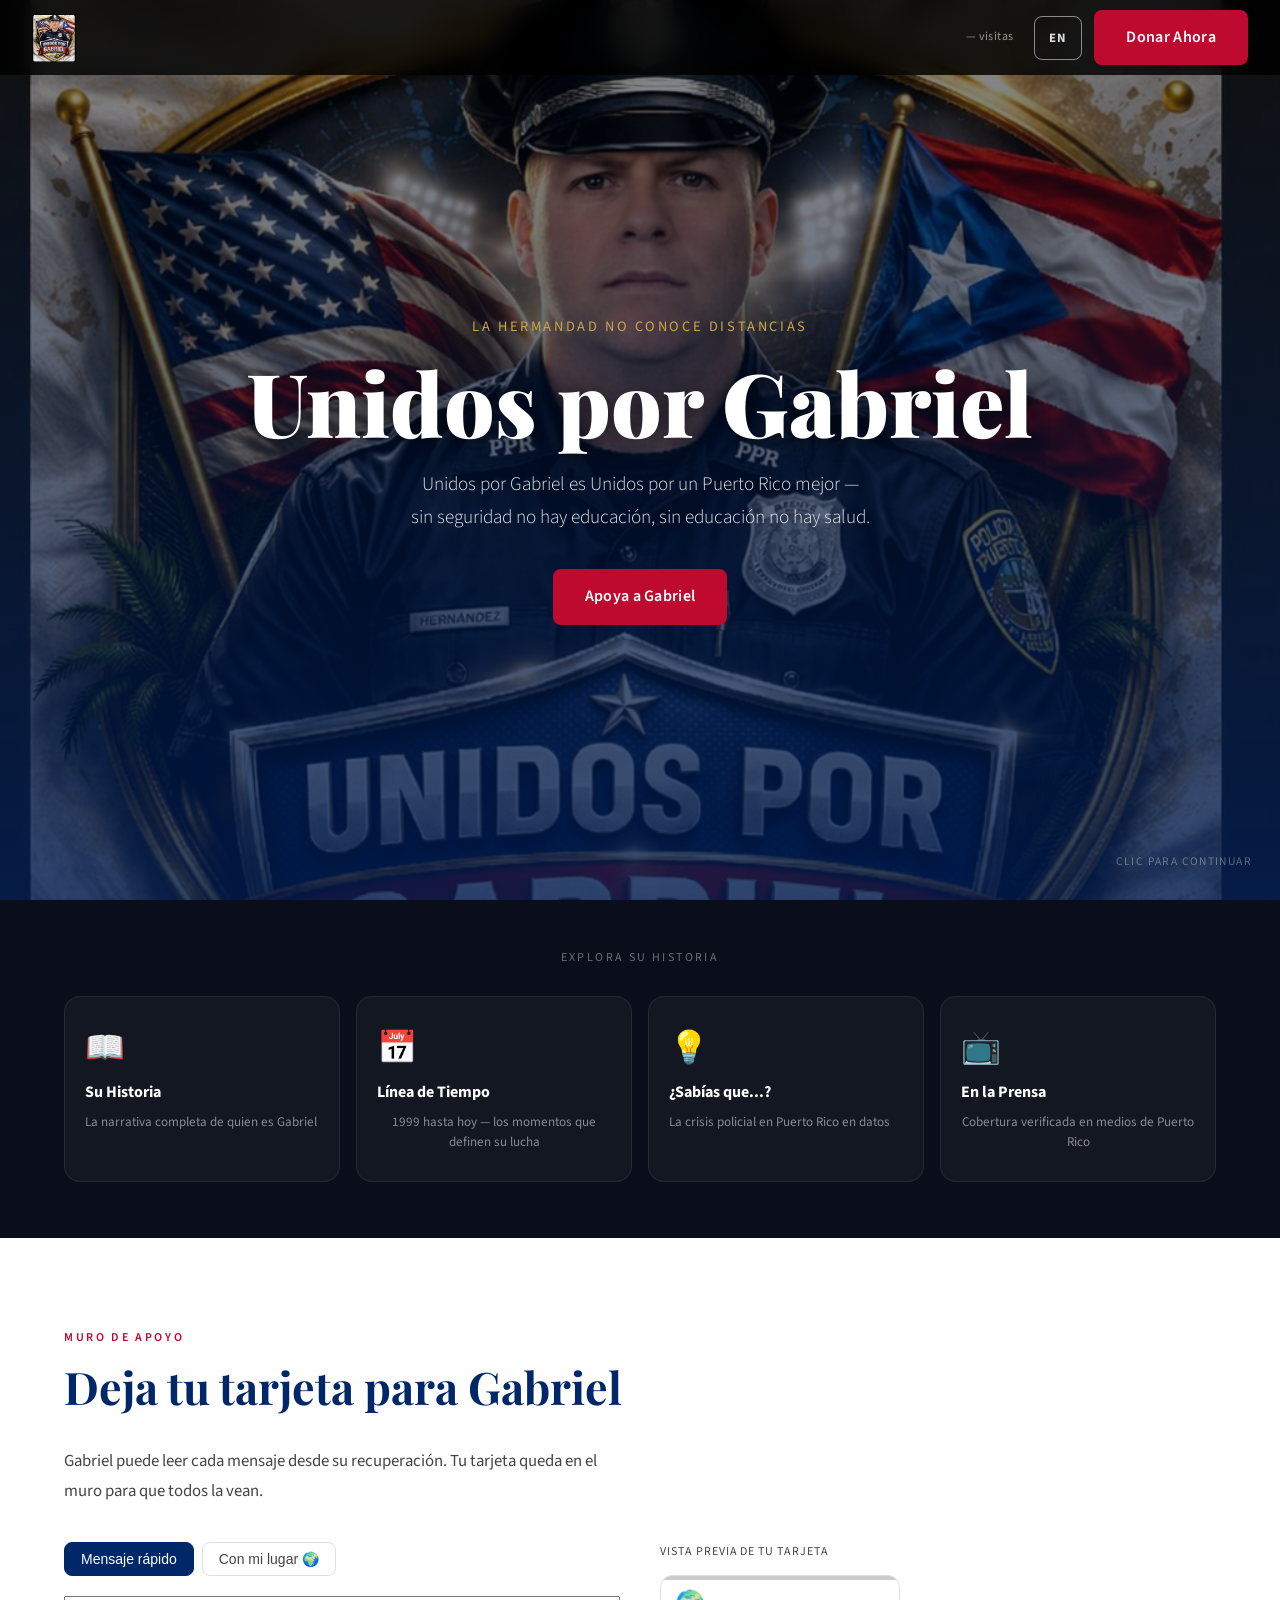
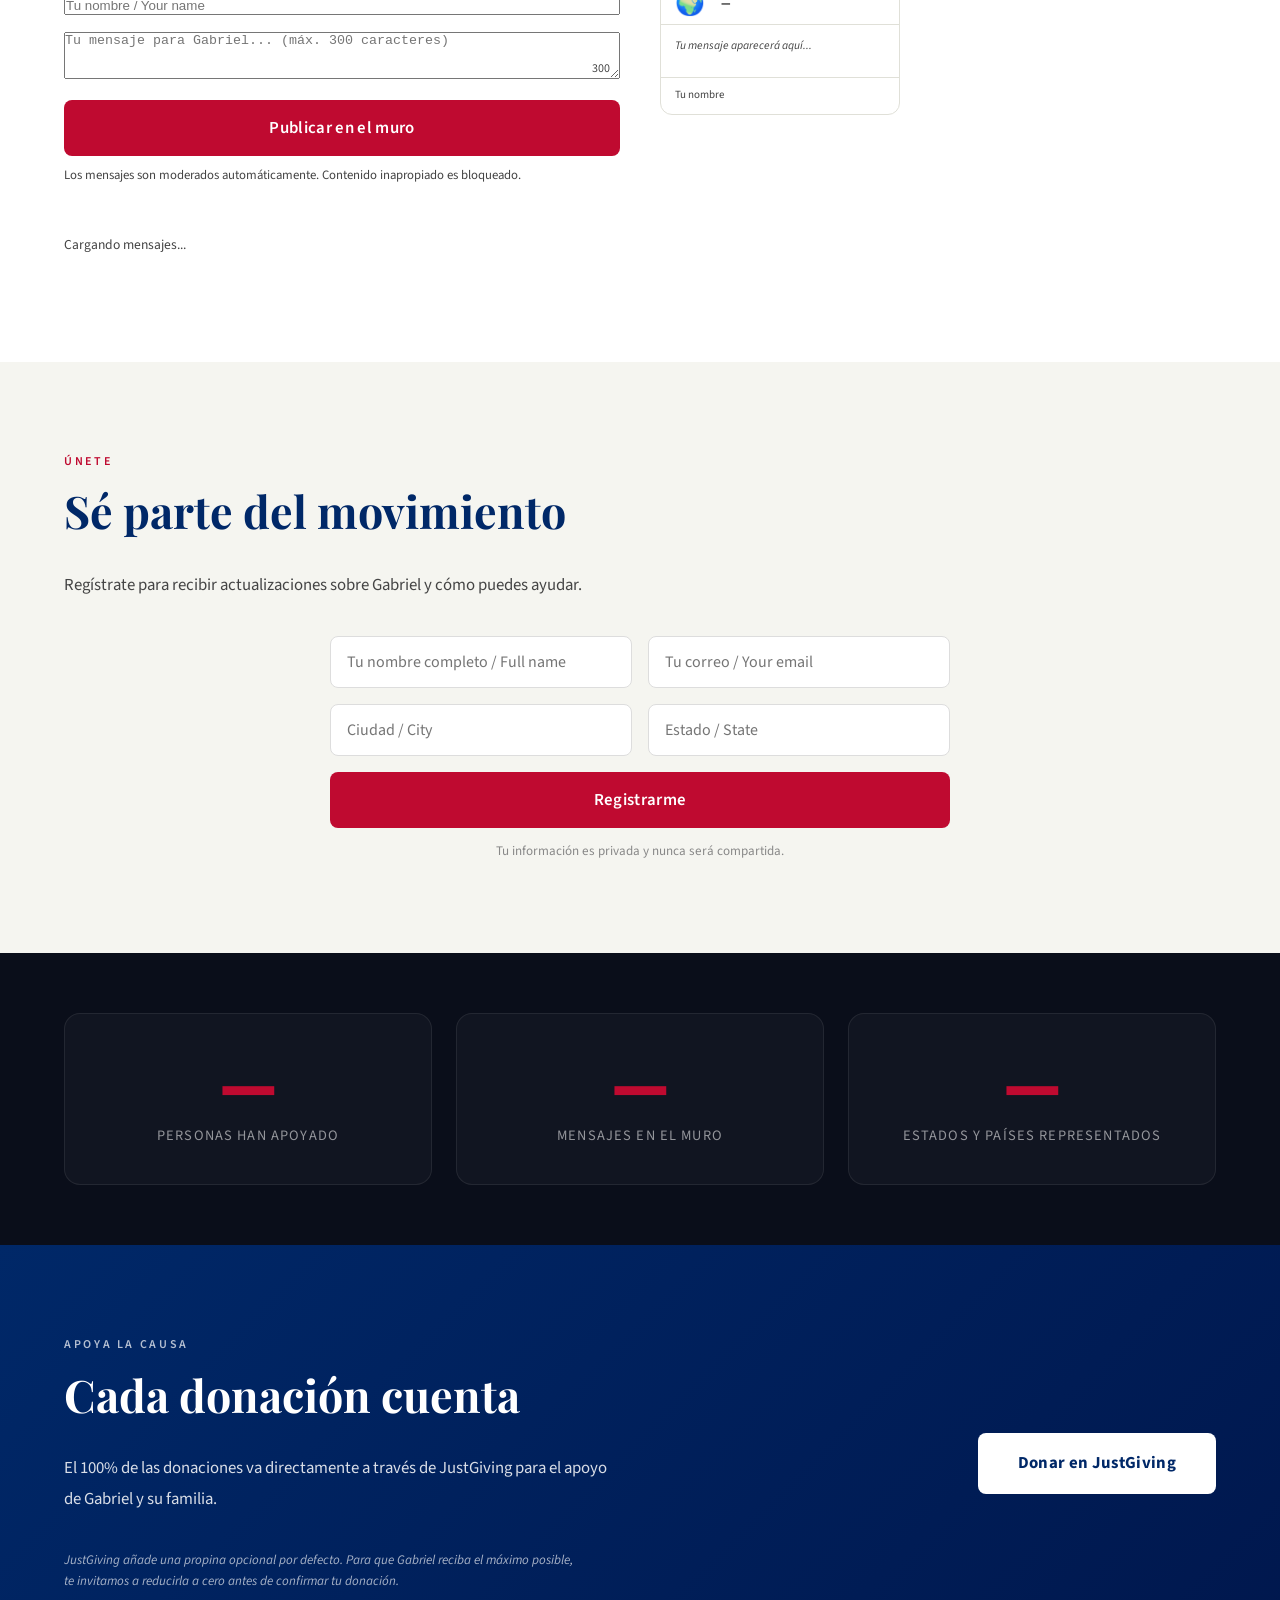
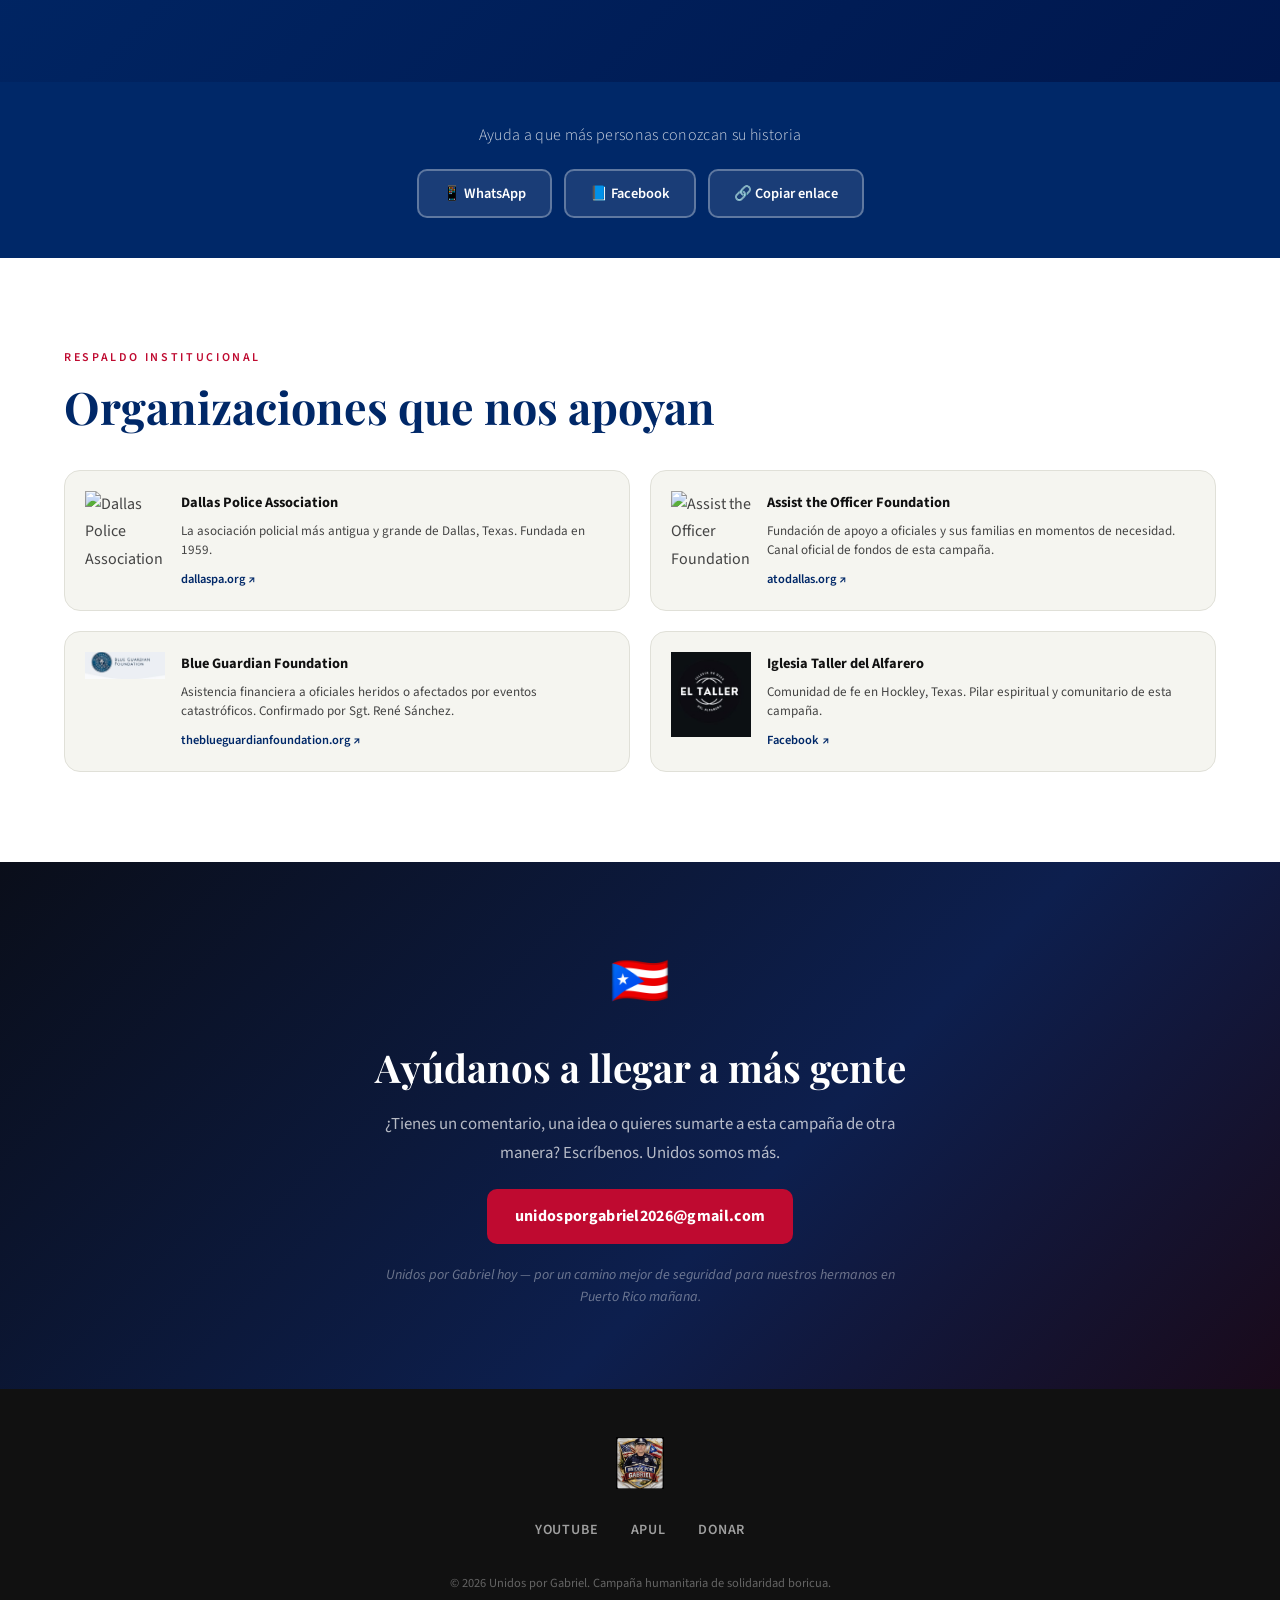
==== docs/index.html @ c59fdcc7 "Historia narrativa editorial limpia + frases clicables con contexto completo" ====
<!DOCTYPE html>
<html lang="es">
<head>
  <meta charset="UTF-8" />
  <meta name="viewport" content="width=device-width, initial-scale=1.0, viewport-fit=cover" />
  <meta name="theme-color" content="#002868" />
  <title>Unidos por Gabriel — Campaña de Apoyo</title>
  <meta name="description" content="Apoya a Gabriel Hernández Ramos, oficial retirado de la Policía de Puerto Rico y fundador de APUL." />
  <link rel="preconnect" href="https://fonts.googleapis.com" />
  <link href="https://fonts.googleapis.com/css2?family=Playfair+Display:wght@700;900&family=Source+Sans+3:wght@300;400;600&display=swap" rel="stylesheet" />
  <link rel="stylesheet" href="css/style.css" />

  <meta property="og:title" content="Unidos por Gabriel — Apoya a quien lo dio todo" />
  <meta property="og:description" content="Gabriel Hernández negoció $1,550 millones para los policías de Puerto Rico. Su pensión es $487.81 al mes. Hoy necesita tu ayuda." />
  <meta property="og:url" content="https://unidosporgabriel.org/" />
  <meta property="og:type" content="website" />
  <meta property="og:locale" content="es_US" />
  <meta name="twitter:card" content="summary_large_image" />
  <meta name="twitter:title" content="Unidos por Gabriel" />
  <meta name="twitter:description" content="Negoció $1,550 millones para los policías de Puerto Rico. Su pensión: $487.81/mes. Ayúdalo hoy." />
  <script type="application/ld+json">{"@context":"https://schema.org","@type":"DonateAction","name":"Unidos por Gabriel","description":"Campaña humanitaria en apoyo a Gabriel Hernández Ramos, oficial retirado de la Policía de Puerto Rico y fundador de APUL.","url":"https://unidosporgabriel.org","recipient":{"@type":"Person","name":"Gabriel Hernández Ramos","jobTitle":"Fundador y Presidente APUL"}}</script>
<style>
/* ── HISTORIA SUBTÍTULOS ─────────────────────── */
.historia-subtitulo {
  font-size: 1.1rem;
  font-weight: 700;
  color: var(--azul-pr);
  text-transform: uppercase;
  letter-spacing: 0.08em;
  margin: 36px 0 12px;
}
.cta-inline {
  margin: 40px 0 8px;
}

/* ── BLOQUE LOGROS ───────────────────────────── */
.bloque-logros { background: var(--azul-pr); }
.bloque-logros .section-label { color: rgba(255,255,255,0.65); }
.bloque-logros .section-title { color: var(--blanco); }
.logros-grid {
  display: grid;
  grid-template-columns: repeat(4, 1fr);
  gap: 20px;
  margin: 48px 0 24px;
}
.logro-card {
  background: rgba(255,255,255,0.08);
  border: 1px solid rgba(255,255,255,0.15);
  border-radius: 16px;
  padding: 32px 20px;
  text-align: center;
  display: flex;
  flex-direction: column;
  gap: 10px;
}
.logro-num {
  font-size: 2.4rem;
  font-weight: 800;
  color: var(--blanco);
  line-height: 1;
}
.logro-label {
  font-size: 0.85rem;
  color: rgba(255,255,255,0.75);
  line-height: 1.4;
}
.logros-nota {
  text-align: center;
  color: rgba(255,255,255,0.55);
  font-size: 0.9rem;
  letter-spacing: 0.1em;
  text-transform: uppercase;
  margin-top: 8px;
}

/* ── BLOQUE EMOCIONAL ────────────────────────── */
.bloque-emocional { background: var(--blanco); }
.emocional-grid {
  display: grid;
  grid-template-columns: 3fr 2fr;
  gap: 64px;
  align-items: center;
  margin-top: 48px;
}
.emocional-text p {
  font-size: 1.05rem;
  line-height: 1.85;
  margin-bottom: 20px;
  color: var(--negro);
}
.emocional-cta {
  text-align: center;
}
.emocional-pregunta {
  font-size: 1.5rem;
  font-weight: 700;
  color: var(--azul-pr);
  margin-bottom: 28px;
  line-height: 1.3;
}
.emocional-share {
  margin-top: 14px;
  font-size: 0.9rem;
  color: var(--gris-texto);
}

/* ── BLOQUE FRASES ───────────────────────────── */
.bloque-frases { background: var(--gris-claro); }
.frases-grid {
  display: grid;
  grid-template-columns: repeat(2, 1fr);
  gap: 24px;
}
.frase-card {
  background: var(--blanco);
  border-left: 5px solid var(--rojo-pr);
  border-radius: 0 12px 12px 0;
  padding: 32px 28px;
  display: flex;
  align-items: center;
}
.frase-texto {
  font-size: 1.35rem;
  font-weight: 700;
  color: var(--negro);
  line-height: 1.3;
  font-style: italic;
}

/* ── BLOQUE IMPACTO ──────────────────────────── */
.bloque-impacto { background: var(--blanco); }
.impacto-grid {
  display: grid;
  grid-template-columns: repeat(4, 1fr);
  gap: 20px;
  margin: 48px 0 40px;
}
.impacto-card {
  background: var(--gris-claro);
  border-radius: 16px;
  padding: 32px 20px;
  text-align: center;
  display: flex;
  flex-direction: column;
  gap: 14px;
}
.impacto-icon { font-size: 2.2rem; }
.impacto-label {
  font-size: 0.9rem;
  color: var(--negro);
  font-weight: 600;
  line-height: 1.4;
}
.impacto-cta { text-align: center; }

/* ── BLOQUE URGENCIA ─────────────────────────── */
.bloque-urgencia {
  background: var(--rojo-pr);
  text-align: center;
}
.urgencia-btns {
  display: flex;
  gap: 16px;
  justify-content: center;
  flex-wrap: wrap;
  margin-top: 36px;
}

/* ── RESPONSIVE NUEVOS BLOQUES ───────────────── */
@media (max-width: 768px) {
  .logros-grid { grid-template-columns: 1fr 1fr; }
  .emocional-grid { grid-template-columns: 1fr; gap: 36px; }
  .frases-grid { grid-template-columns: 1fr; }
  .impacto-grid { grid-template-columns: 1fr 1fr; }
}
@media (max-width: 480px) {
  .logros-grid { grid-template-columns: 1fr 1fr; }
  .impacto-grid { grid-template-columns: 1fr 1fr; }
  .frase-texto { font-size: 1.1rem; }
}

/* ── VISITANTES BADGE ──────────────────────── */
.visitas-badge {
  font-size: 0.75rem;
  color: rgba(255,255,255,0.55);
  letter-spacing: 0.04em;
  margin-right: 8px;
  white-space: nowrap;
}

/* ── TIMELINE ──────────────────────────────── */
.timeline-section { background: var(--blanco); }
.timeline { position: relative; max-width: 720px; margin: 48px auto 0; padding-left: 32px; }
.timeline::before { content:''; position:absolute; left:10px; top:0; bottom:0; width:2px; background: var(--gris-borde); }
.tl-item { position:relative; margin-bottom: 0; cursor:pointer; }
.tl-dot { position:absolute; left:-26px; top:18px; width:12px; height:12px; border-radius:50%; background: var(--gris-borde); border:2px solid var(--blanco); transition: background 0.2s; }
.tl-dot-key { background: var(--azul-pr); }
.tl-dot-now { background: var(--rojo-pr); }
.tl-item:hover .tl-dot { background: var(--azul-pr); }
.tl-year { font-size: 0.75rem; font-weight: 700; color: var(--azul-pr); text-transform: uppercase; letter-spacing: 0.1em; padding: 18px 0 4px; }
.tl-title { font-size: 1rem; font-weight: 700; color: var(--negro); padding-bottom: 0; }
.tl-title::after { content: ' ↓'; font-size: 0.8rem; color: var(--gris-texto); }
.tl-item.open .tl-title::after { content: ' ↑'; }
.tl-body { max-height: 0; overflow: hidden; transition: max-height 0.35s ease; }
.tl-body p { font-size: 0.95rem; line-height: 1.75; color: var(--gris-texto); padding: 10px 0 18px; border-bottom: 1px solid var(--gris-borde); margin:0; }
.tl-item.open .tl-body { max-height: 300px; }
.tl-item-now .tl-year { color: var(--rojo-pr); }

/* ── MURO NUEVO ────────────────────────────── */
.muro-compositor { display:grid; grid-template-columns: 1fr 1fr; gap: 40px; margin-bottom: 48px; align-items: start; }
.muro-tabs { display:flex; gap:8px; margin-bottom:16px; }
.muro-tab { background: none; border: 1px solid var(--gris-borde); border-radius: 8px; padding: 8px 16px; font-size:0.875rem; cursor:pointer; color: var(--gris-texto); transition: all 0.15s; }
.muro-tab.active { background: var(--azul-pr); color: var(--blanco); border-color: var(--azul-pr); }
.form-group-muro { margin-bottom: 12px; position: relative; }
.form-group-muro input,
.form-group-muro select,
.form-group-muro textarea { width:100%; box-sizing:border-box; }
.char-count { position:absolute; bottom:8px; right:10px; font-size:0.75rem; color: var(--gris-texto); pointer-events:none; }
.muro-nota { font-size:0.8rem; color: var(--gris-texto); margin-top:10px; line-height:1.5; }
.muro-error { font-size:0.875rem; color: var(--rojo-pr); margin-top:8px; padding: 10px; background: #fff0f0; border-radius:8px; }
.muro-preview-label { font-size:0.75rem; text-transform:uppercase; letter-spacing:0.08em; color: var(--gris-texto); margin-bottom:12px; }

/* Tarjeta */
.wall-card { border-radius: 12px; border: 1px solid var(--gris-borde); background: var(--blanco); overflow:hidden; transition: transform 0.15s; }
.wall-card:hover { transform: translateY(-3px); }
.wall-card-preview { max-width: 240px; }
.card-accent-bar { height:4px; }
.card-header { padding:12px 14px 8px; display:flex; align-items:center; gap:8px; border-bottom: 1px solid var(--gris-borde); }
.card-flag { font-size:24px; line-height:1; }
.card-symbol { font-size:16px; }
.card-place { font-size:12px; font-weight:700; color: var(--negro); }
.card-body { padding:12px 14px; min-height:52px; }
.card-msg { font-size:11.5px; color: var(--gris-texto); line-height:1.55; font-style:italic; }
.card-footer { padding:8px 14px 10px; border-top: 1px solid var(--gris-borde); font-size:11px; color: var(--gris-texto); }

/* Tarjeta anónima */
.wall-card-anon .card-header { background: var(--gris-claro); }

/* Grid del muro */
.muro-wall-wrap { margin-top:16px; }
.muro-wall-header { display:flex; align-items:center; justify-content:space-between; margin-bottom:16px; }
.muro-count-label { font-size:0.85rem; color: var(--gris-texto); }
.muro-cards-grid { display:grid; grid-template-columns: repeat(auto-fill, minmax(180px, 1fr)); gap:14px; }

/* Disclaimer */
.disclaimer-tip { font-size:0.82rem; color: rgba(255,255,255,0.65); margin-top:8px; line-height:1.6; max-width:520px; font-style:italic; }

/* Responsive */
@media (max-width: 768px) {
  .muro-compositor { grid-template-columns:1fr; }
  .timeline { padding-left: 24px; }
  .wall-card-preview { max-width:100%; }
}

</style>
</head>
<body>

  <nav class="nav">
    <img src="assets/images/logo_campaign.png" alt="Unidos por Gabriel" class="nav-logo" />
    <div class="nav-right">
      <span class="visitas-badge" id="visitasBadge" title="Visitantes">— visitas</span><button class="lang-toggle" id="langToggle" onclick="toggleLang()">EN</button>
      <a href="https://justgiving.com/campaign/unidosforgabriel" target="_blank" class="btn-donate nav-donate" data-es="Donar Ahora" data-en="Donate Now">Donar Ahora</a>
    </div>
  </nav>

  <section class="hero" id="hero">
    <div class="split-top" id="splitTop"></div>
    <div class="split-bot" id="splitBot"></div>
    <div class="hero-overlay"></div>
    <img src="assets/images/hero_image.png" alt="Gabriel Hernández Ramos" class="hero-img" />
    <div class="hero-skip-hint" data-es="clic para continuar" data-en="click to continue">clic para continuar</div>
    <div class="hero-content" id="heroContent">
      <p class="hero-eyebrow" data-es="La hermandad no conoce distancias" data-en="Brotherhood knows no distances">La hermandad no conoce distancias</p>
      <h1 class="hero-title" data-es="Unidos por Gabriel" data-en="United for Gabriel">Unidos por Gabriel</h1>
      <p class="hero-sub" data-es="Unidos por Gabriel es Unidos por un Puerto Rico mejor —<br>sin seguridad no hay educación, sin educación no hay salud." data-en="United for Gabriel is United for a Better Puerto Rico —<br>without security there is no education, without education there is no health.">Unidos por Gabriel es Unidos por un Puerto Rico mejor —<br>sin seguridad no hay educación, sin educación no hay salud.</p>
      <div class="hero-actions">
        <a href="https://justgiving.com/campaign/unidosforgabriel" target="_blank" class="btn-donate" data-es="Apoya a Gabriel" data-en="Support Gabriel">Apoya a Gabriel</a>
      </div>
    </div>
  </section>


  <section class="explora-section" id="explora">
    <div class="container">
      <p class="explora-label" data-es="Explora su historia" data-en="Explore his story">Explora su historia</p>
      <div class="explora-grid">
        <button class="explora-tile" onclick="showPanel('historia')">
          <div class="explora-icon">📖</div>
          <div class="explora-title" data-es="Su Historia" data-en="His Story">Su Historia</div>
          <div class="explora-desc" data-es="La narrativa completa de quien es Gabriel" data-en="The complete narrative of who Gabriel is">La narrativa completa de quien es Gabriel</div>
        </button>
        <button class="explora-tile" onclick="showPanel('timeline')">
          <div class="explora-icon">📅</div>
          <div class="explora-title" data-es="Línea de Tiempo" data-en="Timeline">Línea de Tiempo</div>
          <div class="explora-desc" data-es="1999 hasta hoy — los momentos que definen su lucha" data-en="1999 to today — the moments that define his fight">1999 hasta hoy — los momentos que definen su lucha</div>
        </button>
        <button class="explora-tile" onclick="showPanel('sabiasque')">
          <div class="explora-icon">💡</div>
          <div class="explora-title" data-es="¿Sabías que...?" data-en="Did you know...?">¿Sabías que...?</div>
          <div class="explora-desc" data-es="La crisis policial en Puerto Rico en datos" data-en="The police crisis in Puerto Rico in data">La crisis policial en Puerto Rico en datos</div>
        </button>
        <button class="explora-tile" onclick="showPanel('prensa')">
          <div class="explora-icon">📺</div>
          <div class="explora-title" data-es="En la Prensa" data-en="In the Press">En la Prensa</div>
          <div class="explora-desc" data-es="Cobertura verificada en medios de Puerto Rico" data-en="Verified coverage in Puerto Rico media">Cobertura verificada en medios de Puerto Rico</div>
        </button>
      </div>
    </div>
  </section>

  <div class="content-panel" id="panel-historia">
  <section class="section historia" id="historia">
    <div class="narrativa-container">

      <div class="narrativa-header">
        <div class="section-label" data-es="Su historia" data-en="His Story">Su historia</div>
        <h2 class="narrativa-titulo" data-es="Quién es Gabriel Hernández Ramos" data-en="Who is Gabriel Hernández Ramos">Quién es Gabriel Hernández Ramos</h2>
      </div>

      <div class="narrativa-body">

        <p data-es="Hay hombres que sirven en silencio. Y hay hombres que, cuando el silencio ya no es una opción, deciden hablar. <strong class='palabra-clave'>Gabriel Hernández Ramos</strong> es uno de ellos." data-en="There are men who serve in silence. And there are men who, when silence is no longer an option, choose to speak. <strong class='palabra-clave'>Gabriel Hernández Ramos</strong> is one of them.">Hay hombres que sirven en silencio. Y hay hombres que, cuando el silencio ya no es una opción, deciden hablar. <strong class="palabra-clave">Gabriel Hernández Ramos</strong> es uno de ellos.</p>

        <p data-es="Nació en <strong class='palabra-clave'>Cabo Rojo, Puerto Rico</strong>. En 1999, con 21 años, juramentó como policía con la placa <strong class='palabra-clave'>27365</strong>. Durante dos décadas hizo el trabajo que la mayoría evita: responder llamadas que nadie quiere recibir, entrar donde otros dudan, sostener el orden en medio del caos. Lo hizo sin buscar reconocimiento. Lo hizo con convicción. Lo hizo bien." data-en="Born in <strong class='palabra-clave'>Cabo Rojo, Puerto Rico</strong>. In 1999, at 21 years old, he was sworn in as an officer with badge <strong class='palabra-clave'>27365</strong>. For two decades he did the work most avoid: answering calls no one wants to take, entering where others hesitate, holding order in the middle of chaos. He did it without seeking recognition. He did it with conviction. He did it well.">Nació en <strong class="palabra-clave">Cabo Rojo, Puerto Rico</strong>. En 1999, con 21 años, juramentó como policía con la placa <strong class="palabra-clave">27365</strong>. Durante dos décadas hizo el trabajo que la mayoría evita: responder llamadas que nadie quiere recibir, entrar donde otros dudan, sostener el orden en medio del caos. Lo hizo sin buscar reconocimiento. Lo hizo con convicción. Lo hizo bien.</p>

        <p data-es="Se retiró en <strong class='palabra-clave'>2019</strong>. Nadie lo mencionó." data-en="He retired in <strong class='palabra-clave'>2019</strong>. No one mentioned it.">Se retiró en <strong class="palabra-clave">2019</strong>. Nadie lo mencionó.</p>

        <hr class="narrativa-divider" />

        <p data-es="Mientras Gabriel patrullaba las calles, el sistema que debía sostenerlo al retirarse se desmoronaba en silencio. La <strong class='palabra-clave'>Ley 3 de 2013</strong> recortó más del 35% de los beneficios de retiro. La <strong class='palabra-clave'>Ley 106 de 2017</strong> declaró el sistema insolvente. Y hasta 2019, los policías de Puerto Rico no cotizaban al Seguro Social federal — una exclusión que, al combinarse con las reformas, dejó a una generación entera de hombres y mujeres de uniforme sin red de seguridad." data-en="While Gabriel patrolled the streets, the system meant to support him in retirement was crumbling in silence. <strong class='palabra-clave'>Law 3 of 2013</strong> cut over 35% of retirement benefits. <strong class='palabra-clave'>Law 106 of 2017</strong> declared the system insolvent. And until 2019, Puerto Rico police officers did not contribute to federal Social Security — an exclusion that, combined with the reforms, left an entire generation of officers without a safety net.">Mientras Gabriel patrullaba las calles, el sistema que debía sostenerlo al retirarse se desmoronaba en silencio. La <strong class="palabra-clave">Ley 3 de 2013</strong> recortó más del 35% de los beneficios de retiro. La <strong class="palabra-clave">Ley 106 de 2017</strong> declaró el sistema insolvente. Y hasta 2019, los policías de Puerto Rico no cotizaban al Seguro Social federal — una exclusión que, al combinarse con las reformas, dejó a una generación entera de hombres y mujeres de uniforme sin red de seguridad.</p>

        <p data-es="El resultado fue devastador: una generación completa de oficiales quedó prácticamente sin red de seguridad. Gabriel lo resume sin rodeos:" data-en="The result was devastating: an entire generation of officers left with virtually no safety net. Gabriel sums it up plainly:">El resultado fue devastador: una generación completa de oficiales quedó prácticamente sin red de seguridad. Gabriel lo resume sin rodeos:</p>

        <blockquote class="narrativa-cita">
          <span data-es="&ldquo;Suicidaron mi retiro.&rdquo;" data-en="&ldquo;They destroyed my retirement.&rdquo;">&ldquo;Suicidaron mi retiro.&rdquo;</span>
        </blockquote>

        <p data-es="Se vio obligado a emigrar a Estados Unidos. Siguió trabajando. No por ambición — por necesidad. Su pensión: <strong class='palabra-clave'>$487.81 al mes</strong>. Por ley, no puede recibirla hasta los 65 años. Hoy tiene <strong class='palabra-clave'>48 años</strong>." data-en="He was forced to emigrate to the United States. Kept working. Not by ambition — by necessity. His pension: <strong class='palabra-clave'>$487.81 per month</strong>. By law, he cannot receive it until age 65. Today he is <strong class='palabra-clave'>48 years old</strong>.">Se vio obligado a emigrar a Estados Unidos. Siguió trabajando. No por ambición — por necesidad. Su pensión: <strong class="palabra-clave">$487.81 al mes</strong>. Por ley, no puede recibirla hasta los 65 años. Hoy tiene <strong class="palabra-clave">48 años</strong>.</p>

        <hr class="narrativa-divider" />

        <p data-es="La mayoría en su posición guarda silencio. No por falta de valor, sino por desgaste. Existe algo documentado en la profesión policial: agotamiento crónico, burnout — estar, pero no poder más. Muchos lo viven. Pocos lo nombran. <strong class='palabra-clave'>Gabriel decidió nombrarlo.</strong>" data-en="Most in his position stay silent. Not for lack of courage, but from exhaustion. There is something documented in the police profession: chronic fatigue, burnout — showing up, but unable to give more. Many live it. Few name it. <strong class='palabra-clave'>Gabriel chose to name it.</strong>">La mayoría en su posición guarda silencio. No por falta de valor, sino por desgaste. Existe algo documentado en la profesión policial: agotamiento crónico, burnout — estar, pero no poder más. Muchos lo viven. Pocos lo nombran. <strong class="palabra-clave">Gabriel decidió nombrarlo.</strong></p>

        <p data-es="El <strong class='palabra-clave'>19 de octubre de 2021</strong>, con nada más que un teléfono y su historia, comenzó a hablar en redes. Sin presupuesto. Sin estructura. Sin respaldo. Solo con algo más poderoso: credibilidad real." data-en="On <strong class='palabra-clave'>October 19, 2021</strong>, with nothing more than a phone and his story, he began speaking on social media. No budget. No structure. No backing. Only something more powerful: real credibility.">El <strong class="palabra-clave">19 de octubre de 2021</strong>, con nada más que un teléfono y su historia, comenzó a hablar en redes. Sin presupuesto. Sin estructura. Sin respaldo. Solo con algo más poderoso: credibilidad real.</p>

        <p data-es="En marzo de 2022 fundó <strong class='palabra-clave'>APUL — Asociación de Policías Unidos Luchando</strong>. En apenas <strong class='palabra-clave'>117 días</strong>, negoció con la Junta de Supervisión Fiscal y el Gobierno de Puerto Rico la asignación de <strong class='palabra-clave'>$1,550 millones de dólares</strong> para los policías de la isla: $850 millones para el fondo de retiro y $700 millones para el Plan Vital. Documentado en registros oficiales de la AAFAF." data-en="In March 2022 he founded <strong class='palabra-clave'>APUL — Asociación de Policías Unidos Luchando</strong>. In just <strong class='palabra-clave'>117 days</strong>, he negotiated with the Fiscal Oversight Board and the Government of Puerto Rico the allocation of <strong class='palabra-clave'>$1.55 billion</strong> for officers: $850 million for the retirement fund and $700 million for Plan Vital. Documented in official AAFAF records.">En marzo de 2022 fundó <strong class="palabra-clave">APUL — Asociación de Policías Unidos Luchando</strong>. En apenas <strong class="palabra-clave">117 días</strong>, negoció con la Junta de Supervisión Fiscal y el Gobierno de Puerto Rico la asignación de <strong class="palabra-clave">$1,550 millones de dólares</strong> para los policías de la isla: $850 millones para el fondo de retiro y $700 millones para el Plan Vital. Documentado en registros oficiales de la AAFAF.</p>

        <p data-es="<strong class='palabra-clave'>No cobró un solo centavo.</strong>" data-en="<strong class='palabra-clave'>He did not collect a single cent.</strong>"><strong class="palabra-clave">No cobró un solo centavo.</strong></p>

        <hr class="narrativa-divider" />

        <p data-es="En mayo de 2022 compareció ante la <strong class='palabra-clave'>Cámara de Representantes de Puerto Rico</strong>. No llevó abogados. No llevó asesores. Llevó su verdad." data-en="In May 2022 he appeared before the <strong class='palabra-clave'>Puerto Rico House of Representatives</strong>. No lawyers. No advisors. He brought his truth.">En mayo de 2022 compareció ante la <strong class="palabra-clave">Cámara de Representantes de Puerto Rico</strong>. No llevó abogados. No llevó asesores. Llevó su verdad.</p>

        <blockquote class="narrativa-cita narrativa-cita-larga">
          <span data-es="&ldquo;Yo no estoy aquí porque esto me lo inventé… estoy aquí porque lo viví en carne propia. Mi credibilidad es mi propia persona que se encuentra aquí ante ustedes. Me tuve que ir de la Policía porque suicidaron mi retiro. Hoy día sigo trabajando porque mi pensión de la Policía de Puerto Rico será de $487.00 al mes.&rdquo;" data-en="&ldquo;I am not here because I made this up… I am here because I lived it firsthand. My credibility is my own person standing before you. I had to leave the Police because they destroyed my retirement. Today I still work because my Puerto Rico Police pension will be $487.00 a month.&rdquo;">&ldquo;Yo no estoy aquí porque esto me lo inventé… estoy aquí porque lo viví en carne propia. Mi credibilidad es mi propia persona que se encuentra aquí ante ustedes. Me tuve que ir de la Policía porque suicidaron mi retiro. Hoy día sigo trabajando porque mi pensión de la Policía de Puerto Rico será de $487.00 al mes.&rdquo;</span>
          <cite data-es="— Vista pública, Cámara de Representantes de Puerto Rico, mayo 2022" data-en="— Public hearing, Puerto Rico House of Representatives, May 2022">— Vista pública, Cámara de Representantes de Puerto Rico, mayo 2022</cite>
        </blockquote>

        <p data-es="En marzo de 2023 fue citado al <strong class='palabra-clave'>Congreso de los Estados Unidos</strong> en Washington D.C. — la primera vez que una organización de policías puertorriqueños lograba ese espacio. Se reunió con la entonces Comisionada Residente de Puerto Rico, hoy gobernadora de la isla. Habló. Expuso. Pidió acción." data-en="In March 2023 he was summoned to the <strong class='palabra-clave'>United States Congress</strong> in Washington D.C. — the first time a Puerto Rican police organization achieved that space. He met with the then-Resident Commissioner of Puerto Rico, today the island's governor. He spoke. He presented. He asked for action.">En marzo de 2023 fue citado al <strong class="palabra-clave">Congreso de los Estados Unidos</strong> en Washington D.C. — la primera vez que una organización de policías puertorriqueños lograba ese espacio. Se reunió con la entonces Comisionada Residente de Puerto Rico, hoy gobernadora de la isla. Habló. Expuso. Pidió acción.</p>

        <p data-es="<strong class='palabra-clave'>No hubo acción posterior.</strong>" data-en="<strong class='palabra-clave'>There was no subsequent action.</strong>"><strong class="palabra-clave">No hubo acción posterior.</strong></p>

        <p data-es="Gabriel siguió trabajando." data-en="Gabriel kept working.">Gabriel siguió trabajando.</p>

        <hr class="narrativa-divider" />

        <p data-es="Gabriel entiende algo que la mayoría prefiere ignorar: detrás de cada policía hay una familia que también carga el uniforme. Los datos que él ayudó a visibilizar son contundentes: más de <strong class='palabra-clave'>8 años sin aumentos salariales</strong>, más de <strong class='palabra-clave'>$132 millones en horas extras sin pagar</strong>, y de los ~10,200 oficiales autorizados, solo ~<strong class='palabra-clave'>5,700 activos</strong>. Niveles críticos de agotamiento físico y mental." data-en="Gabriel understands something most prefer to ignore: behind every officer is a family that also carries the uniform. The data he helped surface is stark: more than <strong class='palabra-clave'>8 years without salary increases</strong>, over <strong class='palabra-clave'>$132 million in unpaid overtime</strong>, and of the ~10,200 authorized officers, only ~<strong class='palabra-clave'>5,700 active</strong>. Critical levels of physical and mental exhaustion.">Gabriel entiende algo que la mayoría prefiere ignorar: detrás de cada policía hay una familia que también carga el uniforme. Los datos que él ayudó a visibilizar son contundentes: más de <strong class="palabra-clave">8 años sin aumentos salariales</strong>, más de <strong class="palabra-clave">$132 millones en horas extras sin pagar</strong>, y de los ~10,200 oficiales autorizados, solo ~<strong class="palabra-clave">5,700 activos</strong>. Niveles críticos de agotamiento físico y mental.</p>

        <p data-es="El <strong class='palabra-clave'>18 de diciembre de 2025</strong>, la gobernadora de Puerto Rico prometió un aumento salarial para los policías durante el primer semestre de 2026. A la fecha de esta publicación, no existe cifra oficial ni fecha de implementación. Gabriel sigue allí. Micrófono en mano. Presente." data-en="On <strong class='palabra-clave'>December 18, 2025</strong>, Puerto Rico's governor promised a salary increase for officers during the first half of 2026. As of this publication, there is no official figure or implementation date. Gabriel is still there. Microphone in hand. Present.">El <strong class="palabra-clave">18 de diciembre de 2025</strong>, la gobernadora de Puerto Rico prometió un aumento salarial para los policías durante el primer semestre de 2026. A la fecha de esta publicación, no existe cifra oficial ni fecha de implementación. Gabriel sigue allí. Micrófono en mano. Presente.</p>

        <hr class="narrativa-divider" />

        <p data-es="Gabriel Hernández Ramos es ministro certificado de las <strong class='palabra-clave'>Asambleas de Dios</strong>, padre, esposo. Su hija tiene necesidades especiales y requiere cuidado constante. Su familia vive esa realidad todos los días. Para él, el servicio no es una profesión. Es una forma de vivir." data-en="Gabriel Hernández Ramos is a certified minister of the <strong class='palabra-clave'>Assemblies of God</strong>, a father, a husband. His daughter has special needs and requires constant care. His family lives that reality every day. For him, service is not a profession. It is a way of life.">Gabriel Hernández Ramos es ministro certificado de las <strong class="palabra-clave">Asambleas de Dios</strong>, padre, esposo. Su hija tiene necesidades especiales y requiere cuidado constante. Su familia vive esa realidad todos los días. Para él, el servicio no es una profesión. Es una forma de vivir.</p>

        <p data-es="En 2026, en medio de su lucha por otros, su salud se quebró. Requirió una cirugía de alto riesgo. La recuperación implica tratamientos, medicamentos, seguimiento médico y meses sin poder trabajar plenamente. Su pensión sigue siendo <strong class='palabra-clave'>$487.81 al mes</strong>. Y sigue sin poder recibirla." data-en="In 2026, in the midst of his fight for others, his health broke down. He required high-risk surgery. Recovery means treatments, medications, ongoing medical care, and months unable to work fully. His pension remains <strong class='palabra-clave'>$487.81 per month</strong>. And he still cannot receive it.">En 2026, en medio de su lucha por otros, su salud se quebró. Requirió una cirugía de alto riesgo. La recuperación implica tratamientos, medicamentos, seguimiento médico y meses sin poder trabajar plenamente. Su pensión sigue siendo <strong class="palabra-clave">$487.81 al mes</strong>. Y sigue sin poder recibirla.</p>

        <hr class="narrativa-divider" />

        <p class="narrativa-cierre" data-es="Gabriel no necesita lástima. Su historia no es una historia de víctima — es una historia de carácter. De un hombre que tuvo todo para callarse y eligió hablar. Que negoció $1,550 millones para sus compañeros y volvió a casa a seguir trabajando porque su pensión no alcanzaba. Que fue a Washington, fue a la Cámara, fue a las calles, y no guardó un centavo de lo que consiguió para otros." data-en="Gabriel does not need pity. His story is not a victim's story — it is a story of character. Of a man who had every reason to stay silent and chose to speak. Who negotiated $1.55 billion for his colleagues and went home to keep working because his pension was not enough. Who went to Washington, to the Legislature, to the streets, and kept nothing of what he achieved for others.">Gabriel no necesita lástima. Su historia no es una historia de víctima — es una historia de carácter. De un hombre que tuvo todo para callarse y eligió hablar. Que negoció $1,550 millones para sus compañeros y volvió a casa a seguir trabajando porque su pensión no alcanzaba. Que fue a Washington, fue a la Cámara, fue a las calles, y no guardó un centavo de lo que consiguió para otros.</p>

        <p data-es="Necesitamos más personas como Gabriel Hernández Ramos. El primer paso para que existan más es demostrar que cuando uno de los nuestros cae, nos levantamos juntos." data-en="We need more people like Gabriel Hernández Ramos. The first step toward more people like him is proving that when one of ours falls, we rise together.">Necesitamos más personas como Gabriel Hernández Ramos. El primer paso para que existan más es demostrar que cuando uno de los nuestros cae, nos levantamos juntos.</p>

        <div class="narrativa-cta">
          <a href="https://justgiving.com/campaign/unidosforgabriel" target="_blank" rel="noopener" class="btn-donate" data-es="Apoya a Gabriel ahora" data-en="Support Gabriel now">Apoya a Gabriel ahora</a>
        </div>

      </div>

      <div class="narrativa-stats">
        <div class="stat-card"><span class="stat-num">20</span><span class="stat-label" data-es="Años de servicio" data-en="Years of service">Años de servicio</span></div>
        <div class="stat-card"><span class="stat-num">$1.55B</span><span class="stat-label" data-es="En beneficios negociados" data-en="In benefits negotiated">En beneficios negociados</span></div>
        <div class="stat-card"><span class="stat-num">117</span><span class="stat-label" data-es="Días que tomó lograrlo" data-en="Days it took to achieve it">Días que tomó lograrlo</span></div>
        <div class="stat-card"><span class="stat-num">$487</span><span class="stat-label" data-es="Su pensión mensual" data-en="His monthly pension">Su pensión mensual</span></div>
      </div>

    </div>
  </section>


  <!-- BLOQUE 1: LOGROS -->
  <section class="section bloque-logros" id="logros">
    <div class="container">
      <div class="section-label" data-es="Lo que logró" data-en="What he achieved">Lo que logró</div>
      <h2 class="section-title" data-es="Sin poder para hacerlo. Y lo hizo." data-en="No power to do it. He did it anyway.">Sin poder para hacerlo. Y lo hizo.</h2>
      <div class="logros-grid">
        <div class="logro-card">
          <span class="logro-num">$1,550M</span>
          <span class="logro-label" data-es="Asignados para policías de PR" data-en="Allocated for PR police officers">Asignados para policías de PR</span>
        </div>
        <div class="logro-card">
          <span class="logro-num">117</span>
          <span class="logro-label" data-es="Días para lograrlo" data-en="Days to achieve it">Días para lograrlo</span>
        </div>
        <div class="logro-card">
          <span class="logro-num">2</span>
          <span class="logro-label" data-es="Comparecencias: Cámara PR + Congreso EE.UU." data-en="Appearances: PR House + U.S. Congress">Comparecencias: Cámara PR + Congreso EE.UU.</span>
        </div>
        <div class="logro-card">
          <span class="logro-num">$0</span>
          <span class="logro-label" data-es="Beneficio personal de todo lo negociado" data-en="Personal benefit from everything negotiated">Beneficio personal de todo lo negociado</span>
        </div>
      </div>
      <p class="logros-nota" data-es="Sin salario. Sin contrato. Sin beneficio personal." data-en="No salary. No contract. No personal benefit.">Sin salario. Sin contrato. Sin beneficio personal.</p>
    </div>
  </section>

  <!-- BLOQUE 2: HISTORIA EXTENDIDA -->
  <section class="section bloque-emocional" id="historia-extendida">
    <div class="container">
      <div class="section-label" data-es="Lo que no se ve" data-en="What you don't see">Lo que no se ve</div>
      <h2 class="section-title" data-es="Alguien que no se rinde" data-en="Someone who doesn't give up">Alguien que no se rinde</h2>
      <div class="emocional-grid">
        <div class="emocional-text">
          <p data-es="Mientras hablaba en público, también sostenía su vida privada. Una familia. Una hija con necesidades especiales que requiere atención constante. Una transición fuera de Puerto Rico sin red institucional. Las secuelas físicas y mentales de 20 años de servicio uniformado." data-en="While speaking publicly, he was also holding together his private life. A family. A daughter with special needs who requires constant attention. A transition out of Puerto Rico with no institutional safety net. The physical and mental aftermath of 20 years in uniform.">Mientras hablaba en público, también sostenía su vida privada. Una familia. Una hija con necesidades especiales que requiere atención constante. Una transición fuera de Puerto Rico sin red institucional. Las secuelas físicas y mentales de 20 años de servicio uniformado.</p>
          <p data-es="Luego vino la cirugía. Luego vino la recuperación. Y nunca se fue." data-en="Then came the surgery. Then came the recovery. And he never left.">Luego vino la cirugía. Luego vino la recuperación. <strong>Y nunca se fue.</strong></p>
          <p data-es="La recuperación de una cirugía de alto riesgo puede ser más costosa que la propia operación: controles médicos, medicamentos, meses sin ingresos plenos. Gabriel lo enfrenta sin pensión disponible, sin salario, con una familia que depende de él." data-en="Recovery from high-risk surgery can cost more than the operation itself: medical checkups, medications, months without full income. Gabriel faces this with no available pension, no salary, a family that depends on him.">La recuperación de una cirugía de alto riesgo puede ser más costosa que la propia operación: controles médicos, medicamentos, meses sin ingresos plenos. Gabriel lo enfrenta sin pensión disponible, sin salario, con una familia que depende de él.</p>
        </div>
        <div class="emocional-cta">
          <p class="emocional-pregunta" data-es="¿Qué vamos a hacer nosotros con eso?" data-en="What are we going to do about it?">¿Qué vamos a hacer nosotros con eso?</p>
          <a href="https://justgiving.com/campaign/unidosforgabriel" target="_blank" rel="noopener" class="btn-donate btn-full" data-es="Donar ahora" data-en="Donate Now">Donar ahora</a>
          <p class="emocional-share" data-es="o comparte esta historia" data-en="or share this story">o comparte esta historia</p>
        </div>
      </div>
    </div>
  </section>

  <!-- BLOQUE 3: FRASES DESTACADAS -->
  <section class="section bloque-frases" id="frases">
    <div class="container">
      <div class="frases-grid">
        <div class="frase-card">
          <span class="frase-texto" data-es="&ldquo;Suicidaron mi retiro.&rdquo;" data-en="&ldquo;They destroyed my retirement.&rdquo;">&ldquo;Suicidaron mi retiro.&rdquo;</span>
        </div>
        <div class="frase-card">
          <span class="frase-texto" data-es="&ldquo;Mi credibilidad es mi propia vida.&rdquo;" data-en="&ldquo;My credibility is my own life.&rdquo;">&ldquo;Mi credibilidad es mi propia vida.&rdquo;</span>
        </div>
        <div class="frase-card">
          <span class="frase-texto" data-es="&ldquo;No cobré un centavo.&rdquo;" data-en="&ldquo;I didn't collect a cent.&rdquo;">&ldquo;No cobré un centavo.&rdquo;</span>
        </div>
        <div class="frase-card">
          <span class="frase-texto" data-es="&ldquo;Sigo aquí.&rdquo;" data-en="&ldquo;I'm still here.&rdquo;">&ldquo;Sigo aquí.&rdquo;</span>
        </div>
      </div>
    </div>
  </section>

  <!-- BLOQUE 4: IMPACTO DIRECTO -->
  <section class="section bloque-impacto" id="impacto">
    <div class="container">
      <div class="section-label" data-es="Tu apoyo hace posible" data-en="Your support makes possible">Tu apoyo hace posible</div>
      <h2 class="section-title" data-es="Lo que tu donación cubre" data-en="What your donation covers">Lo que tu donación cubre</h2>
      <div class="impacto-grid">
        <div class="impacto-card">
          <span class="impacto-icon">🏥</span>
          <span class="impacto-label" data-es="Tratamientos médicos continuos" data-en="Ongoing medical treatments">Tratamientos médicos continuos</span>
        </div>
        <div class="impacto-card">
          <span class="impacto-icon">👨‍👩‍👧</span>
          <span class="impacto-label" data-es="Estabilidad familiar" data-en="Family stability">Estabilidad familiar</span>
        </div>
        <div class="impacto-card">
          <span class="impacto-icon">📢</span>
          <span class="impacto-label" data-es="Continuidad de su trabajo público por los policías" data-en="Continuity of his public work for officers">Continuidad de su trabajo público por los policías</span>
        </div>
        <div class="impacto-card">
          <span class="impacto-icon">🛡️</span>
          <span class="impacto-label" data-es="Protección de alguien que ya protegió a otros" data-en="Protection for someone who already protected others">Protección de alguien que ya protegió a otros</span>
        </div>
      </div>
      <div class="impacto-cta">
        <a href="https://justgiving.com/campaign/unidosforgabriel" target="_blank" rel="noopener" class="btn-donate" data-es="Donar ahora" data-en="Donate Now">Donar ahora</a>
      </div>
    </div>
  </section>

  <!-- BLOQUE 5: URGENCIA -->
  <section class="section bloque-urgencia" id="urgencia">
    <div class="container">
      <h2 class="section-title light" data-es="Gabriel no dejó de estar cuando más difícil era." data-en="Gabriel didn't leave when it was hardest.">Gabriel no dejó de estar cuando más difícil era.</h2>
      <p class="section-desc light" data-es="No lo dejemos solo ahora." data-en="Let's not leave him alone now.">No lo dejemos solo ahora.</p>
      <div class="urgencia-btns">
        <a href="https://justgiving.com/campaign/unidosforgabriel" target="_blank" rel="noopener" class="btn-donate" data-es="Donar ahora" data-en="Donate Now">Donar ahora</a>
        <a href="https://unidosporgabriel.org" class="btn-secondary" data-es="Compartir esta historia" data-en="Share this story">Compartir esta historia</a>
      </div>
    </div>
  </section>

  <section class="section-slogan">
    <div class="container">
      <p class="slogan-float" data-es="Unidos por Gabriel es Unidos por un Puerto Rico mejor" data-en="United for Gabriel is United for a Better Puerto Rico">Unidos por Gabriel es Unidos por un Puerto Rico mejor</p>
      <p class="slogan-sub-float" data-es="sin seguridad no hay educación — sin educación no hay salud" data-en="without security there is no education — without education there is no health">sin seguridad no hay educación — sin educación no hay salud</p>
    </div>
  </section>

  <div class="volver-wrap">
    <button class="volver-btn" onclick="showPanel(null)">
      <span>←</span>
      <span data-es="Volver al menú" data-en="Back to menu">Volver al menú</span>
    </button>
  </div>

  </div>

  <div class="content-panel" id="panel-timeline">
  <section class="section timeline-section" id="timeline">
    <div class="container">
      <div class="section-label" data-es="Su trayectoria" data-en="His journey">Su trayectoria</div>
      <h2 class="section-title" data-es="Una línea de tiempo que habla sola" data-en="A timeline that speaks for itself">Una línea de tiempo que habla sola</h2>

      <div class="tl-tabs-nav">
        <button class="tl-tab active" onclick="setTLTab(this,'tl1999')" data-es="1999" data-en="1999">1999</button>
        <button class="tl-tab" onclick="setTLTab(this,'tl2013')" data-es="2013" data-en="2013">2013</button>
        <button class="tl-tab" onclick="setTLTab(this,'tl2019')" data-es="2019" data-en="2019">2019</button>
        <button class="tl-tab" onclick="setTLTab(this,'tl2021')" data-es="Oct 2021" data-en="Oct 2021">Oct 2021</button>
        <button class="tl-tab" onclick="setTLTab(this,'tl2022')" data-es="2022" data-en="2022">2022</button>
        <button class="tl-tab" onclick="setTLTab(this,'tl2023')" data-es="2023" data-en="2023">2023</button>
        <button class="tl-tab" onclick="setTLTab(this,'tl2025')" data-es="2025" data-en="2025">2025</button>
        <button class="tl-tab" onclick="setTLTab(this,'tl2026')" data-es="2026" data-en="2026">2026 ●</button>
      </div>

      <div class="tl-panels">

        <div class="tl-panel active" id="tl1999">
          <div class="tl-panel-year">1999</div>
          <h3 class="tl-panel-title" data-es="Entra a la Policía de Puerto Rico" data-en="Joins the Puerto Rico Police">Entra a la Policía de Puerto Rico</h3>
          <p class="tl-panel-body" data-es="Placa 27365. Cabo Rojo, Puerto Rico. Comienza un servicio de 20 años dedicado a la seguridad pública de la isla. Lo que parecía una carrera estable se convertiría en el origen de una lucha que nadie anticipó." data-en="Badge 27365. Cabo Rojo, Puerto Rico. Begins 20 years of service dedicated to public safety on the island. What seemed like a stable career would become the origin of a fight no one anticipated.">Placa 27365. Cabo Rojo, Puerto Rico. Comienza un servicio de 20 años dedicado a la seguridad pública de la isla. Lo que parecía una carrera estable se convertiría en el origen de una lucha que nadie anticipó.</p>
        </div>

        <div class="tl-panel" id="tl2013">
          <div class="tl-panel-year">2013</div>
          <h3 class="tl-panel-title" data-es="La Ley 3 recorta el retiro" data-en="Law 3 cuts retirement benefits">La Ley 3 recorta el retiro</h3>
          <p class="tl-panel-body" data-es="La Ley 3 de 2013 recorta más del 35% de los beneficios de retiro de los servidores públicos. La Ley 106 de 2017 declara el sistema insolvente. Hasta 2019, los policías de Puerto Rico no cotizaban al Seguro Social federal — una combinación que dejaría a una generación entera sin red de seguridad." data-en="Law 3 of 2013 cuts over 35% of public servant retirement benefits. Law 106 of 2017 declares the system insolvent. Until 2019, PR officers did not contribute to federal Social Security — a combination that would leave an entire generation without a safety net.">La Ley 3 de 2013 recorta más del 35% de los beneficios de retiro de los servidores públicos. La Ley 106 de 2017 declara el sistema insolvente. Hasta 2019, los policías de Puerto Rico no cotizaban al Seguro Social federal — una combinación que dejaría a una generación entera sin red de seguridad.</p>
        </div>

        <div class="tl-panel" id="tl2019">
          <div class="tl-panel-year">2019</div>
          <h3 class="tl-panel-title" data-es="Se retira — pensión: $487.81/mes" data-en="Retires — pension: $487.81/month">Se retira — pensión: $487.81/mes</h3>
          <p class="tl-panel-body" data-es="Después de 20 años de servicio, se retira con una pensión de $487.81 al mes que no puede recibir hasta los 65 años. Emigra a los Estados Unidos. Sigue trabajando por necesidad, no por elección." data-en="After 20 years of service, retires with a pension of $487.81 per month he cannot receive until age 65. Emigrates to the United States. Continues working out of necessity, not by choice.">Después de 20 años de servicio, se retira con una pensión de $487.81 al mes que no puede recibir hasta los 65 años. Emigra a los Estados Unidos. Sigue trabajando por necesidad, no por elección.</p>
          <blockquote class="tl-quote" data-es="&ldquo;Me tuve que ir de la Policía porque suicidaron mi retiro.&rdquo;" data-en="&ldquo;I had to leave the Police because they destroyed my retirement.&rdquo;">&ldquo;Me tuve que ir de la Policía porque suicidaron mi retiro.&rdquo;</blockquote>
        </div>

        <div class="tl-panel" id="tl2021">
          <div class="tl-panel-year">19 octubre 2021</div>
          <h3 class="tl-panel-title" data-es="Comienza a hablar — solo, desde su teléfono" data-en="Begins to speak — alone, from his phone">Comienza a hablar — solo, desde su teléfono</h3>
          <p class="tl-panel-body" data-es="Sin organización, sin presupuesto, sin respaldo — empieza a denunciar en redes sociales la crisis del retiro policial. Miles lo escuchan. Lo que comienza como un grito solitario se convierte en el inicio de algo que nadie había logrado antes." data-en="Without any organization, budget, or backing — he begins denouncing the police retirement crisis on social media. Thousands listen. What begins as a solitary cry becomes the start of something no one had achieved before.">Sin organización, sin presupuesto, sin respaldo — empieza a denunciar en redes sociales la crisis del retiro policial. Miles lo escuchan. Lo que comienza como un grito solitario se convierte en el inicio de algo que nadie había logrado antes.</p>
        </div>

        <div class="tl-panel" id="tl2022">
          <div class="tl-panel-year">2022</div>
          <h3 class="tl-panel-title" data-es="APUL + $1,550M en 117 días + Cámara de PR" data-en="APUL + $1.55B in 117 days + PR House">APUL + $1,550M en 117 días + Cámara de PR</h3>
          <p class="tl-panel-body" data-es="Marzo 2022: Funda APUL. En 117 días negocia $1,550 millones con la JSF y el Gobierno de PR — $850M para el fondo de retiro y $700M para el Plan Vital. Mayo 2022: Testifica ante la Cámara de Representantes de Puerto Rico. No llevó abogados. Llevó su verdad." data-en="March 2022: Founds APUL. In 117 days negotiates $1.55 billion with the JSF and Government of PR — $850M for the retirement fund and $700M for Plan Vital. May 2022: Testifies before the Puerto Rico House of Representatives. No lawyers. He brought his truth.">Marzo 2022: Funda APUL. En 117 días negocia $1,550 millones con la JSF y el Gobierno de PR — $850M para el fondo de retiro y $700M para el Plan Vital. Mayo 2022: Testifica ante la Cámara de Representantes de Puerto Rico. No llevó abogados. Llevó su verdad.</p>
          <blockquote class="tl-quote" data-es="&ldquo;Hoy día sigo trabajando porque mi pensión de la Policía de Puerto Rico será de $487.00 al mes.&rdquo;" data-en="&ldquo;Today I still work because my Puerto Rico Police pension will be $487.00 a month.&rdquo;">&ldquo;Hoy día sigo trabajando porque mi pensión de la Policía de Puerto Rico será de $487.00 al mes.&rdquo;</blockquote>
        </div>

        <div class="tl-panel" id="tl2023">
          <div class="tl-panel-year">Marzo 2023</div>
          <h3 class="tl-panel-title" data-es="Washington D.C. — Congreso de EE.UU." data-en="Washington D.C. — U.S. Congress">Washington D.C. — Congreso de EE.UU.</h3>
          <p class="tl-panel-body" data-es="Citado oficialmente al Congreso de los Estados Unidos. Primera organización de policías puertorriqueños en lograrlo. Se reúne con la entonces Comisionada Residente — hoy gobernadora de Puerto Rico. No hubo acción posterior." data-en="Officially summoned to the United States Congress. First Puerto Rican police organization to achieve this. Meets with the then-Resident Commissioner — today Puerto Rico's governor. No subsequent action.">Citado oficialmente al Congreso de los Estados Unidos. Primera organización de policías puertorriqueños en lograrlo. Se reúne con la entonces Comisionada Residente — hoy gobernadora de Puerto Rico. No hubo acción posterior.</p>
          <blockquote class="tl-quote" data-es="&ldquo;Jamás una organización de policías ha llegado a estos terrenos.&rdquo;" data-en="&ldquo;Never has a police organization reached these grounds.&rdquo;">&ldquo;Jamás una organización de policías ha llegado a estos terrenos.&rdquo;</blockquote>
        </div>

        <div class="tl-panel" id="tl2025">
          <div class="tl-panel-year">2025</div>
          <h3 class="tl-panel-title" data-es="Sigue en la calle — 8 años sin aumento" data-en="Still fighting — 8 years without a raise">Sigue en la calle — 8 años sin aumento</h3>
          <p class="tl-panel-body" data-es="Manifestaciones frente a la JSF. Documenta $132M en horas compensatorias sin pagar. Solo 5,700 de 10,200 efectivos activos. Alerta sobre agotamiento mental de la fuerza. Diciembre 2025: la gobernadora promete aumento salarial — sin fecha ni cifra oficial." data-en="Protests outside the JSF. Documents $132M in unpaid overtime. Only 5,700 of 10,200 authorized officers active. Alerts about mental exhaustion of the force. December 2025: the governor promises a salary increase — no date, no official figure.">Manifestaciones frente a la JSF. Documenta $132M en horas compensatorias sin pagar. Solo 5,700 de 10,200 efectivos activos. Alerta sobre agotamiento mental de la fuerza. Diciembre 2025: la gobernadora promete aumento salarial — sin fecha ni cifra oficial.</p>
        </div>

        <div class="tl-panel tl-panel-now" id="tl2026">
          <div class="tl-panel-year" data-es="2026 — Ahora" data-en="2026 — Now">2026 — Ahora</div>
          <h3 class="tl-panel-title" data-es="Cirugía de alto riesgo. La diáspora responde." data-en="High-risk surgery. The diaspora responds.">Cirugía de alto riesgo. La diáspora responde.</h3>
          <p class="tl-panel-body" data-es="Mientras seguía activo en su lucha, su salud requirió intervención quirúrgica de alto riesgo. La recuperación es costosa. Su pensión sigue siendo $487.81 — aún sin poder recibirla. La diáspora puertorriqueña en los Estados Unidos, junto a organizaciones policiales de Texas, responde." data-en="While still active in his fight, his health required high-risk surgery. Recovery is costly. His pension remains $487.81 — still unable to receive it. The Puerto Rican diaspora in the United States, together with Texas police organizations, responds.">Mientras seguía activo en su lucha, su salud requirió intervención quirúrgica de alto riesgo. La recuperación es costosa. Su pensión sigue siendo $487.81 — aún sin poder recibirla. La diáspora puertorriqueña en los Estados Unidos, junto a organizaciones policiales de Texas, responde.</p>
          <a href="https://justgiving.com/campaign/unidosforgabriel" target="_blank" class="btn-donate" data-es="Apoya a Gabriel ahora" data-en="Support Gabriel now">Apoya a Gabriel ahora</a>
        </div>

      </div>
    </div>
  </section>

  <div class="volver-wrap">
    <button class="volver-btn" onclick="showPanel(null)">
      <span>←</span>
      <span data-es="Volver al menú" data-en="Back to menu">Volver al menú</span>
    </button>
  </div>

  </div>

  <div class="content-panel" id="panel-sabiasque">
  <section class="section sabiasque-section" id="sabiasque">
    <div class="container">
      <div class="section-label" data-es="La crisis que pocos ven" data-en="The crisis few see">La crisis que pocos ven</div>
      <h2 class="section-title" data-es="¿Sabías que...?" data-en="Did you know...?">¿Sabías que...?</h2>
      <p class="section-desc" data-es="Datos verificados sobre la situación de los policías de Puerto Rico." data-en="Verified data on the situation of Puerto Rico's police officers.">Datos verificados sobre la situación de los policías de Puerto Rico.</p>

      <div class="sq-carousel-wrap">
        <button class="sq-arrow sq-prev" onclick="moveCarrusel(-1)" aria-label="Anterior">&#8592;</button>
        <div class="sq-carousel" id="sqCarousel">

          <div class="sq-card">
            <div class="sq-num">35%+</div>
            <div class="sq-text" data-es="de recorte en los beneficios de retiro de los policías bajo la Ley 3 de 2013." data-en="cut in police retirement benefits under Law 3 of 2013.">de recorte en los beneficios de retiro de los policías bajo la Ley 3 de 2013.</div>
            <div class="sq-source">Ley 3-2013, Gobierno de Puerto Rico</div>
          </div>

          <div class="sq-card">
            <div class="sq-num">$487</div>
            <div class="sq-text" data-es="es la pensión mensual de Gabriel Hernández — oficial con 20 años de servicio. No puede recibirla hasta los 65. Tiene 48." data-en="is Gabriel Hernández's monthly pension — an officer with 20 years of service. He cannot receive it until age 65. He is 48.">es la pensión mensual de Gabriel Hernández — oficial con 20 años de servicio. No puede recibirla hasta los 65. Tiene 48.</div>
            <div class="sq-source">Estado de Cuenta Oficial PPR</div>
          </div>

          <div class="sq-card">
            <div class="sq-num">$132M</div>
            <div class="sq-text" data-es="en horas compensatorias acumuladas sin pagar a los oficiales de la Policía de Puerto Rico." data-en="in unpaid accumulated overtime owed to Puerto Rico Police officers.">en horas compensatorias acumuladas sin pagar a los oficiales de la Policía de Puerto Rico.</div>
            <div class="sq-source">APUL / TeleOnce, noviembre 2025</div>
          </div>

          <div class="sq-card">
            <div class="sq-num">5,700</div>
            <div class="sq-text" data-es="oficiales activos de los 10,200 autorizados. La Policía de PR opera con el 56% de su fuerza." data-en="active officers out of 10,200 authorized. The PR Police operates at 56% of its force.">oficiales activos de los 10,200 autorizados. La Policía de PR opera con el 56% de su fuerza.</div>
            <div class="sq-source">APUL, noviembre 2025</div>
          </div>

          <div class="sq-card">
            <div class="sq-num">8 años</div>
            <div class="sq-text" data-es="sin aumento salarial para los policías de Puerto Rico. La promesa de diciembre 2025 sigue sin fecha ni cifra oficial." data-en="without a salary increase for Puerto Rico police. The December 2025 promise still has no date or official figure.">sin aumento salarial para los policías de Puerto Rico. La promesa de diciembre 2025 sigue sin fecha ni cifra oficial.</div>
            <div class="sq-source">TeleOnce / Primera Hora, 2025</div>
          </div>

          <div class="sq-card">
            <div class="sq-num">$1,550M</div>
            <div class="sq-text" data-es="negociados por Gabriel Hernández en 117 días para el sistema de retiro policial — sin cobrar un centavo." data-en="negotiated by Gabriel Hernández in 117 days for the police retirement system — without charging a cent.">negociados por Gabriel Hernández en 117 días para el sistema de retiro policial — sin cobrar un centavo.</div>
            <div class="sq-source">AAFAF — Memorando DSP/Junta de Retiro, junio 2022</div>
          </div>

          <div class="sq-card">
            <div class="sq-num">2019</div>
            <div class="sq-text" data-es="fue el primer año en que los policías de Puerto Rico comenzaron a cotizar al Seguro Social federal — décadas después que el resto del país." data-en="was the first year Puerto Rico police officers began contributing to federal Social Security — decades after the rest of the country.">fue el primer año en que los policías de Puerto Rico comenzaron a cotizar al Seguro Social federal — décadas después que el resto del país.</div>
            <div class="sq-source">Ley 71-2019, Gobierno de Puerto Rico</div>
          </div>

          <div class="sq-card">
            <div class="sq-num">117 días</div>
            <div class="sq-text" data-es="de gestión — desde su casa en los Estados Unidos, sin oficina, sin estructura — para lograr lo que ninguna organización policial había conseguido antes." data-en="of effort — from his home in the United States, without an office or structure — to achieve what no police organization had accomplished before.">de gestión — desde su casa en los Estados Unidos, sin oficina, sin estructura — para lograr lo que ninguna organización policial había conseguido antes.</div>
            <div class="sq-source">Primera Hora / APUL, 2022</div>
          </div>

        </div>
        <button class="sq-arrow sq-next" onclick="moveCarrusel(1)" aria-label="Siguiente">&#8594;</button>
      </div>
      <div class="sq-dots" id="sqDots"></div>
    </div>
  </section>

  <div class="volver-wrap">
    <button class="volver-btn" onclick="showPanel(null)">
      <span>←</span>
      <span data-es="Volver al menú" data-en="Back to menu">Volver al menú</span>
    </button>
  </div>

  </div>

  <div class="content-panel" id="panel-prensa">
  <section class="section videos" id="videos">
    <div class="container">
      <div class="section-label" data-es="Su voz" data-en="His Voice">Su voz</div>
      <h2 class="section-title" data-es="Escúchalo directamente" data-en="Hear it directly">Escúchalo directamente</h2>
      <div class="videos-grid">
        <div class="video-card">
          <a href="https://www.youtube.com/channel/UCDKIRncSKV8y4v4HH5fIK5g" target="_blank" class="video-link">
            <div class="video-thumb youtube"><svg viewBox="0 0 24 24" fill="white" width="48" height="48"><path d="M10 15l5.19-3L10 9v6m11.56-7.83c.13.47.22 1.1.28 1.9.07.8.1 1.49.1 2.09L22 12c0 2.19-.16 3.8-.44 4.83-.25.9-.83 1.48-1.73 1.73-.47.13-1.33.22-2.65.28-1.3.07-2.49.1-3.59.1L12 19c-4.19 0-6.8-.16-7.83-.44-.9-.25-1.48-.83-1.73-1.73-.13-.47-.22-1.1-.28-1.9-.07-.8-.1-1.49-.1-2.09L2 12c0-2.19.16-3.8.44-4.83.25-.9.83-1.48 1.73-1.73.47-.13 1.33-.22 2.65-.28 1.3-.07 2.49-.1 3.59-.1L12 5c4.19 0 6.8.16 7.83.44.9.25 1.48.83 1.73 1.73z"/></svg></div>
            <p data-es="Canal YouTube — Gabriel Hernández" data-en="YouTube Channel — Gabriel Hernández">Canal YouTube — Gabriel Hernández</p>
          </a>
        </div>

      </div>
    </div>
  </section>

  <section class="section prensa" id="prensa">
    <div class="container">
      <div class="section-label" data-es="Cobertura de medios" data-en="Media Coverage">Cobertura de medios</div>
      <h2 class="section-title" data-es="Gabriel en la prensa de Puerto Rico" data-en="Gabriel in the Puerto Rico Press">Gabriel en la prensa de Puerto Rico</h2>
      <div class="prensa-grid">
        <div class="prensa-card" onclick="openPrensaModal('m6n1qhgsWjY','Preocupa amenaza de paro de los policías','Police strike threat raises concern','Gabriel Hernández denuncia el riesgo de un paro policial ante la falta de respuesta del gobierno al pago de horas compensatorias acumuladas.','Gabriel Hernández denounces the risk of a police stoppage due to the government's lack of response to unpaid accumulated overtime.')" style="cursor:pointer;">
          <div class="prensa-embed"><div class="prensa-thumb" style="background:#0a0e1a;display:flex;align-items:center;justify-content:center;aspect-ratio:16/9;border-radius:8px;"><img src="https://img.youtube.com/vi/m6n1qhgsWjY/mqdefault.jpg" alt="Preocupa amenaza de paro de los policías" style="width:100%;height:100%;object-fit:cover;border-radius:8px;opacity:0.85;" /><div class="prensa-play-btn">▶</div></div></div>
          <p data-es="Preocupa amenaza de paro de los policías" data-en="Police strike threat raises concern">Preocupa amenaza de paro de los policías</p>
        </div>
        <div class="prensa-card" onclick="openPrensaModal('xuUuhFzE_ho','"En el 2013 se suicidó a la Policía"','"In 2013, the Police was destroyed"','Gabriel explica cómo la Ley 3 de 2013 destruyó el sistema de retiro de los policías de Puerto Rico y las consecuencias que aún se sienten.','Gabriel explains how Law 3 of 2013 destroyed the Puerto Rico police retirement system and the consequences still felt today.')" style="cursor:pointer;">
          <div class="prensa-embed"><div class="prensa-thumb" style="background:#0a0e1a;display:flex;align-items:center;justify-content:center;aspect-ratio:16/9;border-radius:8px;"><img src="https://img.youtube.com/vi/xuUuhFzE_ho/mqdefault.jpg" alt=""En el 2013 se suicidó a la Policía"" style="width:100%;height:100%;object-fit:cover;border-radius:8px;opacity:0.85;" /><div class="prensa-play-btn">▶</div></div></div>
          <p data-es=""En el 2013 se suicidó a la Policía"" data-en=""In 2013, the Police was destroyed"">"En el 2013 se suicidó a la Policía"</p>
        </div>
        <div class="prensa-card" onclick="openPrensaModal('kKfurfNOW5Y','Policías llevan ocho años sin aumento salarial','Officers go eight years without a salary raise','APUL documenta que los oficiales de la Policía de Puerto Rico llevan ocho años sin un aumento salarial, con sueldos que no cubren el costo de vida.','APUL documents that Puerto Rico Police officers have gone eight years without a salary increase, with wages that do not cover the cost of living.')" style="cursor:pointer;">
          <div class="prensa-embed"><div class="prensa-thumb" style="background:#0a0e1a;display:flex;align-items:center;justify-content:center;aspect-ratio:16/9;border-radius:8px;"><img src="https://img.youtube.com/vi/kKfurfNOW5Y/mqdefault.jpg" alt="Policías llevan ocho años sin aumento salarial" style="width:100%;height:100%;object-fit:cover;border-radius:8px;opacity:0.85;" /><div class="prensa-play-btn">▶</div></div></div>
          <p data-es="Policías llevan ocho años sin aumento salarial" data-en="Officers go eight years without a salary raise">Policías llevan ocho años sin aumento salarial</p>
        </div>
        <div class="prensa-card" onclick="openPrensaModal('6TicIYM8gXg','Policía de Puerto Rico en punto crítico','Puerto Rico Police at a critical point','Análisis del estado crítico de la Policía de Puerto Rico: escasez de personal, agotamiento y falta de recursos institucionales.','Analysis of the critical state of the Puerto Rico Police: staff shortages, exhaustion, and lack of institutional resources.')" style="cursor:pointer;">
          <div class="prensa-embed"><div class="prensa-thumb" style="background:#0a0e1a;display:flex;align-items:center;justify-content:center;aspect-ratio:16/9;border-radius:8px;"><img src="https://img.youtube.com/vi/6TicIYM8gXg/mqdefault.jpg" alt="Policía de Puerto Rico en punto crítico" style="width:100%;height:100%;object-fit:cover;border-radius:8px;opacity:0.85;" /><div class="prensa-play-btn">▶</div></div></div>
          <p data-es="Policía de Puerto Rico en punto crítico" data-en="Puerto Rico Police at a critical point">Policía de Puerto Rico en punto crítico</p>
        </div>
        <div class="prensa-card" onclick="openPrensaModal('JHzm5yOZQsQ','"Tenemos un problema grave": reclutamiento policial en PR','"We have a serious problem": police recruitment in PR','Gabriel alerta sobre la crisis de reclutamiento: la fuerza policial no logra atraer nuevos efectivos ante las condiciones laborales actuales.','Gabriel warns about the recruitment crisis: the police force cannot attract new officers given current working conditions.')" style="cursor:pointer;">
          <div class="prensa-embed"><div class="prensa-thumb" style="background:#0a0e1a;display:flex;align-items:center;justify-content:center;aspect-ratio:16/9;border-radius:8px;"><img src="https://img.youtube.com/vi/JHzm5yOZQsQ/mqdefault.jpg" alt=""Tenemos un problema grave": reclutamiento policial en PR" style="width:100%;height:100%;object-fit:cover;border-radius:8px;opacity:0.85;" /><div class="prensa-play-btn">▶</div></div></div>
          <p data-es=""Tenemos un problema grave": reclutamiento policial en PR" data-en=""We have a serious problem": police recruitment in PR">"Tenemos un problema grave": reclutamiento policial en PR</p>
        </div>
      </div>
    </div>
  </section>


  <div class="volver-wrap">
    <button class="volver-btn" onclick="showPanel(null)">
      <span>←</span>
      <span data-es="Volver al menú" data-en="Back to menu">Volver al menú</span>
    </button>
  </div>

  </div>


  <div class="frase-modal-overlay" id="fraseModal" onclick="cerrarFrase(event)" style="display:none;">
    <div class="frase-modal-inner">
      <button class="frase-modal-close" onclick="cerrarFrase()" aria-label="Cerrar">✕</button>
      <div class="frase-modal-cita" id="fraseModalCita"></div>
      <h3 class="frase-modal-titulo" id="fraseModalTitulo"></h3>
      <p class="frase-modal-contexto" id="fraseModalContexto"></p>
      <p class="frase-modal-fuente" id="fraseModalFuente"></p>
    </div>
  </div>

  <div class="prensa-modal-overlay" id="prensaModal" onclick="closePrensaModal(event)" style="display:none;">
    <div class="prensa-modal-inner">
      <button class="prensa-modal-close" onclick="closePrensaModal()" aria-label="Cerrar">✕</button>
      <div class="prensa-modal-video">
        <iframe id="prensaModalIframe" src="" frameborder="0" allowfullscreen allow="autoplay; encrypted-media"></iframe>
      </div>
      <div class="prensa-modal-info">
        <h3 class="prensa-modal-title" id="prensaModalTitle"></h3>
        <p class="prensa-modal-desc" id="prensaModalDesc"></p>
        <a class="prensa-modal-link" id="prensaModalLink" target="_blank" rel="noopener" data-es="Ver en YouTube" data-en="Watch on YouTube">Ver en YouTube ↗</a>
      </div>
    </div>
  </div>

  <section class="section muro" id="muro">
    <div class="container">
      <div class="section-label" data-es="Muro de apoyo" data-en="Wall of support">Muro de apoyo</div>
      <h2 class="section-title" data-es="Deja tu tarjeta para Gabriel" data-en="Leave your card for Gabriel">Deja tu tarjeta para Gabriel</h2>
      <p class="section-desc" data-es="Gabriel puede leer cada mensaje desde su recuperación. Tu tarjeta queda en el muro para que todos la vean." data-en="Gabriel can read every message during his recovery. Your card stays on the wall for everyone to see.">Gabriel puede leer cada mensaje desde su recuperación. Tu tarjeta queda en el muro para que todos la vean.</p>

      <div class="muro-compositor">
        <div class="muro-form-wrap">

          <div class="muro-tabs">
            <button class="muro-tab active" id="tabAnonimo" onclick="setTab('anonimo')" data-es="Mensaje rápido" data-en="Quick message">Mensaje rápido</button>
            <button class="muro-tab" id="tabRegistrado" onclick="setTab('registrado')" data-es="Con mi lugar 🌍" data-en="With my location 🌍">Con mi lugar 🌍</button>
          </div>

          <div id="panelAnonimo">
            <div class="form-group-muro">
              <input type="text" id="muroNombreA" placeholder="Tu nombre / Your name" maxlength="60" />
            </div>
            <div class="form-group-muro">
              <textarea id="muroMensajeA" placeholder="Tu mensaje para Gabriel... (máx. 300 caracteres)" maxlength="300" rows="3"></textarea>
              <span class="char-count" id="charCountA">300</span>
            </div>
            <button class="btn-donate btn-full" onclick="enviarMensaje(false)" data-es="Publicar en el muro" data-en="Post to the wall">Publicar en el muro</button>
          </div>

          <div id="panelRegistrado" style="display:none;">
            <div class="form-group-muro">
              <input type="text" id="muroNombreR" placeholder="Tu nombre / Your name" maxlength="60" />
            </div>
            <div class="form-group-muro">
              <select id="muroLugarKey">
                <option value="">— Escoge tu lugar —</option>
                <optgroup label="Estados Unidos">
                  <option value="texas">Texas</option>
                  <option value="newyork">New York</option>
                  <option value="florida">Florida</option>
                  <option value="newjersey">New Jersey</option>
                  <option value="pennsylvania">Pennsylvania</option>
                  <option value="illinois">Illinois</option>
                  <option value="massachusetts">Massachusetts</option>
                  <option value="connecticut">Connecticut</option>
                  <option value="california">California</option>
                  <option value="georgia">Georgia</option>
                  <option value="ohio">Ohio</option>
                  <option value="virginia">Virginia</option>
                  <option value="northcarolina">North Carolina</option>
                  <option value="arizona">Arizona</option>
                  <option value="colorado">Colorado</option>
                  <option value="washington">Washington</option>
                </optgroup>
                <optgroup label="Territorios">
                  <option value="puertorico">Puerto Rico</option>
                </optgroup>
                <optgroup label="Internacional">
                  <option value="spain">España</option>
                  <option value="mexico">México</option>
                  <option value="colombia">Colombia</option>
                  <option value="dominicanrepublic">República Dominicana</option>
                  <option value="canada">Canadá</option>
                  <option value="other">Otro país</option>
                </optgroup>
              </select>
            </div>
            <div class="form-group-muro">
              <textarea id="muroMensajeR" placeholder="Tu mensaje para Gabriel... (máx. 300 caracteres)" maxlength="300" rows="3"></textarea>
              <span class="char-count" id="charCountR">300</span>
            </div>
            <button class="btn-donate btn-full" onclick="enviarMensaje(true)" data-es="Publicar mi tarjeta" data-en="Post my card">Publicar mi tarjeta</button>
          </div>

          <p class="muro-nota" data-es="Los mensajes son moderados automáticamente. Contenido inapropiado es bloqueado." data-en="Messages are automatically moderated. Inappropriate content is blocked.">Los mensajes son moderados automáticamente. Contenido inapropiado es bloqueado.</p>
          <p id="muroError" class="muro-error" style="display:none;"></p>
        </div>

        <div class="muro-preview-wrap">
          <p class="muro-preview-label" data-es="Vista previa de tu tarjeta" data-en="Preview of your card">Vista previa de tu tarjeta</p>
          <div id="cardPreview" class="wall-card wall-card-preview">
            <div class="card-accent-bar" id="previewBar" style="background:#ccc;"></div>
            <div class="card-header">
              <div class="card-flag" id="previewFlag">🌍</div>
              <div class="card-symbol" id="previewSymbol"></div>
              <div>
                <div class="card-place" id="previewPlace" data-es="Tu lugar" data-en="Your location">Tu lugar</div>
              </div>
            </div>
            <div class="card-body">
              <div class="card-msg" id="previewMsg" data-es="Tu mensaje aparecerá aquí..." data-en="Your message will appear here...">Tu mensaje aparecerá aquí...</div>
            </div>
            <div class="card-footer" id="previewName" data-es="Tu nombre" data-en="Your name">Tu nombre</div>
          </div>
        </div>
      </div>

      <div class="muro-wall-wrap">
        <div class="muro-wall-header">
          <span class="muro-count-label" id="muroCountLabel">Cargando mensajes...</span>
        </div>
        <div class="muro-cards-grid" id="muroCardsGrid"></div>
      </div>

    </div>
  </section>

  <section class="section registro" id="registro">
    <div class="container">
      <div class="section-label" data-es="Únete" data-en="Join Us">Únete</div>
      <h2 class="section-title" data-es="Sé parte del movimiento" data-en="Be Part of the Movement">Sé parte del movimiento</h2>
      <p class="section-desc" data-es="Regístrate para recibir actualizaciones sobre Gabriel y cómo puedes ayudar." data-en="Register to receive updates about Gabriel and how you can help.">Regístrate para recibir actualizaciones sobre Gabriel y cómo puedes ayudar.</p>
      <form class="registro-form" id="registroForm" data-endpoint="https://okfngn48kc.execute-api.us-east-1.amazonaws.com/prod/registro">
        <div class="form-row">
          <input type="text" name="nombre" placeholder="Tu nombre completo / Full name" required />
          <input type="email" name="email" placeholder="Tu correo / Your email" required />
        </div>
        <div class="form-row">
          <input type="text" name="ciudad" placeholder="Ciudad / City" />
          <input type="text" name="estado" placeholder="Estado / State" />
        </div>
        <button type="submit" class="btn-donate btn-full" data-es="Registrarme" data-en="Register">Registrarme</button>
        <p class="form-note" data-es="Tu información es privada y nunca será compartida." data-en="Your information is private and will never be shared.">Tu información es privada y nunca será compartida.</p>
      </form>
      <div class="form-success" id="formSuccess" style="display:none;"><p data-es="¡Gracias! Tu registro fue recibido. Unidos somos más fuertes. 🇵🇷" data-en="Thank you! Your registration was received. Together we are stronger. 🇵🇷">¡Gracias! Tu registro fue recibido. Unidos somos más fuertes. 🇵🇷</p></div>
    </div>
  </section>

  <section class="section contadores-section" id="contadores">
    <div class="container">
      <div class="contadores-grid">
        <div class="contador-card">
          <div class="contador-num" id="cntPersonas">—</div>
          <div class="contador-label" data-es="personas han apoyado" data-en="people have supported">personas han apoyado</div>
        </div>
        <div class="contador-card">
          <div class="contador-num" id="cntMensajes">—</div>
          <div class="contador-label" data-es="mensajes en el muro" data-en="messages on the wall">mensajes en el muro</div>
        </div>
        <div class="contador-card">
          <div class="contador-num" id="cntEstados">—</div>
          <div class="contador-label" data-es="estados y países representados" data-en="states and countries represented">estados y países representados</div>
        </div>
      </div>
    </div>
  </section>

  <section class="section donacion" id="donar">
    <div class="container donacion-inner">
      <div>
        <div class="section-label light" data-es="Apoya la causa" data-en="Support the Cause">Apoya la causa</div>
        <h2 class="section-title light" data-es="Cada donación cuenta" data-en="Every Donation Counts">Cada donación cuenta</h2>
        <p class="section-desc light" data-es="El 100% de las donaciones va directamente a través de JustGiving para el apoyo de Gabriel y su familia." data-en="100% of donations go directly through JustGiving to support Gabriel and his family.">El 100% de las donaciones va directamente a través de JustGiving para el apoyo de Gabriel y su familia.</p>
        <p class="disclaimer-tip" data-es="JustGiving añade una propina opcional por defecto. Para que Gabriel reciba el máximo posible, te invitamos a reducirla a cero antes de confirmar tu donación." data-en="JustGiving adds an optional tip by default. To ensure Gabriel receives the maximum possible, we invite you to reduce it to zero before confirming your donation.">JustGiving añade una propina opcional por defecto. Para que Gabriel reciba el máximo posible, te invitamos a reducirla a cero antes de confirmar tu donación.</p>
      </div>
      <a href="https://justgiving.com/campaign/unidosforgabriel" target="_blank" class="btn-donate btn-white" data-es="Donar en JustGiving" data-en="Donate on JustGiving">Donar en JustGiving</a>
    </div>
  </section>

  <section class="share-section" id="compartir">
    <div class="container">
      <p class="share-label" data-es="Ayuda a que más personas conozcan su historia" data-en="Help more people know his story">Ayuda a que más personas conozcan su historia</p>
      <div class="share-btns">
        <button class="share-btn share-wa" onclick="compartirWA()" data-es="Compartir en WhatsApp" data-en="Share on WhatsApp">📱 WhatsApp</button>
        <button class="share-btn share-fb" onclick="compartirFB()" data-es="Compartir en Facebook" data-en="Share on Facebook">📘 Facebook</button>
        <button class="share-btn share-copy" onclick="copiarLink()" id="btnCopy" data-es="Copiar enlace" data-en="Copy link">🔗 Copiar enlace</button>
      </div>
    </div>
  </section>

  <section class="section respaldo" id="respaldo">
    <div class="container">
      <div class="section-label" data-es="Respaldo institucional" data-en="Institutional Support">Respaldo institucional</div>
      <h2 class="section-title" data-es="Organizaciones que nos apoyan" data-en="Organizations that Support Us">Organizaciones que nos apoyan</h2>
      <div class="respaldo-grid">
        <a href="https://www.dallaspa.org" target="_blank" rel="noopener" class="respaldo-card">
          <div class="respaldo-logo"><img src="https://cdn.prod.website-files.com/672a674043677eb2de3eec06/673f92da4bcb4eedb55f37d7_Dallas%26FOP-800.png" alt="Dallas Police Association" /></div>
          <div class="respaldo-info">
            <div class="respaldo-name">Dallas Police Association</div>
            <div class="respaldo-desc" data-es="La asociación policial más antigua y grande de Dallas, Texas. Fundada en 1959." data-en="The oldest and largest police association in Dallas, Texas. Founded in 1959.">La asociación policial más antigua y grande de Dallas, Texas. Fundada en 1959.</div>
            <div class="respaldo-link">dallaspa.org ↗</div>
          </div>
        </a>
        <a href="https://atodallas.org" target="_blank" rel="noopener" class="respaldo-card">
          <div class="respaldo-logo"><img src="https://atodallas.org/wp-content/uploads/2023/05/ATOF_Logo_Horizontal_Color.svg" alt="Assist the Officer Foundation" /></div>
          <div class="respaldo-info">
            <div class="respaldo-name">Assist the Officer Foundation</div>
            <div class="respaldo-desc" data-es="Fundación de apoyo a oficiales y sus familias en momentos de necesidad. Canal oficial de fondos de esta campaña." data-en="Foundation supporting officers and their families in times of need. Official fundraising channel for this campaign.">Fundación de apoyo a oficiales y sus familias en momentos de necesidad. Canal oficial de fondos de esta campaña.</div>
            <div class="respaldo-link">atodallas.org ↗</div>
          </div>
        </a>
        <a href="https://www.theblueguardianfoundation.org" target="_blank" rel="noopener" class="respaldo-card">
          <div class="respaldo-logo"><img src="assets/images/logo_blueguardian.png" alt="Blue Guardian Foundation" /></div>
          <div class="respaldo-info">
            <div class="respaldo-name">Blue Guardian Foundation</div>
            <div class="respaldo-desc" data-es="Asistencia financiera a oficiales heridos o afectados por eventos catastróficos. Confirmado por Sgt. René Sánchez." data-en="Financial assistance to officers injured or affected by catastrophic events. Confirmed by Sgt. René Sánchez.">Asistencia financiera a oficiales heridos o afectados por eventos catastróficos. Confirmado por Sgt. René Sánchez.</div>
            <div class="respaldo-link">theblueguardianfoundation.org ↗</div>
          </div>
        </a>
        <a href="https://www.facebook.com/itdahockley/" target="_blank" rel="noopener" class="respaldo-card">
          <div class="respaldo-logo"><img src="assets/images/logo_iglesia.png" alt="Iglesia Taller del Alfarero" /></div>
          <div class="respaldo-info">
            <div class="respaldo-name">Iglesia Taller del Alfarero</div>
            <div class="respaldo-desc" data-es="Comunidad de fe en Hockley, Texas. Pilar espiritual y comunitario de esta campaña." data-en="Faith community in Hockley, Texas. Spiritual and community pillar of this campaign.">Comunidad de fe en Hockley, Texas. Pilar espiritual y comunitario de esta campaña.</div>
            <div class="respaldo-link">Facebook ↗</div>
          </div>
        </a>
      </div>
    </div>
  </section>

  <section class="llamado-final">
    <div class="container llamado-inner">
      <div class="llamado-icon">🇵🇷</div>
      <h2 class="llamado-title" data-es="Ayúdanos a llegar a más gente" data-en="Help us reach more people">Ayúdanos a llegar a más gente</h2>
      <p class="llamado-texto" data-es="¿Tienes un comentario, una idea o quieres sumarte a esta campaña de otra manera? Escríbenos. Unidos somos más." data-en="Have a comment, an idea, or want to join this campaign in another way? Write to us. Together we are stronger.">¿Tienes un comentario, una idea o quieres sumarte a esta campaña de otra manera? Escríbenos. Unidos somos más.</p>
      <a href="mailto:unidosporgabriel2026@gmail.com" class="llamado-email">unidosporgabriel2026@gmail.com</a>
      <p class="llamado-sub" data-es="Unidos por Gabriel hoy — por un camino mejor de seguridad para nuestros hermanos en Puerto Rico mañana." data-en="United for Gabriel today — for a better path of safety for our brothers and sisters in Puerto Rico tomorrow.">Unidos por Gabriel hoy — por un camino mejor de seguridad para nuestros hermanos en Puerto Rico mañana.</p>
    </div>
  </section>

  <footer class="footer">
    <div class="container footer-inner">
      <img src="assets/images/logo_campaign.png" alt="Unidos por Gabriel" class="footer-logo" />
      <div class="footer-links">
        <a href="https://www.youtube.com/channel/UCDKIRncSKV8y4v4HH5fIK5g" target="_blank">YouTube</a>
        <a href="https://www.apulpr.com" target="_blank">APUL</a>
        <a href="https://justgiving.com/campaign/unidosforgabriel" target="_blank" data-es="Donar" data-en="Donate">Donar</a>
      </div>
      <p class="footer-copy" data-es="© 2026 Unidos por Gabriel. Campaña humanitaria de solidaridad boricua." data-en="© 2026 United for Gabriel. Humanitarian campaign of Puerto Rican solidarity.">© 2026 Unidos por Gabriel. Campaña humanitaria de solidaridad boricua.</p>
    </div>
  </footer>

  <script src="js/main.js"></script>
</body>
</html>
---- docs/css/style.css ----
/* ===== VARIABLES ===== */
:root {
  --azul-pr: #002868;
  --rojo-pr: #BF0A30;
  --dorado: #C9A84C;
  --blanco: #FFFFFF;
  --gris-claro: #F5F5F0;
  --gris-texto: #444444;
  --negro: #111111;
  --font-display: 'Playfair Display', Georgia, serif;
  --font-body: 'Source Sans 3', sans-serif;
  --radius: 8px;
  --sombra: 0 4px 24px rgba(0,0,0,0.10);
}

/* ===== RESET ===== */
*, *::before, *::after { box-sizing: border-box; margin: 0; padding: 0; }
html { scroll-behavior: smooth; -webkit-text-size-adjust: 100%; }
body { font-family: var(--font-body); color: var(--gris-texto); background: var(--blanco); line-height: 1.7; -webkit-font-smoothing: antialiased; -moz-osx-font-smoothing: grayscale; }
img { max-width: 100%; display: block; image-rendering: -webkit-optimize-contrast; }
a { text-decoration: none; color: inherit; }

/* ===== NAV ===== */
.nav {
  position: fixed; top: 0; left: 0; right: 0; z-index: 100;
  display: flex; align-items: center; justify-content: space-between;
  padding: 10px 32px;
  background: rgba(0,0,0,0.82);
  backdrop-filter: blur(10px);
  -webkit-backdrop-filter: blur(10px);
}
.nav-logo { height: 48px; width: auto; }
.nav-right { display: flex; align-items: center; gap: 12px; }
.nav-donate { padding: 10px 20px; font-size: 0.88rem; }
.lang-toggle {
  background: transparent;
  border: 1.5px solid rgba(255,255,255,0.5);
  color: rgba(255,255,255,0.85);
  font-family: var(--font-body);
  font-size: 0.8rem;
  font-weight: 700;
  letter-spacing: 0.1em;
  padding: 7px 14px;
  border-radius: var(--radius);
  cursor: pointer;
  transition: all 0.2s;
  min-width: 44px; min-height: 44px;
}
.lang-toggle:hover { border-color: var(--dorado); color: var(--dorado); }

/* ===== BUTTONS ===== */
.btn-donate {
  display: inline-block;
  background: var(--rojo-pr);
  color: var(--blanco);
  font-family: var(--font-body);
  font-weight: 600;
  font-size: 1rem;
  padding: 14px 32px;
  border-radius: var(--radius);
  border: none;
  cursor: pointer;
  transition: background 0.2s, transform 0.15s;
  letter-spacing: 0.02em;
  min-height: 44px;
  -webkit-tap-highlight-color: transparent;
}
.btn-donate:hover { background: #9a0824; transform: translateY(-2px); }
.btn-secondary {
  display: inline-block;
  background: transparent;
  color: var(--blanco);
  font-weight: 600;
  font-size: 1rem;
  padding: 14px 32px;
  border-radius: var(--radius);
  border: 2px solid rgba(255,255,255,0.6);
  transition: border-color 0.2s, background 0.2s;
  min-height: 44px;
  -webkit-tap-highlight-color: transparent;
}
.btn-secondary:hover { border-color: var(--blanco); background: rgba(255,255,255,0.1); }
.btn-full { width: 100%; text-align: center; font-size: 1.05rem; padding: 16px; }
.btn-white {
  background: var(--blanco);
  color: var(--azul-pr);
  font-weight: 700;
  padding: 16px 40px;
  font-size: 1.05rem;
  border-radius: var(--radius);
  transition: transform 0.15s, box-shadow 0.2s;
  min-height: 44px;
}
.btn-white:hover { transform: translateY(-2px); box-shadow: 0 8px 24px rgba(0,0,0,0.2); }

/* ===== HERO ===== */
.hero {
  position: relative;
  min-height: 100vh;
  min-height: 100svh;
  display: flex; align-items: center; justify-content: center;
  text-align: center;
  padding: 120px 24px 80px;
  overflow: hidden;
  background: #000;
  cursor: pointer;
}

/* Foto — empieza invisible */
.hero-img {
  position: absolute;
  inset: 0;
  width: 100%; height: 100%;
  object-fit: cover;
  object-position: center top;
  image-rendering: -webkit-optimize-contrast;
  opacity: 0;
  transition: none;
}
.hero-img.reveal {
  animation: imgReveal 2.5s cubic-bezier(0.4,0,0.2,1) 0.8s forwards;
}

/* Overlay de color encima de la foto */
.hero-overlay {
  position: absolute; inset: 0; z-index: 1;
  background: linear-gradient(180deg, rgba(0,0,0,0.45) 0%, rgba(0,28,80,0.82) 100%);
  opacity: 0;
  transition: none;
}
.hero-overlay.reveal {
  animation: overlayReveal 2.5s ease 0.8s forwards;
}

/* Cortina negra que cubre todo al inicio — encima de todo */
.split-top, .split-bot {
  position: absolute; left: 0; right: 0;
  background: #000;
  z-index: 10;
  transition: none;
}
.split-top { top: 0; height: 51%; }
.split-bot { bottom: 0; height: 51%; }
.split-top.animate { animation: splitOpenTop 1.8s cubic-bezier(0.77,0,0.18,1) 2.8s forwards; }
.split-bot.animate { animation: splitOpenBot 1.8s cubic-bezier(0.77,0,0.18,1) 2.8s forwards; }

/* Skip hint */
.hero-skip-hint {
  position: absolute;
  bottom: 28px; right: 28px;
  z-index: 20;
  font-size: 0.72rem;
  color: rgba(255,255,255,0.35);
  letter-spacing: 0.12em;
  text-transform: uppercase;
  pointer-events: none;
  opacity: 0;
  animation: hintFade 0.8s ease 1.5s forwards;
}
.hero.skipped .hero-skip-hint { display: none; }

/* Keyframes */
@keyframes imgReveal {
  0%   { opacity: 0; transform: scale(1.04); }
  60%  { opacity: 0.9; }
  100% { opacity: 1; transform: scale(1); }
}
@keyframes overlayReveal {
  0%   { opacity: 0; }
  100% { opacity: 1; }
}
@keyframes splitOpenTop { 0%{transform:translateY(0)} 100%{transform:translateY(-102%)} }
@keyframes splitOpenBot { 0%{transform:translateY(0)} 100%{transform:translateY(102%)} }
@keyframes hintFade { 0%{opacity:0} 100%{opacity:1} }

@keyframes heroEyebrow { 0%{opacity:0;letter-spacing:0.5em} 100%{opacity:1;letter-spacing:0.18em} }
@keyframes heroTitle   { 0%{opacity:0;transform:translateY(24px)} 100%{opacity:1;transform:translateY(0)} }
@keyframes heroSub     { 0%{opacity:0;transform:translateY(16px)} 100%{opacity:1;transform:translateY(0)} }
@keyframes heroBtns    { 0%{opacity:0;transform:translateY(12px)} 100%{opacity:1;transform:translateY(0)} }

/* Estado skipped — todo visible inmediatamente */
.hero.skipped .hero-img    { opacity:1 !important; transform:scale(1) !important; animation:none !important; }
.hero.skipped .hero-overlay { opacity:1 !important; animation:none !important; }
.hero.skipped .split-top   { transform:translateY(-102%) !important; animation:none !important; }
.hero.skipped .split-bot   { transform:translateY(102%) !important; animation:none !important; }
.hero.skipped .hero-eyebrow { opacity:1 !important; letter-spacing:0.18em !important; animation:none !important; }
.hero.skipped .hero-title   { opacity:1 !important; transform:translateY(0) !important; animation:none !important; }
.hero.skipped .hero-sub     { opacity:1 !important; transform:translateY(0) !important; animation:none !important; }
.hero.skipped .hero-actions { opacity:1 !important; transform:translateY(0) !important; animation:none !important; }

.hero-content { position: relative; z-index: 2; max-width: 860px; }
.hero-eyebrow {
  font-family: var(--font-body);
  font-size: clamp(0.72rem, 1.5vw, 0.9rem);
  letter-spacing: 0.18em;
  text-transform: uppercase;
  color: var(--dorado);
  margin-bottom: 16px;
  opacity: 0;
}
.hero-title {
  font-family: var(--font-display);
  font-size: clamp(2.4rem, 7vw, 5.5rem);
  font-weight: 900;
  color: var(--blanco);
  line-height: 1.05;
  margin-bottom: 20px;
  text-shadow: 0 2px 20px rgba(0,0,0,0.5);
  opacity: 0;
}
.hero-sub {
  font-size: clamp(0.95rem, 2vw, 1.2rem);
  color: rgba(255,255,255,0.88);
  max-width: 640px;
  margin: 0 auto 36px;
  font-weight: 300;
  opacity: 0;
}
.hero-actions { display: flex; gap: 16px; justify-content: center; flex-wrap: wrap; opacity: 0; }

.hero-eyebrow.show { animation: heroEyebrow 0.7s ease-out 1.4s forwards; }
.hero-title.show   { animation: heroTitle 0.7s cubic-bezier(0.17,0.67,0.35,1.2) 1.9s forwards; }
.hero-sub.show     { animation: heroSub 0.6s ease-out 2.4s forwards; }
.hero-actions.show { animation: heroBtns 0.6s cubic-bezier(0.17,0.67,0.35,1.2) 2.8s forwards; }

/* ===== CONTAINER ===== */
.container { max-width: 1200px; margin: 0 auto; padding: 0 24px; }

/* ===== SECTION BASE ===== */
.section { padding: 90px 0; }
.section-label {
  font-size: 0.75rem;
  letter-spacing: 0.22em;
  text-transform: uppercase;
  color: var(--rojo-pr);
  font-weight: 600;
  margin-bottom: 12px;
}
.section-label.light { color: rgba(255,255,255,0.7); }
.section-title {
  font-family: var(--font-display);
  font-size: clamp(1.7rem, 4vw, 2.8rem);
  color: var(--azul-pr);
  line-height: 1.2;
  margin-bottom: 32px;
}
.section-title.light { color: var(--blanco); }
.section-desc { font-size: 1.05rem; max-width: 560px; color: var(--gris-texto); margin-bottom: 36px; line-height: 1.8; }
.section-desc.light { color: rgba(255,255,255,0.85); }

/* ===== HISTORIA ===== */
.historia { background: var(--gris-claro); }
.historia-grid { display: grid; grid-template-columns: 1fr 1fr; gap: 64px; align-items: start; }
.historia-text p { margin-bottom: 20px; font-size: 1.05rem; line-height: 1.85; }
.historia-text strong { color: var(--azul-pr); }
.quote-inline {
  border-left: 4px solid var(--rojo-pr);
  padding: 16px 20px;
  margin-top: 28px;
  background: rgba(191,10,48,0.05);
  border-radius: 0 var(--radius) var(--radius) 0;
  font-style: italic;
  font-size: 1rem;
  color: var(--negro);
}
.quote-inline cite { display: block; margin-top: 8px; font-style: normal; font-size: 0.85rem; color: var(--gris-texto); font-weight: 600; }
.historia-stats { display: grid; grid-template-columns: 1fr 1fr; gap: 20px; }
.stat-card {
  background: var(--blanco);
  border-radius: var(--radius);
  padding: 28px 20px;
  text-align: center;
  box-shadow: var(--sombra);
  border-top: 4px solid var(--azul-pr);
}
.stat-num { display: block; font-family: var(--font-display); font-size: clamp(1.8rem, 4vw, 2.4rem); font-weight: 900; color: var(--azul-pr); line-height: 1; margin-bottom: 8px; }
.stat-label { font-size: 0.83rem; color: var(--gris-texto); font-weight: 600; letter-spacing: 0.04em; }

/* ===== ESLOGAN FLOTANTE ===== */
@keyframes goldShine {
  0%,100% { box-shadow: 0 0 8px 2px #C9A84C, 0 0 24px 6px #e8c96a, 0 0 48px 12px rgba(201,168,76,0.3); }
  50%      { box-shadow: 0 0 18px 6px #ffe680, 0 0 48px 14px #e8c96a, 0 0 80px 24px rgba(255,230,128,0.35); }
}
@keyframes borderPulse {
  0%,100% { border-color: #C9A84C; }
  33%     { border-color: #ffe680; }
  66%     { border-color: #a07830; }
}
.section-slogan {
  background: #1a1a6e;
  padding: 80px 24px;
  text-align: center;
  border: 3px solid #C9A84C;
  animation: goldShine 3s ease-in-out infinite, borderPulse 3s ease-in-out infinite;
}
.slogan-float {
  font-family: var(--font-display);
  font-size: clamp(1.5rem, 4vw, 3rem);
  font-weight: 900;
  color: #E8521A;
  line-height: 1.25;
  max-width: 860px;
  margin: 0 auto 24px;
  -webkit-text-stroke: 1.1px rgba(255,255,255,0.82);
  paint-order: stroke fill;
  text-shadow: 0 1px 0 #b03a0a, 0 2px 0 #9a3008, 0 3px 0 #842606, 0 4px 0 #6e1c04, 0 5px 0 #581202, 0 6px 0 #420800, 0 8px 12px rgba(0,0,0,0.65), 0 14px 28px rgba(0,0,0,0.45), 0 0 20px rgba(232,82,26,0.4);
  transform: perspective(600px) rotateX(4deg);
}
.slogan-sub-float {
  font-family: var(--font-display);
  font-size: clamp(0.95rem, 2.2vw, 1.45rem);
  font-weight: 700;
  color: #f5e6b0;
  letter-spacing: 0.1em;
  text-transform: uppercase;
  max-width: 700px;
  margin: 0 auto;
  line-height: 1.5;
  -webkit-text-stroke: 0.6px rgba(255,255,255,0.75);
  paint-order: stroke fill;
  text-shadow: 0 1px 0 rgba(0,0,0,0.7), 0 2px 0 rgba(0,0,0,0.6), 0 3px 0 rgba(0,0,0,0.5), 0 5px 10px rgba(0,0,0,0.4), 0 0 16px rgba(245,230,176,0.3);
  transform: perspective(600px) rotateX(2deg);
}

/* ===== VIDEOS ===== */
.videos { background: var(--blanco); }
.videos-grid { display: grid; grid-template-columns: repeat(3, 1fr); gap: 24px; }
.video-card { border-radius: var(--radius); overflow: hidden; box-shadow: var(--sombra); transition: transform 0.2s; }
.video-card:hover { transform: translateY(-4px); }
.video-link { display: block; }
.video-thumb { height: 160px; display: flex; align-items: center; justify-content: center; }
.video-thumb.youtube { background: linear-gradient(135deg, #cc0000, #ff4444); }
.video-thumb.apul { background: linear-gradient(135deg, var(--azul-pr), #1a4a9c); }
.video-link p { padding: 14px 16px; font-weight: 600; font-size: 0.88rem; background: var(--gris-claro); color: var(--azul-pr); line-height: 1.4; }

/* ===== PRENSA ===== */
.prensa { background: var(--gris-claro); }
.prensa-grid { display: grid; grid-template-columns: repeat(3, 1fr); gap: 24px; }
.prensa-card { background: var(--blanco); border-radius: var(--radius); overflow: hidden; box-shadow: var(--sombra); transition: transform 0.2s; }
.prensa-card:hover { transform: translateY(-4px); }
.prensa-embed { position: relative; padding-bottom: 56.25%; height: 0; overflow: hidden; }
.prensa-embed iframe { position: absolute; top: 0; left: 0; width: 100%; height: 100%; border: 0; }
.prensa-card p { padding: 12px 14px; font-size: 0.84rem; font-weight: 600; color: var(--azul-pr); line-height: 1.4; }
.prensa-external { display: block; text-decoration: none; color: inherit; }
.prensa-embed-link { background: #1877F2; display: flex; align-items: center; justify-content: center; position: relative; padding-bottom: 56.25%; height: 0; }
.prensa-embed-link svg { position: absolute; top: 50%; left: 50%; transform: translate(-50%, -50%); }

/* ===== MURO ===== */
.muro { background: var(--blanco); }
.muro-form { max-width: 640px; margin: 0 auto 40px; }
.muro-form textarea {
  width: 100%; padding: 14px 16px;
  border: 1.5px solid #ddd; border-radius: var(--radius);
  font-family: var(--font-body); font-size: 1rem;
  resize: vertical; margin-bottom: 16px;
  transition: border-color 0.2s; background: var(--blanco);
  -webkit-appearance: none;
}
.muro-form textarea:focus { outline: none; border-color: var(--azul-pr); }
.muro-wall { display: grid; grid-template-columns: repeat(auto-fill, minmax(280px, 1fr)); gap: 20px; margin-top: 32px; }
.muro-msg { background: var(--gris-claro); border-radius: var(--radius); padding: 20px; border-left: 4px solid var(--rojo-pr); box-shadow: var(--sombra); animation: fadeInUp 0.4s ease; }
.muro-msg-texto { font-size: 0.98rem; color: var(--negro); line-height: 1.6; margin-bottom: 10px; }
.muro-msg-autor { font-size: 0.82rem; font-weight: 700; color: var(--azul-pr); }
.muro-msg-lugar { font-size: 0.78rem; color: #888; }
@keyframes fadeInUp { from{opacity:0;transform:translateY(16px)} to{opacity:1;transform:translateY(0)} }

/* ===== REGISTRO ===== */
.registro { background: var(--gris-claro); }
.registro-form { max-width: 620px; margin: 0 auto; }
.form-row { display: grid; grid-template-columns: 1fr 1fr; gap: 16px; margin-bottom: 16px; }
.form-row input {
  width: 100%; padding: 14px 16px;
  border: 1.5px solid #ddd; border-radius: var(--radius);
  font-family: var(--font-body); font-size: 1rem;
  transition: border-color 0.2s; background: var(--blanco);
  min-height: 44px; -webkit-appearance: none;
}
.form-row input:focus { outline: none; border-color: var(--azul-pr); }
.form-note { text-align: center; font-size: 0.82rem; color: #888; margin-top: 12px; }
.form-success { max-width: 620px; margin: 24px auto 0; background: rgba(0,40,104,0.08); border-radius: var(--radius); padding: 20px 24px; text-align: center; font-weight: 600; color: var(--azul-pr); font-size: 1.05rem; }

/* ===== DONACION ===== */
.donacion { background: linear-gradient(135deg, var(--azul-pr) 0%, #00174d 100%); padding: 90px 0; }
.donacion-inner { display: flex; align-items: center; justify-content: space-between; gap: 40px; flex-wrap: wrap; }

/* ===== RESPALDO ===== */
.respaldo { background: var(--blanco); }
.logos-grid { display: flex; align-items: center; justify-content: center; gap: 40px; flex-wrap: wrap; margin-top: 16px; }
.logo-partner { display: flex; align-items: center; justify-content: center; padding: 16px; border-radius: var(--radius); transition: transform 0.2s, box-shadow 0.2s; filter: grayscale(20%); }
.logo-partner:hover { transform: scale(1.05); box-shadow: var(--sombra); filter: grayscale(0%); }
.logo-partner img { height: 60px; width: auto; object-fit: contain; max-width: 150px; }

/* ===== FOOTER ===== */
.footer { background: var(--negro); padding: 48px 0 32px; }
.footer-inner { display: flex; flex-direction: column; align-items: center; gap: 20px; text-align: center; }
.footer-logo { height: 52px; width: auto; opacity: 0.9; }
.footer-links { display: flex; gap: 32px; flex-wrap: wrap; justify-content: center; }
.footer-links a { color: rgba(255,255,255,0.6); font-size: 0.88rem; font-weight: 600; transition: color 0.2s; letter-spacing: 0.06em; text-transform: uppercase; min-height: 44px; display: flex; align-items: center; }
.footer-links a:hover { color: var(--dorado); }
.footer-copy { color: rgba(255,255,255,0.35); font-size: 0.78rem; }

/* ===== 2K / QHD (1440p) ===== */
@media (min-width: 1440px) {
  .container { max-width: 1280px; }
  .hero-title { font-size: clamp(3.5rem, 5vw, 5.5rem); }
  .hero-sub { font-size: 1.15rem; }
  .section-title { font-size: clamp(1.8rem, 2.5vw, 2.8rem); }
  .stat-num { font-size: 2.8rem; }
  .historia-grid { gap: 72px; }
}

/* ===== 4K / UHD (2560px+) ===== */
@media (min-width: 2560px) {
  :root {
    --radius: 18px;
    --sombra: 0 12px 48px rgba(0,0,0,0.18);
  }
  .container { max-width: 2000px; }
  body { font-size: 20px; letter-spacing: 0.01em; }

  /* NAV */
  .nav { padding: 20px 60px; }
  .nav-logo { height: 64px; }
  .btn-donate { padding: 16px 36px; font-size: 1rem; }
  .lang-toggle { font-size: 1rem; padding: 10px 18px; }

  /* HERO */
  .hero { min-height: 100vh; padding: 160px 60px 100px; }
  .hero-img { max-width: 700px; filter: drop-shadow(0 0 60px rgba(0,40,104,0.5)); }
  .hero-eyebrow { font-size: 1.1rem; letter-spacing: 0.18em; }
  .hero-title { font-size: 8rem; line-height: 1.0; }
  .hero-sub { font-size: 1.35rem; line-height: 1.8; max-width: 720px; }
  .hero-actions { gap: 24px; margin-top: 48px; }
  .hero-actions a { padding: 20px 48px; font-size: 1.05rem; }

  /* SECCIONES */
  .section { padding: 120px 0; }
  .section-label { font-size: 0.85rem; letter-spacing: 0.22em; margin-bottom: 16px; }
  .section-title { font-size: 3.4rem; margin-bottom: 24px; }
  .section-desc { font-size: 1.15rem; max-width: 700px; }

  /* HISTORIA */
  .historia-grid { gap: 100px; }
  .historia-text p { font-size: 1.05rem; line-height: 1.9; margin-bottom: 24px; }
  .historia-stats { gap: 24px; }
  .stat-card { padding: 36px 28px; border-radius: 18px; }
  .stat-num { font-size: 3.8rem; }
  .stat-label { font-size: 0.9rem; }
  .quote-inline { padding: 32px 40px; font-size: 1.15rem; border-left-width: 6px; }

  /* ESLOGAN */
  .slogan-float { font-size: clamp(2rem, 3.5vw, 4rem); }
  .slogan-sub-float { font-size: clamp(1.1rem, 1.8vw, 2rem); }

  /* VIDEOS */
  .videos-grid { gap: 32px; }
  .video-card { border-radius: 18px; }
  .video-thumb { height: 200px; }

  /* PRENSA */
  .prensa-grid { grid-template-columns: repeat(3, 1fr); gap: 32px; }
  .prensa-card p { font-size: 1rem; padding: 16px 18px; }

  /* MURO */
  .muro-form input,
  .muro-form textarea { font-size: 1rem; padding: 16px 18px; border-radius: 12px; }
  .muro-msg { padding: 24px 28px; border-radius: 14px; }
  .muro-msg-texto { font-size: 1rem; }

  /* REGISTRO */
  .registro-form input { font-size: 1rem; padding: 16px 18px; border-radius: 12px; }

  /* DONACIÓN */
  .donacion { padding: 100px 0; }
  .section-title.light { font-size: 3.2rem; }

  /* RESPALDO */
  .logos-grid { gap: 60px; }
  .logo-partner img { height: 90px; max-width: 220px; }

  /* FOOTER */
  .footer { padding: 80px 0 48px; }
  .footer-logo { height: 72px; }
  .footer-links a { font-size: 1rem; }
  .footer-copy { font-size: 0.9rem; }
}

/* ===== 8K / TRUE 4K (3840px+) ===== */
@media (min-width: 3840px) {
  .container { max-width: 3000px; }
  body { font-size: 28px; }
  .hero-title { font-size: 11rem; }
  .hero-img { max-width: 1000px; }
  .stat-num { font-size: 5rem; }
  .section-title { font-size: 4.8rem; }
  .logo-partner img { height: 130px; max-width: 320px; }
  .nav-logo { height: 90px; }
  .footer-logo { height: 100px; }
}

/* ===== TABLET ===== */
@media (max-width: 1024px) {
  .prensa-grid { grid-template-columns: repeat(2, 1fr); }
  .historia-grid { gap: 40px; }
}

/* ===== MOBILE ===== */
@media (max-width: 768px) {
  .nav { padding: 10px 16px; }
  .nav-logo { height: 38px; }
  .nav-donate { padding: 8px 14px; font-size: 0.82rem; }
  .hero { padding: 100px 16px 60px; }
  .hero-title { font-size: clamp(2rem, 9vw, 3rem); }
  .hero-sub { font-size: 0.95rem; }
  .hero-actions { flex-direction: column; align-items: center; gap: 12px; }
  .hero-actions a { width: 100%; max-width: 320px; text-align: center; }
  .historia-grid { grid-template-columns: 1fr; gap: 36px; }
  .historia-stats { grid-template-columns: 1fr 1fr; gap: 12px; }
  .stat-card { padding: 20px 12px; }
  .videos-grid { grid-template-columns: 1fr; gap: 16px; }
  .prensa-grid { grid-template-columns: 1fr; gap: 16px; }
  .form-row { grid-template-columns: 1fr; gap: 12px; }
  .donacion-inner { flex-direction: column; text-align: center; }
  .donacion-inner .section-desc { margin: 0 auto 24px; }
  .logos-grid { gap: 20px; }
  .logo-partner img { height: 48px; max-width: 120px; }
  .section { padding: 60px 0; }
  .section-slogan { padding: 60px 20px; }
  .slogan-float { font-size: clamp(1.3rem, 6vw, 2rem); transform: none; }
  .slogan-sub-float { font-size: clamp(0.82rem, 3.5vw, 1.1rem); transform: none; letter-spacing: 0.06em; }
  .muro-wall { grid-template-columns: 1fr; }
  .footer-links { gap: 20px; }
  .container { padding: 0 16px; }
  .btn-donate, .btn-secondary { font-size: 0.95rem; padding: 14px 24px; }
}

/* ===== MEDIUM SMALL MOBILE (480px) ===== */
@media (max-width: 480px) {
  .hero-title { font-size: clamp(1.9rem, 8.5vw, 2.6rem); }
  .hero-eyebrow { font-size: 0.7rem; letter-spacing: 0.12em; }
  .hero-sub { font-size: 0.88rem; line-height: 1.65; }
  .section-title { font-size: clamp(1.4rem, 6vw, 1.9rem); }
  .stat-num { font-size: 2rem; }
  .stat-label { font-size: 0.72rem; }
  .logos-grid { gap: 16px; }
  .logo-partner img { height: 42px; max-width: 100px; }
  .muro-form input, .muro-form textarea, .registro-form input { font-size: 16px; }
  .btn-donate, .btn-secondary { width: 100%; max-width: 340px; text-align: center; }
  .slogan-float { font-size: clamp(1.1rem, 5.5vw, 1.6rem); }
}

/* ===== SMALL MOBILE (375px) ===== */
@media (max-width: 375px) {
  .historia-stats { grid-template-columns: 1fr 1fr; }
  .stat-num { font-size: 1.6rem; }
  .nav-logo { height: 32px; }
  .hero-title { font-size: clamp(1.7rem, 8vw, 2.2rem); }
}

/* ===== iOS / TOUCH OPTIMIZATIONS ===== */
@media (hover: none) and (pointer: coarse) {
  input, textarea, select {
    font-size: 16px !important;
    -webkit-appearance: none;
    border-radius: 8px;
  }
  .btn-donate, .btn-secondary, .nav-donate, .lang-toggle {
    -webkit-tap-highlight-color: transparent;
    touch-action: manipulation;
  }
  .hero-actions a { min-height: 52px; display: flex; align-items: center; justify-content: center; }
  .logo-partner, .stat-card, .video-card, .prensa-card { -webkit-tap-highlight-color: transparent; }
  * { -webkit-overflow-scrolling: touch; }
}

/* ══════════════════════════════════════════════════════
   PUSH 1 — NUEVOS ESTILOS
   ══════════════════════════════════════════════════════ */

:root {
  --marino: #0a0e1a;
  --marino-mid: #111827;
  --gris-borde: #e0e0d8;
}

/* ── TILES EXPLORACIÓN ─────────────────────────────── */
.explora-section {
  background: var(--marino);
  padding: 48px 0 56px;
}
.explora-label {
  text-align: center;
  font-size: 0.75rem;
  text-transform: uppercase;
  letter-spacing: 0.2em;
  color: rgba(255,255,255,0.4);
  margin-bottom: 28px;
}
.explora-grid {
  display: grid;
  grid-template-columns: repeat(4, 1fr);
  gap: 16px;
}
.explora-tile {
  background: rgba(255,255,255,0.04);
  border: 1px solid rgba(255,255,255,0.08);
  border-radius: 16px;
  padding: 28px 20px;
  text-align: center;
  transition: all 0.2s;
  display: flex;
  flex-direction: column;
  gap: 10px;
  color: var(--blanco);
}
.explora-tile:hover {
  background: rgba(255,255,255,0.09);
  border-color: var(--rojo-pr);
  transform: translateY(-4px);
}
.explora-icon { font-size: 2rem; }
.explora-title { font-size: 1rem; font-weight: 700; color: var(--blanco); }
.explora-desc { font-size: 0.82rem; color: rgba(255,255,255,0.5); line-height: 1.5; }

/* ── TIMELINE TABS ─────────────────────────────────── */
.timeline-section { background: var(--gris-claro); }
.tl-tabs-nav {
  display: flex;
  flex-wrap: wrap;
  gap: 8px;
  margin: 40px 0 32px;
}
.tl-tab {
  background: none;
  border: 1.5px solid var(--gris-borde);
  border-radius: 8px;
  padding: 10px 20px;
  font-size: 0.875rem;
  font-weight: 600;
  cursor: pointer;
  color: var(--gris-texto);
  font-family: var(--font-body);
  transition: all 0.18s;
}
.tl-tab:hover { border-color: var(--azul-pr); color: var(--azul-pr); }
.tl-tab.active { background: var(--azul-pr); color: var(--blanco); border-color: var(--azul-pr); }
.tl-panels { position: relative; }
.tl-panel { display: none; animation: tlFadeIn 0.35s ease; }
.tl-panel.active { display: block; }
@keyframes tlFadeIn { from { opacity:0; transform: translateY(12px); } to { opacity:1; transform: translateY(0); } }
.tl-panel-year {
  font-size: 0.75rem;
  font-weight: 700;
  text-transform: uppercase;
  letter-spacing: 0.15em;
  color: var(--azul-pr);
  margin-bottom: 10px;
}
.tl-panel-title {
  font-family: var(--font-display);
  font-size: clamp(1.4rem, 3vw, 2rem);
  font-weight: 700;
  color: var(--negro);
  margin-bottom: 16px;
  line-height: 1.25;
}
.tl-panel-body {
  font-size: 1.05rem;
  line-height: 1.85;
  color: var(--gris-texto);
  max-width: 720px;
  margin-bottom: 20px;
}
.tl-quote {
  border-left: 4px solid var(--rojo-pr);
  padding: 12px 20px;
  margin: 20px 0;
  font-style: italic;
  font-size: 1.05rem;
  color: var(--negro);
  background: rgba(191,10,48,0.04);
  border-radius: 0 8px 8px 0;
  max-width: 680px;
}
.tl-panel-now .tl-panel-year { color: var(--rojo-pr); }
.tl-panel-now .tl-panel-title { color: var(--rojo-pr); }

/* ── CARRUSEL ¿SABÍAS QUE? ─────────────────────────── */
.sabiasque-section { background: var(--marino); overflow: hidden; }
.sabiasque-section .section-label { color: rgba(255,255,255,0.45); }
.sabiasque-section .section-title { color: var(--blanco); }
.sabiasque-section .section-desc { color: rgba(255,255,255,0.6); }
.sq-carousel-wrap {
  display: flex;
  align-items: center;
  gap: 16px;
  margin-top: 36px;
}
.sq-carousel {
  display: flex;
  gap: 20px;
  overflow: hidden;
  flex: 1;
}
.sq-card {
  flex: 0 0 calc(33.333% - 14px);
  background: rgba(255,255,255,0.05);
  border: 1px solid rgba(255,255,255,0.1);
  border-radius: 16px;
  padding: 32px 24px;
  display: flex;
  flex-direction: column;
  gap: 12px;
  transition: transform 0.4s ease;
}
.sq-num {
  font-family: var(--font-display);
  font-size: 2.8rem;
  font-weight: 900;
  color: var(--rojo-pr);
  line-height: 1;
}
.sq-text { font-size: 0.95rem; color: rgba(255,255,255,0.8); line-height: 1.6; flex: 1; }
.sq-source { font-size: 0.75rem; color: rgba(255,255,255,0.35); text-transform: uppercase; letter-spacing: 0.06em; }
.sq-arrow {
  background: rgba(255,255,255,0.08);
  border: 1px solid rgba(255,255,255,0.15);
  color: var(--blanco);
  width: 44px; height: 44px;
  border-radius: 50%;
  font-size: 1.2rem;
  cursor: pointer;
  flex-shrink: 0;
  transition: background 0.2s;
}
.sq-arrow:hover { background: var(--rojo-pr); border-color: var(--rojo-pr); }
.sq-dots {
  display: flex;
  justify-content: center;
  gap: 8px;
  margin-top: 20px;
}
.sq-dot {
  width: 8px; height: 8px;
  border-radius: 50%;
  background: rgba(255,255,255,0.2);
  cursor: pointer;
  transition: background 0.2s;
}
.sq-dot.active { background: var(--rojo-pr); }

/* ── PRENSA THUMBNAILS ─────────────────────────────── */
.prensa-thumb { position: relative; }
.prensa-play-btn {
  position: absolute;
  top: 50%; left: 50%;
  transform: translate(-50%, -50%);
  background: rgba(191,10,48,0.85);
  color: white;
  width: 48px; height: 48px;
  border-radius: 50%;
  display: flex; align-items: center; justify-content: center;
  font-size: 1.1rem;
  transition: transform 0.2s, background 0.2s;
}
.prensa-card:hover .prensa-play-btn { transform: translate(-50%,-50%) scale(1.15); background: var(--rojo-pr); }

/* ── MODAL PRENSA ──────────────────────────────────── */
.prensa-modal-overlay {
  position: fixed; inset: 0; z-index: 1000;
  background: rgba(0,0,0,0.88);
  display: flex; align-items: center; justify-content: center;
  padding: 24px;
}
.prensa-modal-inner {
  background: var(--marino-mid);
  border-radius: 16px;
  max-width: 800px; width: 100%;
  overflow: hidden;
  position: relative;
}
.prensa-modal-close {
  position: absolute; top: 12px; right: 14px;
  background: rgba(255,255,255,0.1);
  border: none; color: white;
  width: 36px; height: 36px;
  border-radius: 50%; font-size: 1rem;
  cursor: pointer; z-index: 10;
  transition: background 0.2s;
}
.prensa-modal-close:hover { background: var(--rojo-pr); }
.prensa-modal-video { aspect-ratio: 16/9; }
.prensa-modal-video iframe { width: 100%; height: 100%; border: none; }
.prensa-modal-info { padding: 20px 24px 24px; }
.prensa-modal-title { font-size: 1.1rem; font-weight: 700; color: var(--blanco); margin-bottom: 8px; }
.prensa-modal-desc { font-size: 0.9rem; color: rgba(255,255,255,0.65); line-height: 1.6; margin-bottom: 14px; }
.prensa-modal-link {
  font-size: 0.85rem; color: var(--rojo-pr); font-weight: 600;
  border: 1px solid var(--rojo-pr); padding: 8px 16px; border-radius: 8px;
  display: inline-block; transition: all 0.2s;
}
.prensa-modal-link:hover { background: var(--rojo-pr); color: white; }

/* ── CONTADORES ────────────────────────────────────── */
.contadores-section { background: var(--marino); padding: 60px 0; }
.contadores-grid {
  display: grid;
  grid-template-columns: repeat(3,1fr);
  gap: 24px;
}
.contador-card {
  text-align: center;
  border: 1px solid rgba(255,255,255,0.08);
  border-radius: 16px;
  padding: 36px 24px;
  background: rgba(255,255,255,0.03);
}
.contador-num {
  font-family: var(--font-display);
  font-size: clamp(2.5rem,5vw,4rem);
  font-weight: 900;
  color: var(--rojo-pr);
  line-height: 1;
  margin-bottom: 10px;
}
.contador-label {
  font-size: 0.9rem;
  color: rgba(255,255,255,0.55);
  text-transform: uppercase;
  letter-spacing: 0.08em;
}

/* ── SHARE SECTION ─────────────────────────────────── */
.share-section {
  background: var(--azul-pr);
  padding: 40px 0;
  text-align: center;
}
.share-label {
  font-size: 1rem;
  color: rgba(255,255,255,0.8);
  margin-bottom: 20px;
  font-weight: 300;
  letter-spacing: 0.02em;
}
.share-btns { display: flex; gap: 12px; justify-content: center; flex-wrap: wrap; }
.share-btn {
  padding: 12px 24px;
  border-radius: 10px;
  font-size: 0.9rem;
  font-weight: 600;
  cursor: pointer;
  border: 2px solid rgba(255,255,255,0.3);
  font-family: var(--font-body);
  transition: all 0.2s;
  color: white;
  background: rgba(255,255,255,0.1);
}
.share-btn:hover { background: rgba(255,255,255,0.25); border-color: white; transform: translateY(-2px); }

/* ── RESPALDO MEJORADO ─────────────────────────────── */
.respaldo-grid {
  display: grid;
  grid-template-columns: repeat(2,1fr);
  gap: 20px;
  margin-top: 36px;
}
.respaldo-card {
  display: flex;
  gap: 16px;
  align-items: flex-start;
  background: var(--gris-claro);
  border: 1px solid var(--gris-borde);
  border-radius: 16px;
  padding: 20px;
  transition: all 0.2s;
  color: inherit;
}
.respaldo-card:hover { border-color: var(--azul-pr); transform: translateY(-2px); box-shadow: 0 4px 20px rgba(0,40,104,0.1); }
.respaldo-logo { width: 80px; flex-shrink: 0; }
.respaldo-logo img { width: 80px; height: auto; object-fit: contain; }
.respaldo-info { flex: 1; }
.respaldo-name { font-size: 0.9rem; font-weight: 700; color: var(--negro); margin-bottom: 6px; }
.respaldo-desc { font-size: 0.82rem; color: var(--gris-texto); line-height: 1.5; margin-bottom: 8px; }
.respaldo-link { font-size: 0.78rem; color: var(--azul-pr); font-weight: 600; }

/* ── RESPONSIVE PUSH 1 ─────────────────────────────── */
@media (max-width: 768px) {
  .explora-grid { grid-template-columns: 1fr 1fr; }
  .sq-card { flex: 0 0 calc(100% - 0px); }
  .contadores-grid { grid-template-columns: 1fr; gap: 12px; }
  .respaldo-grid { grid-template-columns: 1fr; }
  .tl-tabs-nav { gap: 6px; }
  .tl-tab { padding: 8px 12px; font-size: 0.8rem; }
}
@media (max-width: 480px) {
  .explora-grid { grid-template-columns: 1fr 1fr; }
  .explora-tile { padding: 18px 12px; }
  .explora-icon { font-size: 1.5rem; }
  .share-btns { flex-direction: column; align-items: center; }
}

/* Reducir animaciones en móvil */
@media (max-width: 768px) {
  .explora-tile:hover,
  .respaldo-card:hover,
  .sq-arrow:hover { transform: none; }
}

/* ── LLAMADO FINAL ─────────────────────────────────── */
.llamado-final {
  background: linear-gradient(135deg, var(--marino) 0%, #0d1f4e 60%, #1a0a1a 100%);
  padding: 80px 0;
  text-align: center;
}
.llamado-inner {
  max-width: 680px;
  display: flex;
  flex-direction: column;
  align-items: center;
  gap: 20px;
}
.llamado-icon { font-size: 3rem; }
.llamado-title {
  font-family: var(--font-display);
  font-size: clamp(1.6rem, 3.5vw, 2.4rem);
  font-weight: 700;
  color: var(--blanco);
  line-height: 1.2;
}
.llamado-texto {
  font-size: 1.05rem;
  color: rgba(255,255,255,0.7);
  line-height: 1.75;
  max-width: 560px;
}
.llamado-email {
  display: inline-block;
  font-size: 1rem;
  font-weight: 700;
  color: var(--blanco);
  background: var(--rojo-pr);
  padding: 14px 28px;
  border-radius: 10px;
  transition: all 0.2s;
  letter-spacing: 0.02em;
}
.llamado-email:hover {
  background: #a00828;
  transform: translateY(-2px);
}
.llamado-sub {
  font-size: 0.88rem;
  color: rgba(255,255,255,0.4);
  line-height: 1.6;
  font-style: italic;
  max-width: 520px;
}

/* ── SISTEMA DE PANELES ────────────────────────────── */
.content-panel { display: none; }
.content-panel.active { display: block; }

/* Cuando hay panel activo, ocultar los tiles */
.explora-section.panel-open .explora-grid { display: none; }
.explora-section.panel-open .explora-label { display: none; }

/* Botón volver */
.volver-wrap {
  padding: 40px 0 60px;
  text-align: center;
  background: var(--gris-claro);
}
.volver-btn {
  display: inline-flex;
  align-items: center;
  gap: 10px;
  background: none;
  border: 2px solid var(--azul-pr);
  color: var(--azul-pr);
  font-family: var(--font-body);
  font-size: 1rem;
  font-weight: 700;
  padding: 14px 28px;
  border-radius: 12px;
  cursor: pointer;
  transition: all 0.2s;
  letter-spacing: 0.02em;
}
.volver-btn:hover {
  background: var(--azul-pr);
  color: var(--blanco);
  transform: translateX(-4px);
}

/* Tiles como botones */
button.explora-tile {
  font-family: var(--font-body);
  text-align: center;
  appearance: none;
  -webkit-appearance: none;
}

/* Hero móvil — secuencia más rápida */
@media (max-width: 768px) {
  .hero-img.reveal { animation-duration: 1.8s; animation-delay: 0.4s; }
  .hero-overlay.reveal { animation-duration: 1.8s; animation-delay: 0.4s; }
  .split-top.animate { animation-duration: 1.2s; animation-delay: 1.8s; }
  .split-bot.animate { animation-duration: 1.2s; animation-delay: 1.8s; }
  .hero-eyebrow.show { animation-duration: 0.7s; animation-delay: 3.4s; }
  .hero-title.show   { animation-duration: 0.7s; animation-delay: 3.9s; }
  .hero-sub.show     { animation-duration: 0.6s; animation-delay: 4.4s; }
  .hero-actions.show { animation-duration: 0.6s; animation-delay: 4.8s; }
}
/* ── NARRATIVA EDITORIAL ────────────────────────────── */
.historia { background: #FAF9F6; }

.narrativa-container {
  max-width: 1100px;
  margin: 0 auto;
  padding: 80px 24px 60px;
}

.narrativa-header {
  text-align: center;
  margin-bottom: 56px;
}

.narrativa-titulo {
  font-family: var(--font-display);
  font-size: clamp(2rem, 4vw, 3rem);
  font-weight: 700;
  color: var(--negro);
  margin-top: 12px;
  line-height: 1.2;
}

.narrativa-body {
  max-width: 680px;
  margin: 0 auto;
}

.narrativa-body p {
  font-size: 1.13rem;
  line-height: 1.95;
  color: #2a2a2a;
  margin-bottom: 28px;
  font-family: var(--font-body);
}

.palabra-clave {
  color: var(--azul-pr);
  font-weight: 700;
}

.narrativa-divider {
  border: none;
  border-top: 1px solid var(--dorado);
  margin: 40px auto;
  width: 120px;
  opacity: 0.6;
}

.narrativa-cita {
  border-left: 4px solid var(--rojo-pr);
  padding: 16px 24px;
  margin: 36px 0;
  background: rgba(191,10,48,0.04);
  border-radius: 0 8px 8px 0;
}

.narrativa-cita span {
  font-style: italic;
  font-size: 1.15rem;
  color: var(--negro);
  line-height: 1.65;
  display: block;
}

.narrativa-cita-larga span {
  font-size: 1.05rem;
}

.narrativa-cita cite {
  display: block;
  margin-top: 10px;
  font-style: normal;
  font-size: 0.82rem;
  color: var(--gris-texto);
  font-weight: 600;
  text-transform: uppercase;
  letter-spacing: 0.06em;
}

.narrativa-cierre {
  font-size: 1.1rem !important;
  font-style: italic;
  color: var(--negro) !important;
  border-top: 1px solid var(--gris-borde);
  padding-top: 32px;
}

.narrativa-cta {
  text-align: center;
  margin: 48px 0 0;
}

.narrativa-stats {
  display: grid;
  grid-template-columns: repeat(4,1fr);
  gap: 16px;
  max-width: 800px;
  margin: 60px auto 0;
}

/* ── FRASES CLICABLES ──────────────────────────────── */
.frase-card {
  cursor: pointer;
  position: relative;
}
.frase-card:hover { border-color: var(--azul-pr); }
.frase-ver-mas {
  display: block;
  font-size: 0.75rem;
  color: var(--azul-pr);
  font-weight: 600;
  text-transform: uppercase;
  letter-spacing: 0.08em;
  margin-top: 10px;
  opacity: 0;
  transition: opacity 0.2s;
}
.frase-card:hover .frase-ver-mas { opacity: 1; }

/* Modal frases */
.frase-modal-overlay {
  position: fixed; inset: 0; z-index: 1001;
  background: rgba(0,0,0,0.85);
  display: flex; align-items: center; justify-content: center;
  padding: 24px;
}
.frase-modal-inner {
  background: #FAF9F6;
  border-radius: 16px;
  max-width: 580px; width: 100%;
  padding: 40px;
  position: relative;
}
.frase-modal-close {
  position: absolute; top: 14px; right: 16px;
  background: none; border: none;
  font-size: 1.2rem; cursor: pointer;
  color: var(--gris-texto);
  transition: color 0.2s;
}
.frase-modal-close:hover { color: var(--rojo-pr); }
.frase-modal-cita {
  font-family: var(--font-display);
  font-size: 1.5rem;
  font-style: italic;
  color: var(--rojo-pr);
  margin-bottom: 20px;
  line-height: 1.3;
}
.frase-modal-titulo {
  font-size: 1rem;
  font-weight: 700;
  color: var(--azul-pr);
  text-transform: uppercase;
  letter-spacing: 0.08em;
  margin-bottom: 14px;
}
.frase-modal-contexto {
  font-size: 0.975rem;
  line-height: 1.8;
  color: #2a2a2a;
  margin-bottom: 16px;
}
.frase-modal-fuente {
  font-size: 0.78rem;
  color: var(--gris-texto);
  font-style: italic;
  border-top: 1px solid var(--gris-borde);
  padding-top: 12px;
}

@media (max-width: 768px) {
  .narrativa-stats { grid-template-columns: 1fr 1fr; }
  .narrativa-body p { font-size: 1.05rem; }
  .frase-ver-mas { opacity: 1; }
}
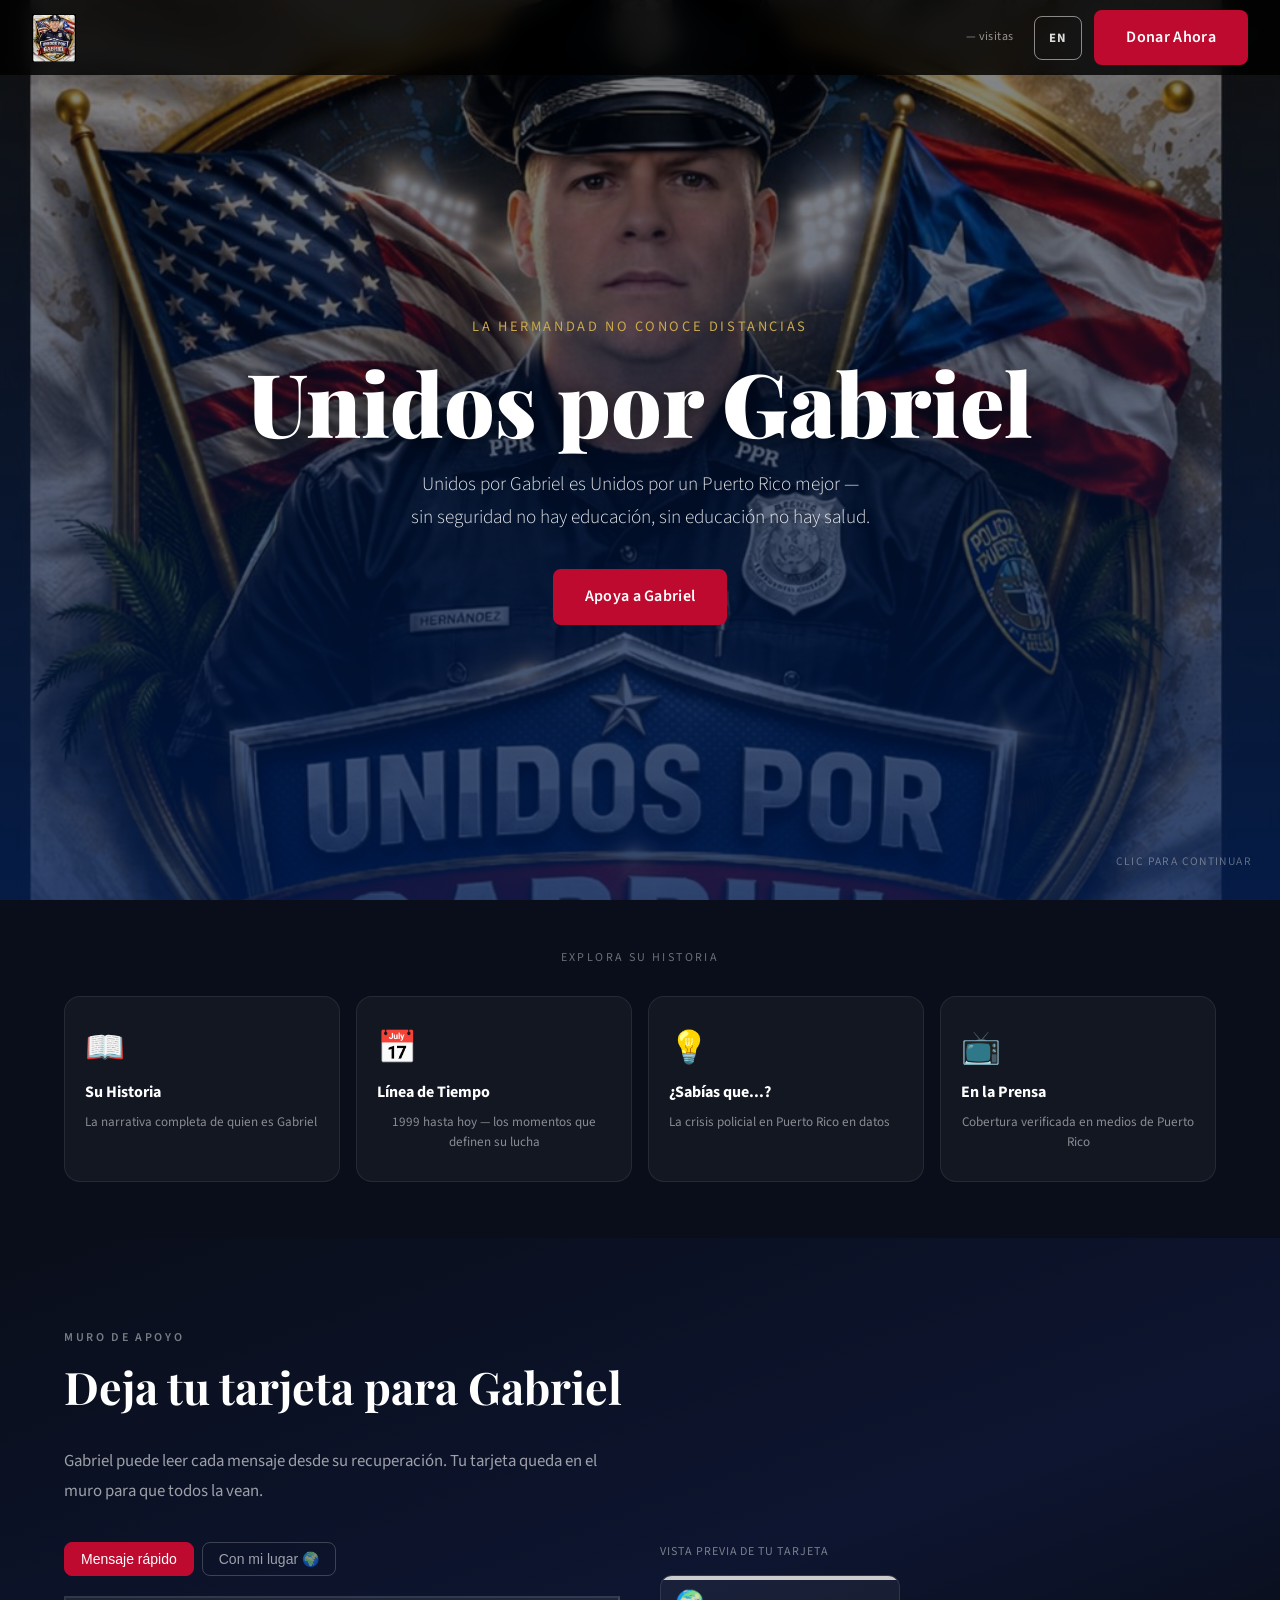
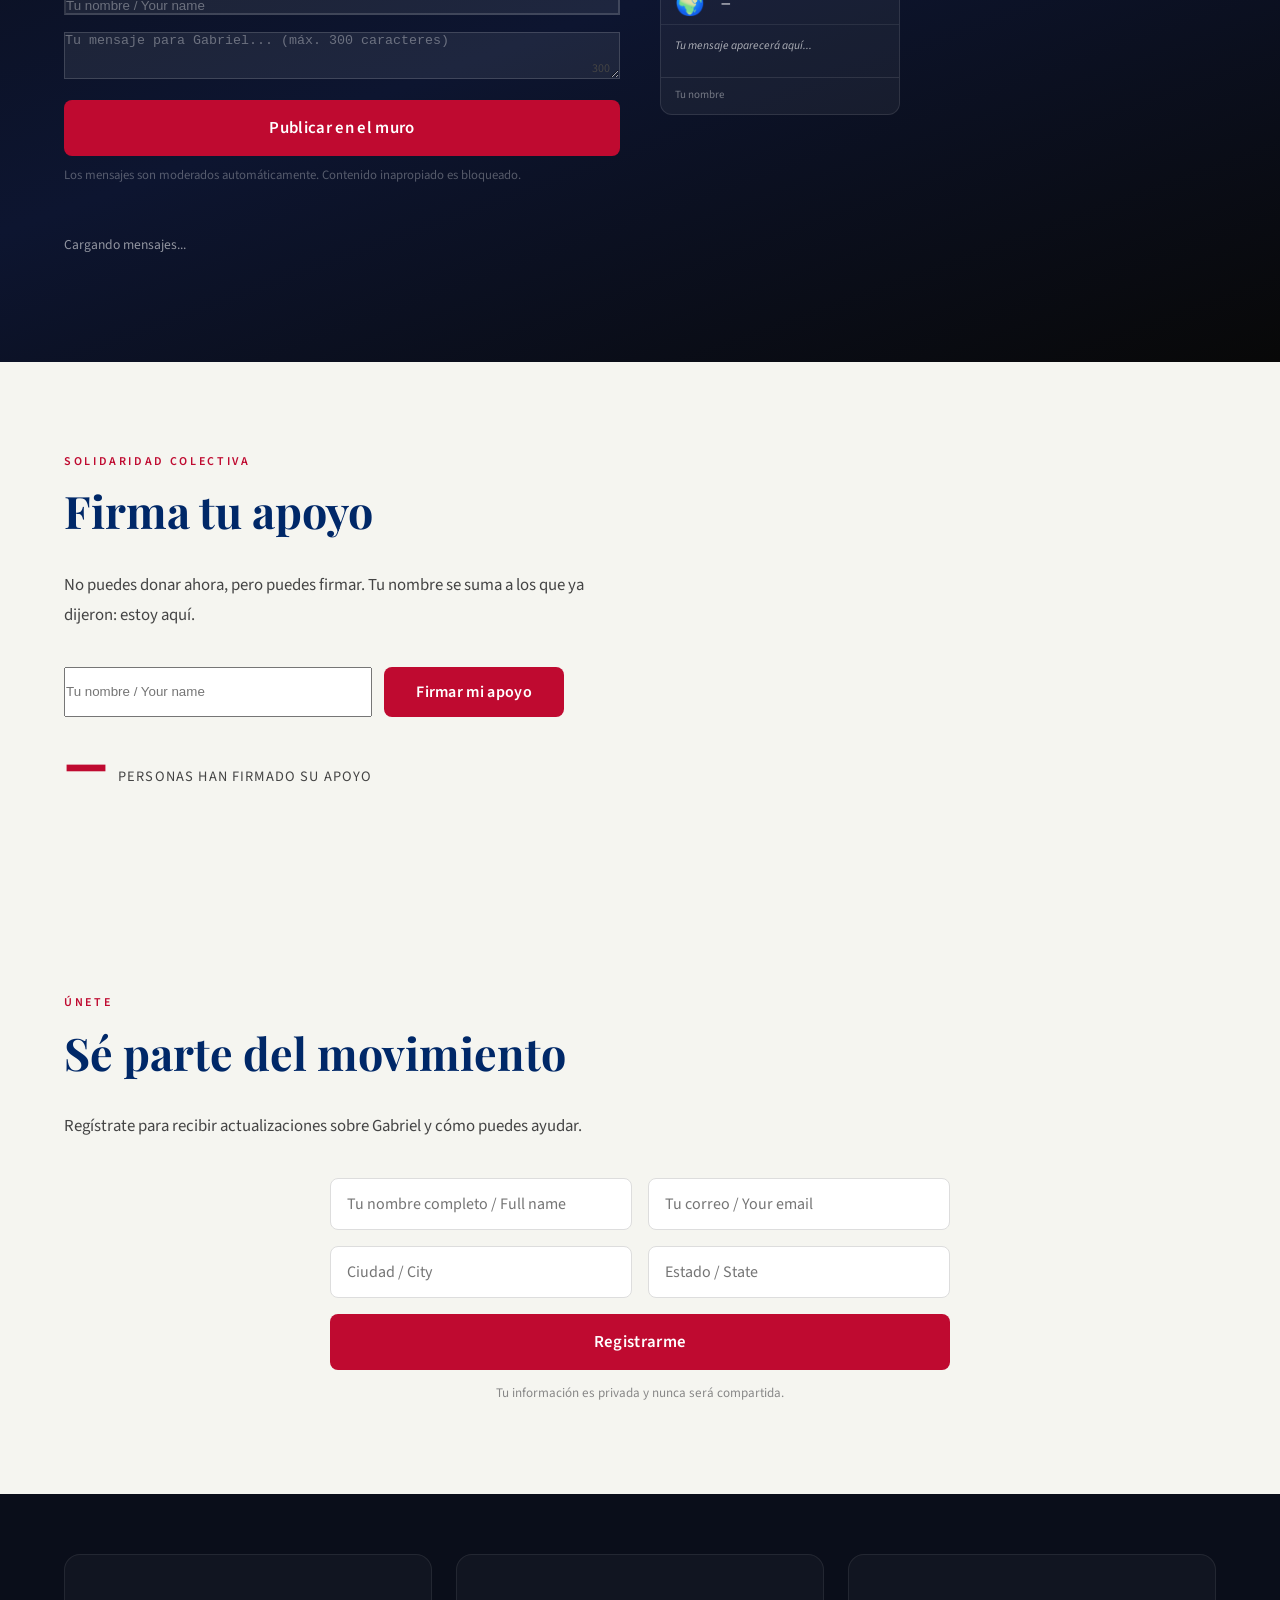
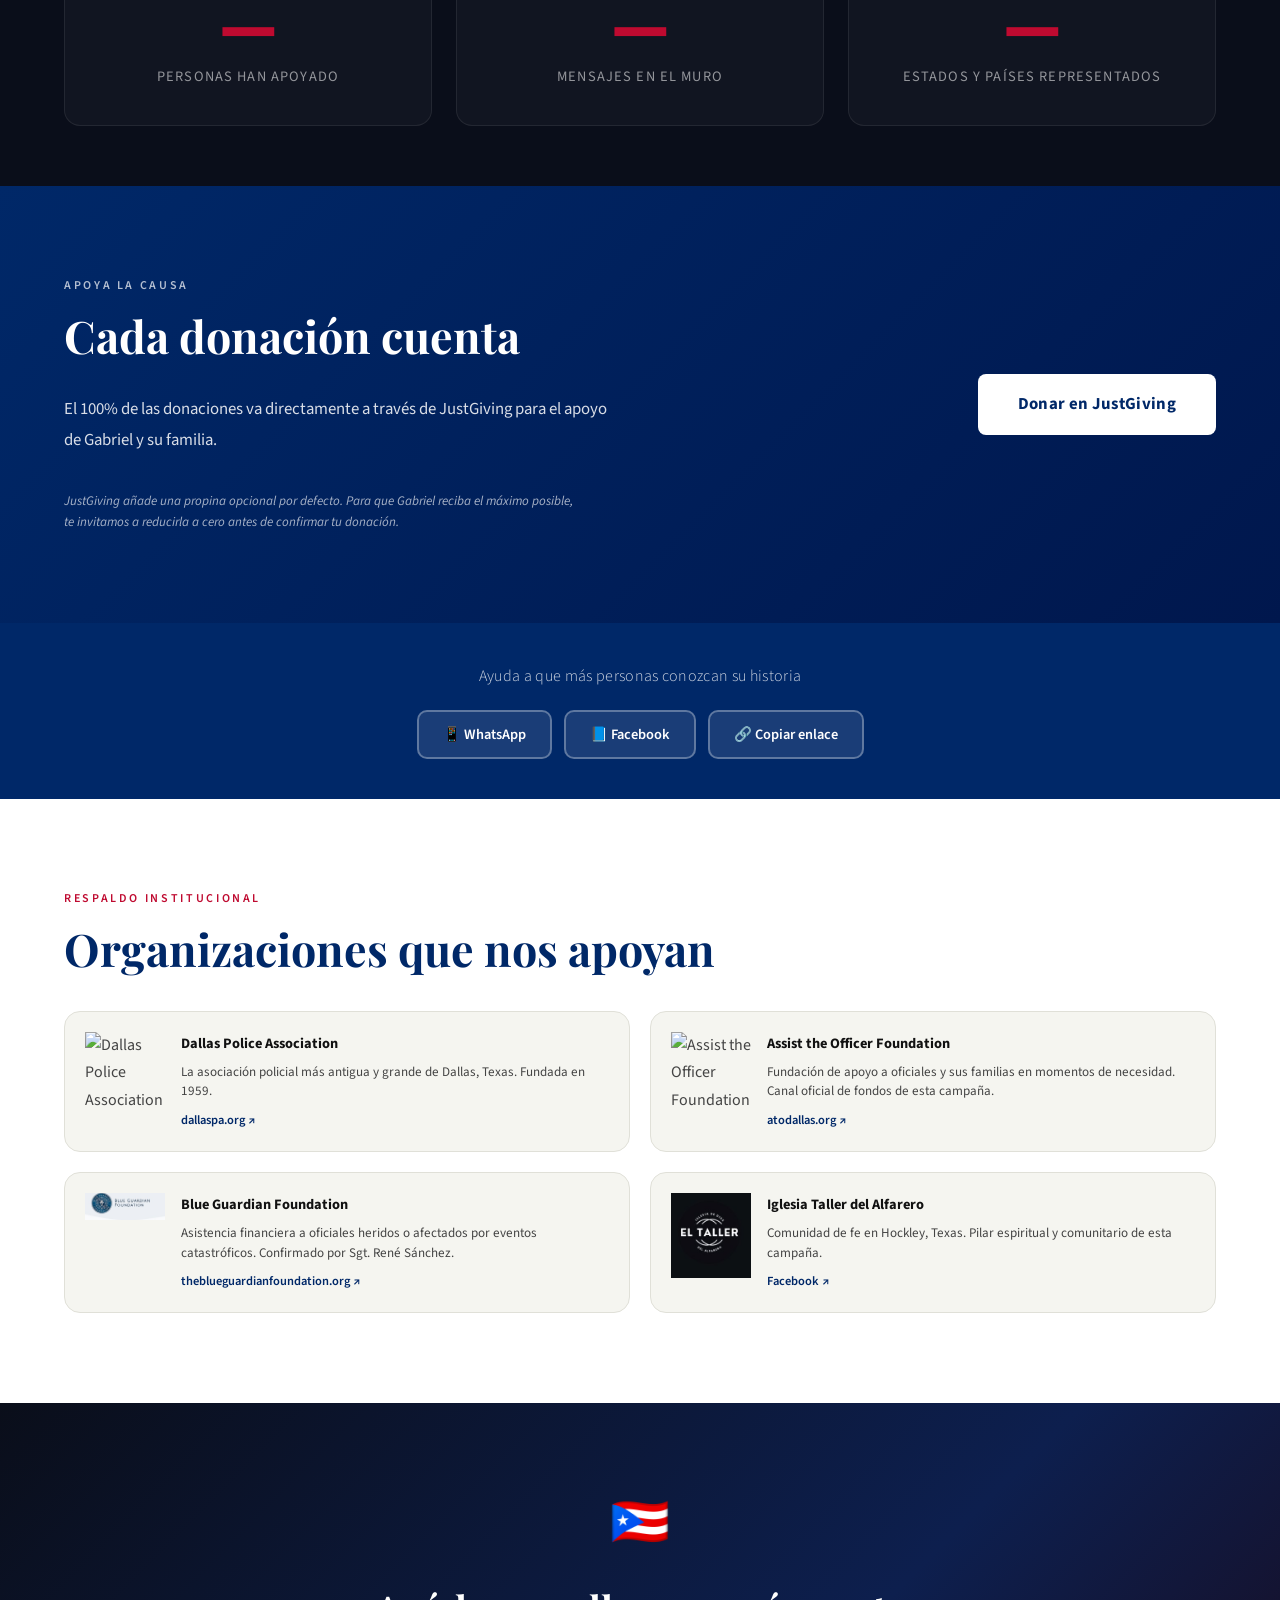
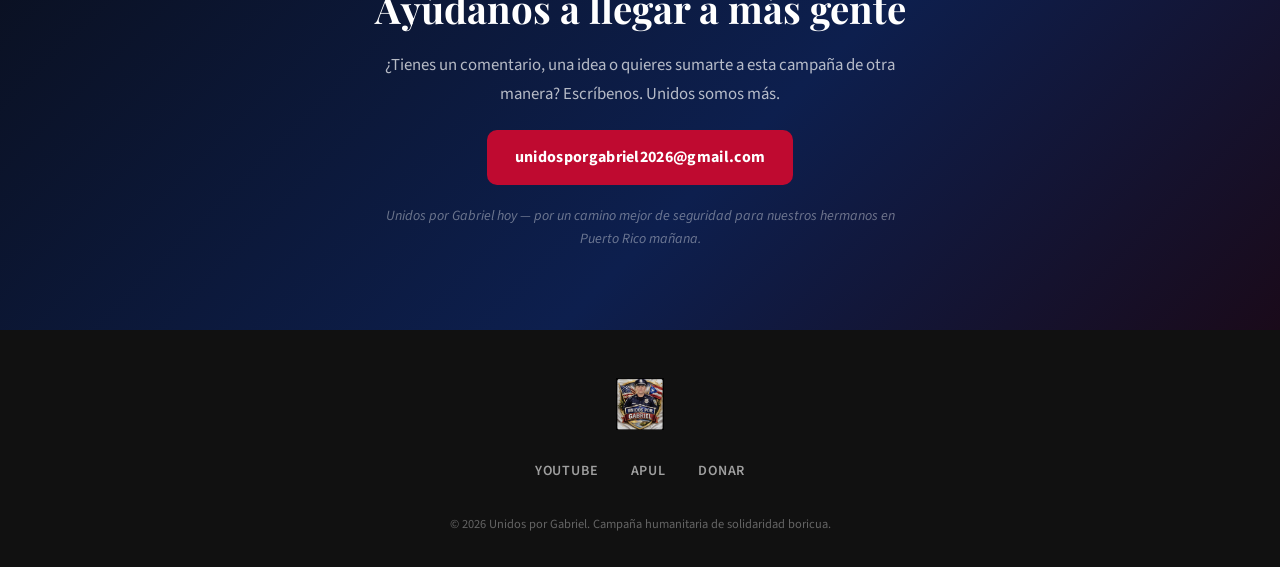
==== commit ecb2bf9e: "Push 2 — Muro oscuro, animaciones, corazón, modal tarjeta, filtros, firma colectiva, notificación fl" ====
--- a/docs/index.html
+++ b/docs/index.html
@@ -449,17 +449,21 @@
   <section class="section bloque-frases" id="frases">
     <div class="container">
       <div class="frases-grid">
-        <div class="frase-card">
+        <div class="frase-card" onclick="abrirFrase(0)" role="button" tabindex="0">
           <span class="frase-texto" data-es="&ldquo;Suicidaron mi retiro.&rdquo;" data-en="&ldquo;They destroyed my retirement.&rdquo;">&ldquo;Suicidaron mi retiro.&rdquo;</span>
-        </div>
-        <div class="frase-card">
+          <span class="frase-ver-mas" data-es="Ver contexto →" data-en="See context →">Ver contexto →</span>
+        </div>
+        <div class="frase-card" onclick="abrirFrase(1)" role="button" tabindex="0">
           <span class="frase-texto" data-es="&ldquo;Mi credibilidad es mi propia vida.&rdquo;" data-en="&ldquo;My credibility is my own life.&rdquo;">&ldquo;Mi credibilidad es mi propia vida.&rdquo;</span>
-        </div>
-        <div class="frase-card">
+          <span class="frase-ver-mas" data-es="Ver contexto →" data-en="See context →">Ver contexto →</span>
+        </div>
+        <div class="frase-card" onclick="abrirFrase(2)" role="button" tabindex="0">
           <span class="frase-texto" data-es="&ldquo;No cobré un centavo.&rdquo;" data-en="&ldquo;I didn't collect a cent.&rdquo;">&ldquo;No cobré un centavo.&rdquo;</span>
-        </div>
-        <div class="frase-card">
+          <span class="frase-ver-mas" data-es="Ver contexto →" data-en="See context →">Ver contexto →</span>
+        </div>
+        <div class="frase-card" onclick="abrirFrase(3)" role="button" tabindex="0">
           <span class="frase-texto" data-es="&ldquo;Sigo aquí.&rdquo;" data-en="&ldquo;I'm still here.&rdquo;">&ldquo;Sigo aquí.&rdquo;</span>
+          <span class="frase-ver-mas" data-es="Ver contexto →" data-en="See context →">Ver contexto →</span>
         </div>
       </div>
     </div>
@@ -501,7 +505,7 @@
       <p class="section-desc light" data-es="No lo dejemos solo ahora." data-en="Let's not leave him alone now.">No lo dejemos solo ahora.</p>
       <div class="urgencia-btns">
         <a href="https://justgiving.com/campaign/unidosforgabriel" target="_blank" rel="noopener" class="btn-donate" data-es="Donar ahora" data-en="Donate Now">Donar ahora</a>
-        <a href="https://unidosporgabriel.org" class="btn-secondary" data-es="Compartir esta historia" data-en="Share this story">Compartir esta historia</a>
+        <button onclick="abrirCompartir()" class="btn-secondary" data-es="Compartir esta historia" data-en="Share this story">Compartir esta historia</button>
       </div>
     </div>
   </section>
@@ -738,6 +742,29 @@
   </div>
 
 
+
+  <div class="prensa-modal-overlay" id="cardModal" onclick="cerrarCardModal(event)" style="display:none;">
+    <div class="card-modal-inner">
+      <button class="prensa-modal-close" onclick="cerrarCardModal()" aria-label="Cerrar">✕</button>
+      <div class="card-modal-header" id="cardModalHeader"></div>
+      <div class="card-modal-msg" id="cardModalMsg"></div>
+      <div class="card-modal-footer" id="cardModalFooter"></div>
+    </div>
+  </div>
+
+  <div class="frase-modal-overlay" id="compartirModal" onclick="cerrarCompartir(event)" style="display:none;">
+    <div class="frase-modal-inner" style="text-align:center;">
+      <button class="frase-modal-close compartir-modal-close" onclick="cerrarCompartir()" aria-label="Cerrar">✕</button>
+      <h3 class="frase-modal-titulo" data-es="Comparte esta historia" data-en="Share this story">Comparte esta historia</h3>
+      <p class="frase-modal-contexto" data-es="Cada persona que comparte lleva la historia más lejos." data-en="Every share takes the story further.">Cada persona que comparte lleva la historia más lejos.</p>
+      <div class="share-btns" style="justify-content:center;margin-top:20px;">
+        <button class="share-btn share-wa" onclick="compartirWA()" data-es="📱 WhatsApp" data-en="📱 WhatsApp">📱 WhatsApp</button>
+        <button class="share-btn share-fb" onclick="compartirFB()" data-es="📘 Facebook" data-en="📘 Facebook">📘 Facebook</button>
+        <button class="share-btn share-copy" onclick="copiarLink()" id="btnCopyModal" data-es="🔗 Copiar enlace" data-en="🔗 Copy link">🔗 Copiar enlace</button>
+      </div>
+    </div>
+  </div>
+
   <div class="frase-modal-overlay" id="fraseModal" onclick="cerrarFrase(event)" style="display:none;">
     <div class="frase-modal-inner">
       <button class="frase-modal-close" onclick="cerrarFrase()" aria-label="Cerrar">✕</button>
@@ -762,11 +789,11 @@
     </div>
   </div>
 
-  <section class="section muro" id="muro">
-    <div class="container">
-      <div class="section-label" data-es="Muro de apoyo" data-en="Wall of support">Muro de apoyo</div>
-      <h2 class="section-title" data-es="Deja tu tarjeta para Gabriel" data-en="Leave your card for Gabriel">Deja tu tarjeta para Gabriel</h2>
-      <p class="section-desc" data-es="Gabriel puede leer cada mensaje desde su recuperación. Tu tarjeta queda en el muro para que todos la vean." data-en="Gabriel can read every message during his recovery. Your card stays on the wall for everyone to see.">Gabriel puede leer cada mensaje desde su recuperación. Tu tarjeta queda en el muro para que todos la vean.</p>
+  <section class="section muro-oscuro" id="muro">
+    <div class="container">
+      <div class="section-label muro-label" data-es="Muro de apoyo" data-en="Wall of support">Muro de apoyo</div>
+      <h2 class="section-title muro-titulo" data-es="Deja tu tarjeta para Gabriel" data-en="Leave your card for Gabriel">Deja tu tarjeta para Gabriel</h2>
+      <p class="section-desc muro-desc" data-es="Gabriel puede leer cada mensaje desde su recuperación. Tu tarjeta queda en el muro para que todos la vean." data-en="Gabriel can read every message during his recovery. Your card stays on the wall for everyone to see.">Gabriel puede leer cada mensaje desde su recuperación. Tu tarjeta queda en el muro para que todos la vean.</p>
 
       <div class="muro-compositor">
         <div class="muro-form-wrap">
@@ -838,8 +865,8 @@
 
         <div class="muro-preview-wrap">
           <p class="muro-preview-label" data-es="Vista previa de tu tarjeta" data-en="Preview of your card">Vista previa de tu tarjeta</p>
-          <div id="cardPreview" class="wall-card wall-card-preview">
-            <div class="card-accent-bar" id="previewBar" style="background:#ccc;"></div>
+          <div id="cardPreview" class="wall-card wall-card-preview wall-card-dark">
+            <div class="card-accent-bar" id="previewBar" style="background:#555;"></div>
             <div class="card-header">
               <div class="card-flag" id="previewFlag">🌍</div>
               <div class="card-symbol" id="previewSymbol"></div>
@@ -857,13 +884,34 @@
 
       <div class="muro-wall-wrap">
         <div class="muro-wall-header">
-          <span class="muro-count-label" id="muroCountLabel">Cargando mensajes...</span>
+          <span class="muro-count-label" id="muroCountLabel" data-es="Cargando mensajes..." data-en="Loading messages...">Cargando mensajes...</span>
+          <div class="muro-filtros" id="muroFiltros"></div>
         </div>
         <div class="muro-cards-grid" id="muroCardsGrid"></div>
       </div>
 
     </div>
   </section>
+
+  <!-- FIRMA COLECTIVA -->
+  <section class="section firma-section" id="firma">
+    <div class="container">
+      <div class="section-label" data-es="Solidaridad colectiva" data-en="Collective solidarity">Solidaridad colectiva</div>
+      <h2 class="section-title" data-es="Firma tu apoyo" data-en="Sign your support">Firma tu apoyo</h2>
+      <p class="section-desc" data-es="No puedes donar ahora, pero puedes firmar. Tu nombre se suma a los que ya dijeron: estoy aquí." data-en="Can't donate now, but you can sign. Your name joins those who already said: I'm here.">No puedes donar ahora, pero puedes firmar. Tu nombre se suma a los que ya dijeron: estoy aquí.</p>
+      <div class="firma-form">
+        <input type="text" id="firmaNombre" placeholder="Tu nombre / Your name" maxlength="60" />
+        <button class="btn-donate" onclick="firmarApoyo()" data-es="Firmar mi apoyo" data-en="Sign my support">Firmar mi apoyo</button>
+      </div>
+      <p id="firmaMsg" class="firma-msg" style="display:none;" data-es="¡Gracias! Tu nombre ha sido añadido." data-en="Thank you! Your name has been added.">¡Gracias! Tu nombre ha sido añadido.</p>
+      <div class="firma-contador-wrap">
+        <span class="firma-num" id="firmaNum">—</span>
+        <span class="firma-label" data-es="personas han firmado su apoyo" data-en="people have signed their support">personas han firmado su apoyo</span>
+      </div>
+      <div class="firma-nombres" id="firmaNombres"></div>
+    </div>
+  </section>
+
 
   <section class="section registro" id="registro">
     <div class="container">
@@ -992,5 +1040,11 @@
   </footer>
 
   <script src="js/main.js"></script>
+
+  <div class="notif-flotante" id="notifFlotante" style="display:none;">
+    <span class="notif-icon">💙</span>
+    <span class="notif-texto" id="notifTexto"></span>
+  </div>
+
 </body>
 </html>
--- a/docs/css/style.css
+++ b/docs/css/style.css
@@ -1189,3 +1189,264 @@
   .narrativa-body p { font-size: 1.05rem; }
   .frase-ver-mas { opacity: 1; }
 }
+
+/* ══════════════════════════════════════════════════════
+   PUSH 2 — MURO OSCURO + FIRMA + NOTIFICACIÓN
+   ══════════════════════════════════════════════════════ */
+
+/* ── MURO OSCURO ────────────────────────────────────── */
+.muro-oscuro {
+  background: linear-gradient(160deg, #0a0e1a 0%, #0d1530 50%, #080808 100%);
+}
+.muro-label { color: rgba(255,255,255,0.45) !important; }
+.muro-titulo { color: #ffffff !important; }
+.muro-desc { color: rgba(255,255,255,0.6) !important; }
+.muro-oscuro .muro-tab {
+  border-color: rgba(255,255,255,0.2);
+  color: rgba(255,255,255,0.6);
+}
+.muro-oscuro .muro-tab.active {
+  background: var(--rojo-pr);
+  border-color: var(--rojo-pr);
+  color: #fff;
+}
+.muro-oscuro input,
+.muro-oscuro select,
+.muro-oscuro textarea {
+  background: rgba(255,255,255,0.07) !important;
+  border-color: rgba(255,255,255,0.15) !important;
+  color: #fff !important;
+}
+.muro-oscuro input::placeholder,
+.muro-oscuro textarea::placeholder { color: rgba(255,255,255,0.35) !important; }
+.muro-oscuro select option { background: #1a1f35; color: #fff; }
+.muro-nota { color: rgba(255,255,255,0.3) !important; }
+.muro-preview-label { color: rgba(255,255,255,0.45) !important; }
+.muro-count-label { color: rgba(255,255,255,0.55) !important; }
+
+/* Tarjeta oscura */
+.wall-card-dark {
+  background: rgba(255,255,255,0.05) !important;
+  border-color: rgba(255,255,255,0.1) !important;
+}
+.wall-card-dark .card-place { color: rgba(255,255,255,0.85) !important; }
+.wall-card-dark .card-msg { color: rgba(255,255,255,0.65) !important; }
+.wall-card-dark .card-footer { color: rgba(255,255,255,0.4) !important; border-color: rgba(255,255,255,0.1) !important; }
+.wall-card-dark .card-header { border-color: rgba(255,255,255,0.08) !important; }
+
+/* Grid del muro sobre fondo oscuro */
+.muro-wall-wrap { margin-top: 40px; }
+.muro-wall-header {
+  display: flex;
+  align-items: center;
+  justify-content: space-between;
+  flex-wrap: wrap;
+  gap: 12px;
+  margin-bottom: 20px;
+}
+
+/* Filtros */
+.muro-filtros { display: flex; flex-wrap: wrap; gap: 8px; }
+.muro-filtro-btn {
+  background: rgba(255,255,255,0.06);
+  border: 1px solid rgba(255,255,255,0.15);
+  color: rgba(255,255,255,0.7);
+  font-size: 0.75rem;
+  padding: 5px 12px;
+  border-radius: 20px;
+  cursor: pointer;
+  font-family: var(--font-body);
+  transition: all 0.2s;
+}
+.muro-filtro-btn:hover,
+.muro-filtro-btn.active {
+  background: var(--rojo-pr);
+  border-color: var(--rojo-pr);
+  color: #fff;
+}
+
+/* Tarjetas del muro en oscuro */
+.muro-cards-grid .wall-card {
+  background: rgba(255,255,255,0.05);
+  border-color: rgba(255,255,255,0.1);
+  cursor: pointer;
+  transition: transform 0.15s, border-color 0.2s;
+}
+.muro-cards-grid .wall-card:hover {
+  transform: translateY(-4px);
+  border-color: rgba(255,255,255,0.3);
+}
+.muro-cards-grid .card-place { color: rgba(255,255,255,0.9); }
+.muro-cards-grid .card-msg { color: rgba(255,255,255,0.65); }
+.muro-cards-grid .card-footer {
+  color: rgba(255,255,255,0.4);
+  border-color: rgba(255,255,255,0.08);
+  display: flex;
+  align-items: center;
+  justify-content: space-between;
+}
+.muro-cards-grid .card-header { border-color: rgba(255,255,255,0.08); }
+
+/* Corazón palpitante — solo desktop */
+.card-heart {
+  background: none;
+  border: none;
+  cursor: pointer;
+  font-size: 1rem;
+  padding: 0;
+  transition: transform 0.15s;
+  color: rgba(255,255,255,0.35);
+}
+.card-heart:hover { color: #e05; transform: scale(1.2); }
+.card-heart.liked { color: #e05; }
+
+@media (min-width: 769px) {
+  @keyframes heartbeat {
+    0%, 100% { transform: scale(1); }
+    15% { transform: scale(1.25); }
+    30% { transform: scale(1); }
+    45% { transform: scale(1.15); }
+  }
+  .card-heart.pulsing { animation: heartbeat 2.4s ease-in-out infinite; color: rgba(220,0,80,0.5); }
+}
+
+/* Animaciones de símbolos — solo desktop */
+@media (min-width: 769px) {
+  @keyframes twinkle { 0%,100%{opacity:1;transform:scale(1)} 50%{opacity:0.6;transform:scale(1.2)} }
+  @keyframes sway { 0%,100%{transform:rotate(0deg)} 50%{transform:rotate(6deg)} }
+  @keyframes wave { 0%,100%{transform:translateY(0)} 50%{transform:translateY(-3px)} }
+  @keyframes glow { 0%,100%{filter:brightness(1)} 50%{filter:brightness(1.5)} }
+  @keyframes spin-slow { 0%{transform:rotate(0deg)} 100%{transform:rotate(360deg)} }
+
+  .sym-texas { animation: twinkle 2.5s ease-in-out infinite; }
+  .sym-puertorico { animation: wave 2s ease-in-out infinite; }
+  .sym-newyork { animation: glow 3s ease-in-out infinite; }
+  .sym-florida { animation: sway 3s ease-in-out infinite; }
+  .sym-illinois { animation: wave 2.8s ease-in-out infinite; }
+  .sym-california { animation: sway 2.5s ease-in-out infinite; }
+  .sym-default { animation: wave 3s ease-in-out infinite; }
+}
+
+/* Animación entrada tarjeta nueva */
+@keyframes cardPop {
+  0% { opacity:0; transform: scale(0.8) translateY(20px); }
+  70% { transform: scale(1.04) translateY(-2px); }
+  100% { opacity:1; transform: scale(1) translateY(0); }
+}
+.card-new { animation: cardPop 0.45s cubic-bezier(0.17,0.67,0.35,1.2) forwards; }
+
+/* Modal tarjeta */
+.card-modal-inner {
+  background: #0d1530;
+  border-radius: 16px;
+  max-width: 480px; width: 100%;
+  padding: 32px;
+  position: relative;
+  border: 1px solid rgba(255,255,255,0.1);
+}
+.card-modal-header {
+  font-size: 1rem;
+  font-weight: 700;
+  color: rgba(255,255,255,0.85);
+  margin-bottom: 16px;
+  display: flex;
+  align-items: center;
+  gap: 10px;
+}
+.card-modal-msg {
+  font-size: 1.05rem;
+  color: rgba(255,255,255,0.7);
+  line-height: 1.7;
+  font-style: italic;
+  margin-bottom: 16px;
+  padding: 16px;
+  background: rgba(255,255,255,0.04);
+  border-radius: 8px;
+  border-left: 3px solid var(--rojo-pr);
+}
+.card-modal-footer {
+  font-size: 0.82rem;
+  color: rgba(255,255,255,0.35);
+}
+
+/* ── FIRMA COLECTIVA ────────────────────────────────── */
+.firma-section { background: var(--gris-claro); }
+.firma-form {
+  display: flex;
+  gap: 12px;
+  max-width: 500px;
+  margin: 32px 0 20px;
+  flex-wrap: wrap;
+}
+.firma-form input { flex: 1; min-width: 200px; }
+.firma-msg {
+  font-size: 0.9rem;
+  color: var(--azul-pr);
+  font-weight: 600;
+  margin-bottom: 20px;
+}
+.firma-contador-wrap {
+  display: flex;
+  align-items: baseline;
+  gap: 10px;
+  margin: 16px 0 24px;
+}
+.firma-num {
+  font-family: var(--font-display);
+  font-size: 3rem;
+  font-weight: 900;
+  color: var(--rojo-pr);
+  line-height: 1;
+}
+.firma-label {
+  font-size: 0.9rem;
+  color: var(--gris-texto);
+  text-transform: uppercase;
+  letter-spacing: 0.08em;
+}
+.firma-nombres {
+  display: flex;
+  flex-wrap: wrap;
+  gap: 8px;
+  max-height: 120px;
+  overflow: hidden;
+  mask-image: linear-gradient(to bottom, black 60%, transparent 100%);
+}
+.firma-nombre-pill {
+  background: var(--blanco);
+  border: 1px solid var(--gris-borde);
+  border-radius: 20px;
+  padding: 4px 14px;
+  font-size: 0.82rem;
+  color: var(--negro);
+}
+
+/* ── NOTIFICACIÓN FLOTANTE ──────────────────────────── */
+.notif-flotante {
+  position: fixed;
+  bottom: 28px;
+  left: 28px;
+  z-index: 500;
+  background: #0d1530;
+  border: 1px solid rgba(255,255,255,0.12);
+  border-radius: 12px;
+  padding: 12px 18px;
+  display: flex;
+  align-items: center;
+  gap: 10px;
+  font-size: 0.82rem;
+  color: rgba(255,255,255,0.8);
+  max-width: 280px;
+  box-shadow: 0 8px 32px rgba(0,0,0,0.4);
+  animation: notifSlide 0.4s ease;
+}
+@keyframes notifSlide {
+  from { opacity:0; transform: translateX(-20px); }
+  to { opacity:1; transform: translateX(0); }
+}
+.notif-icon { font-size: 1.1rem; }
+
+@media (max-width: 768px) {
+  .notif-flotante { display: none !important; }
+  .muro-filtros { display: none; }
+}
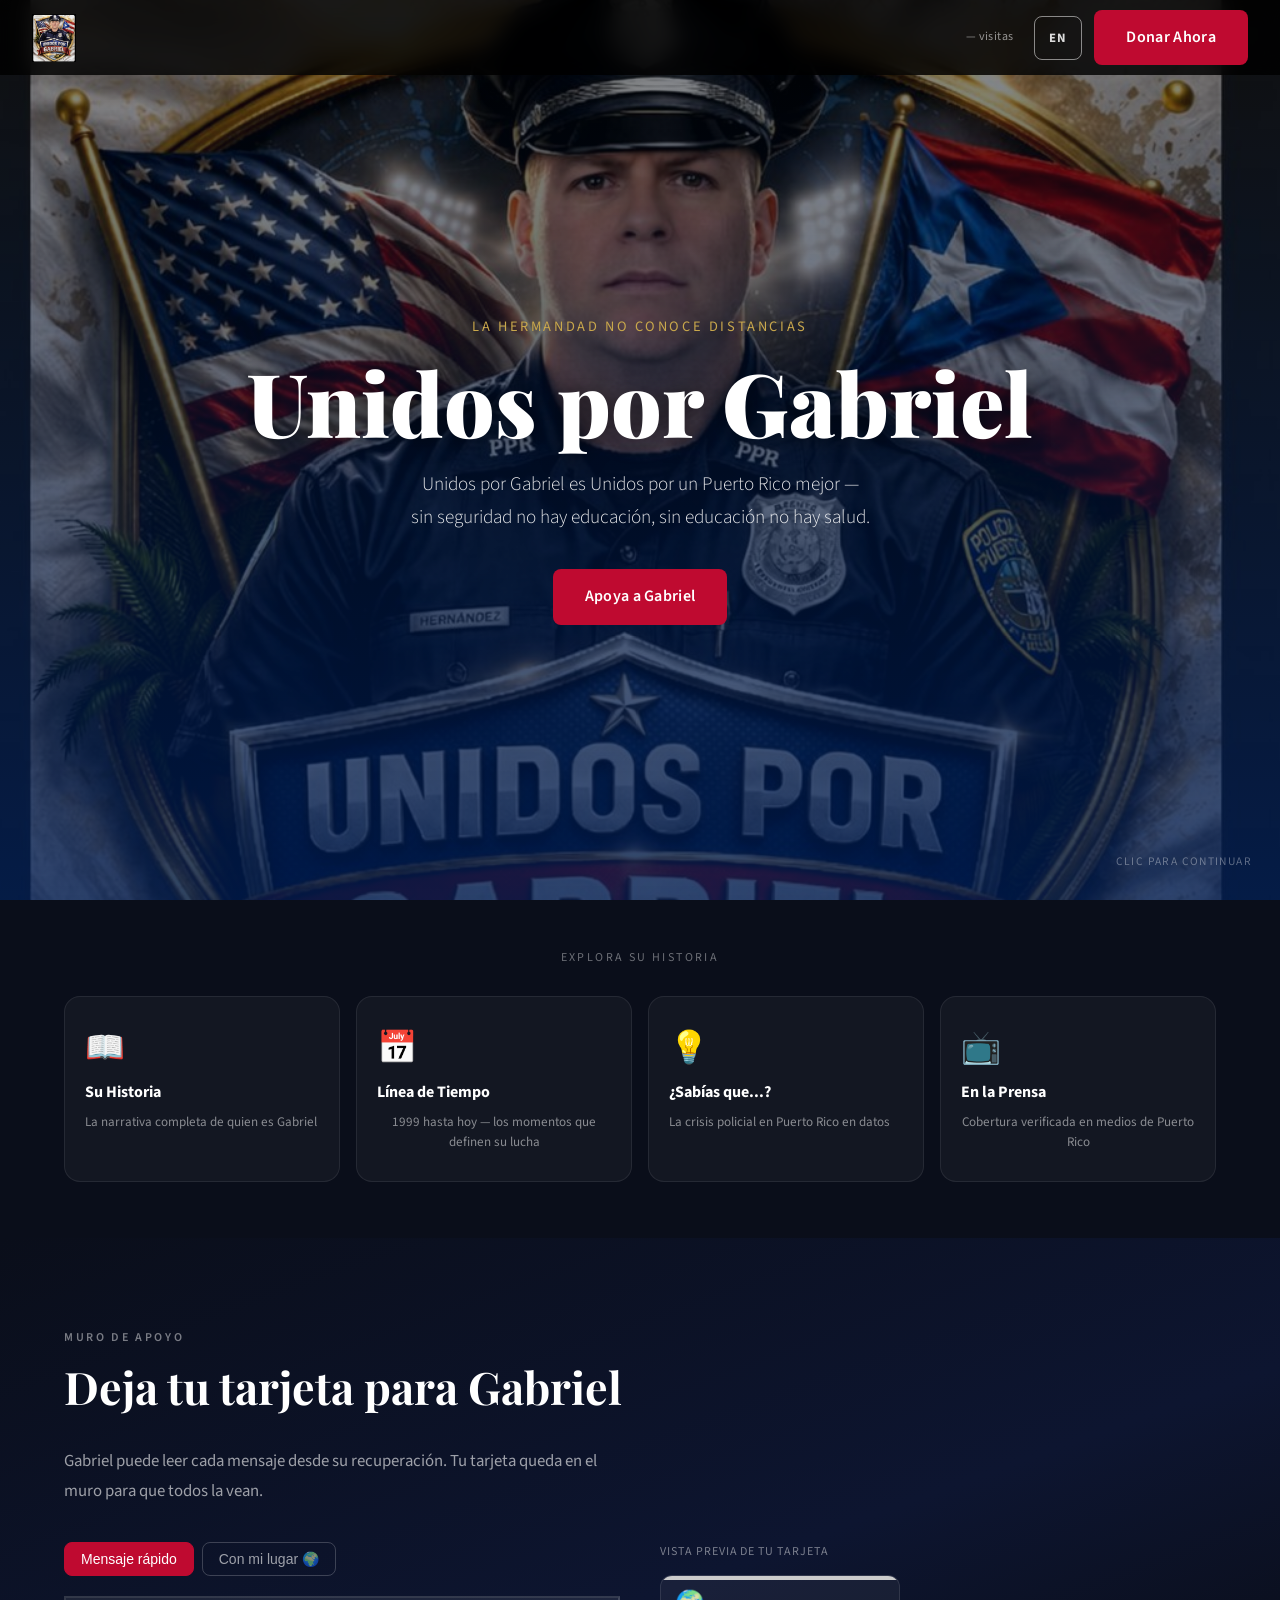
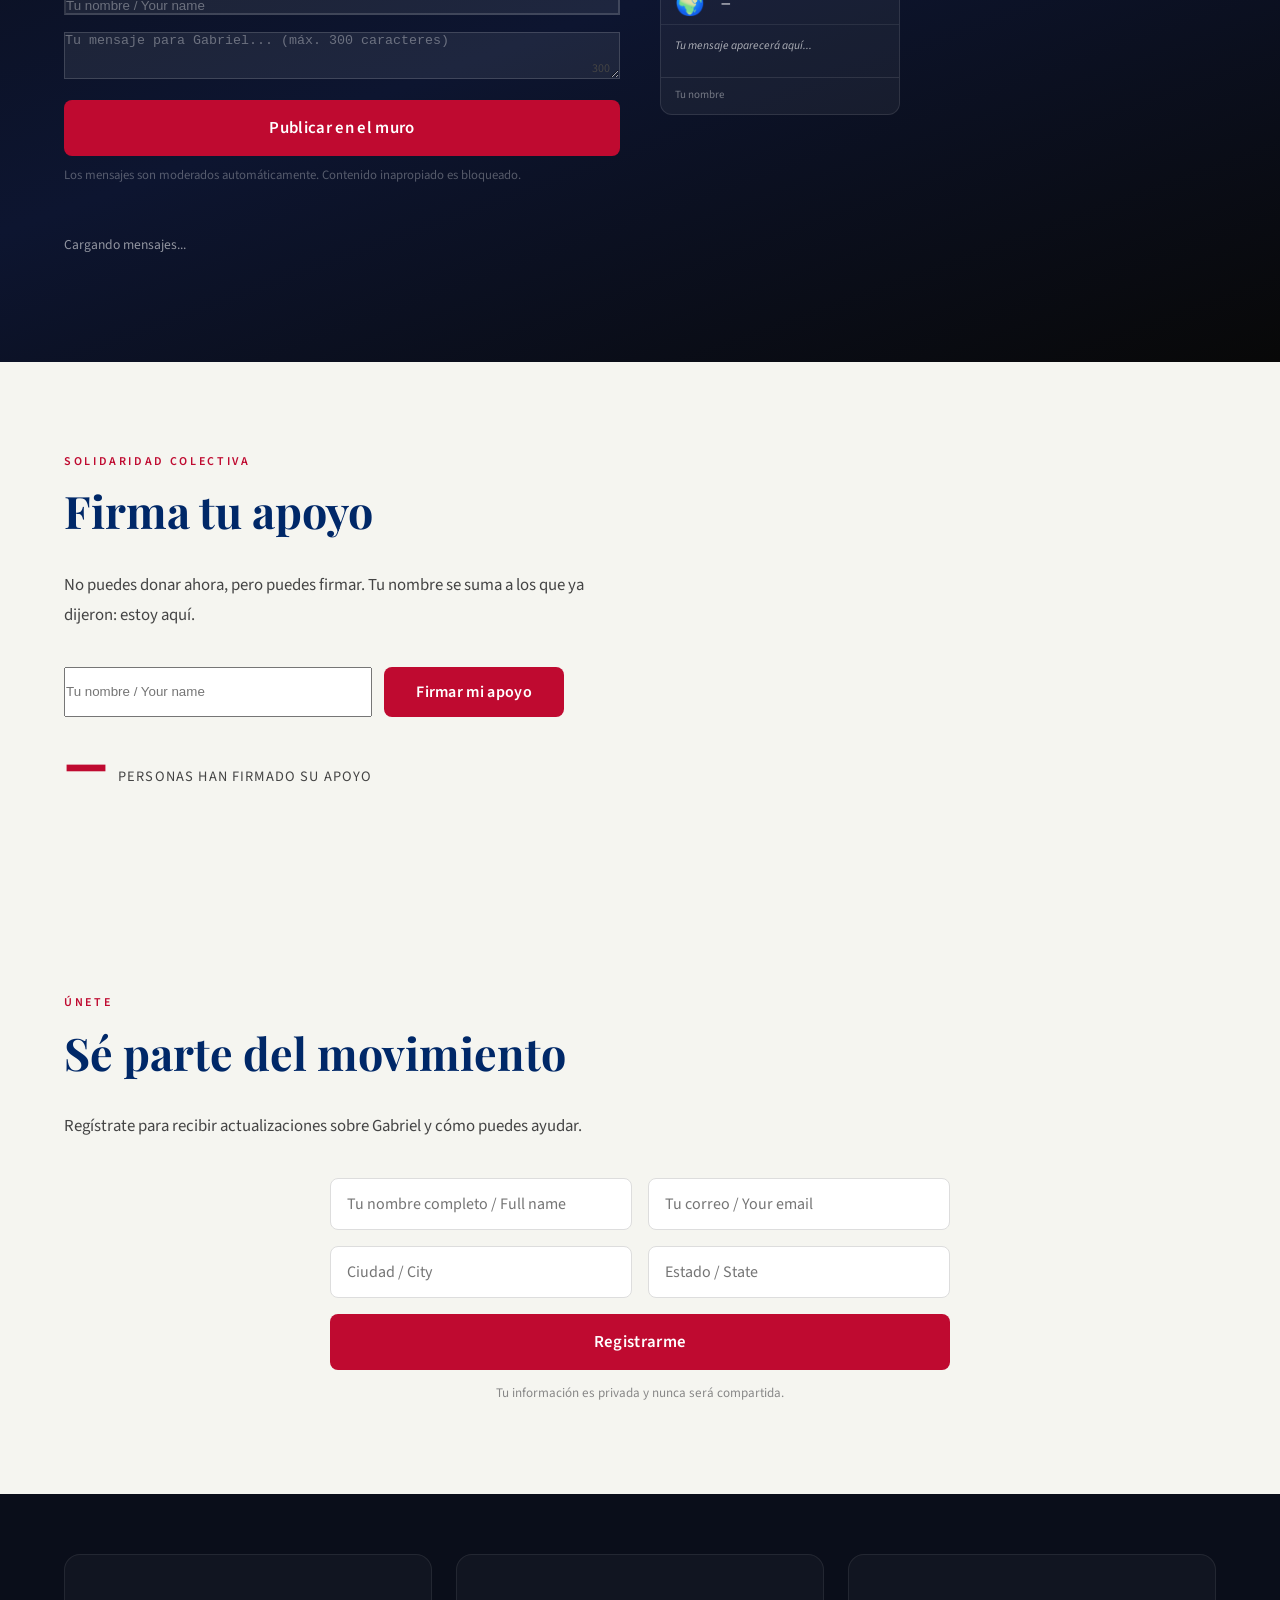
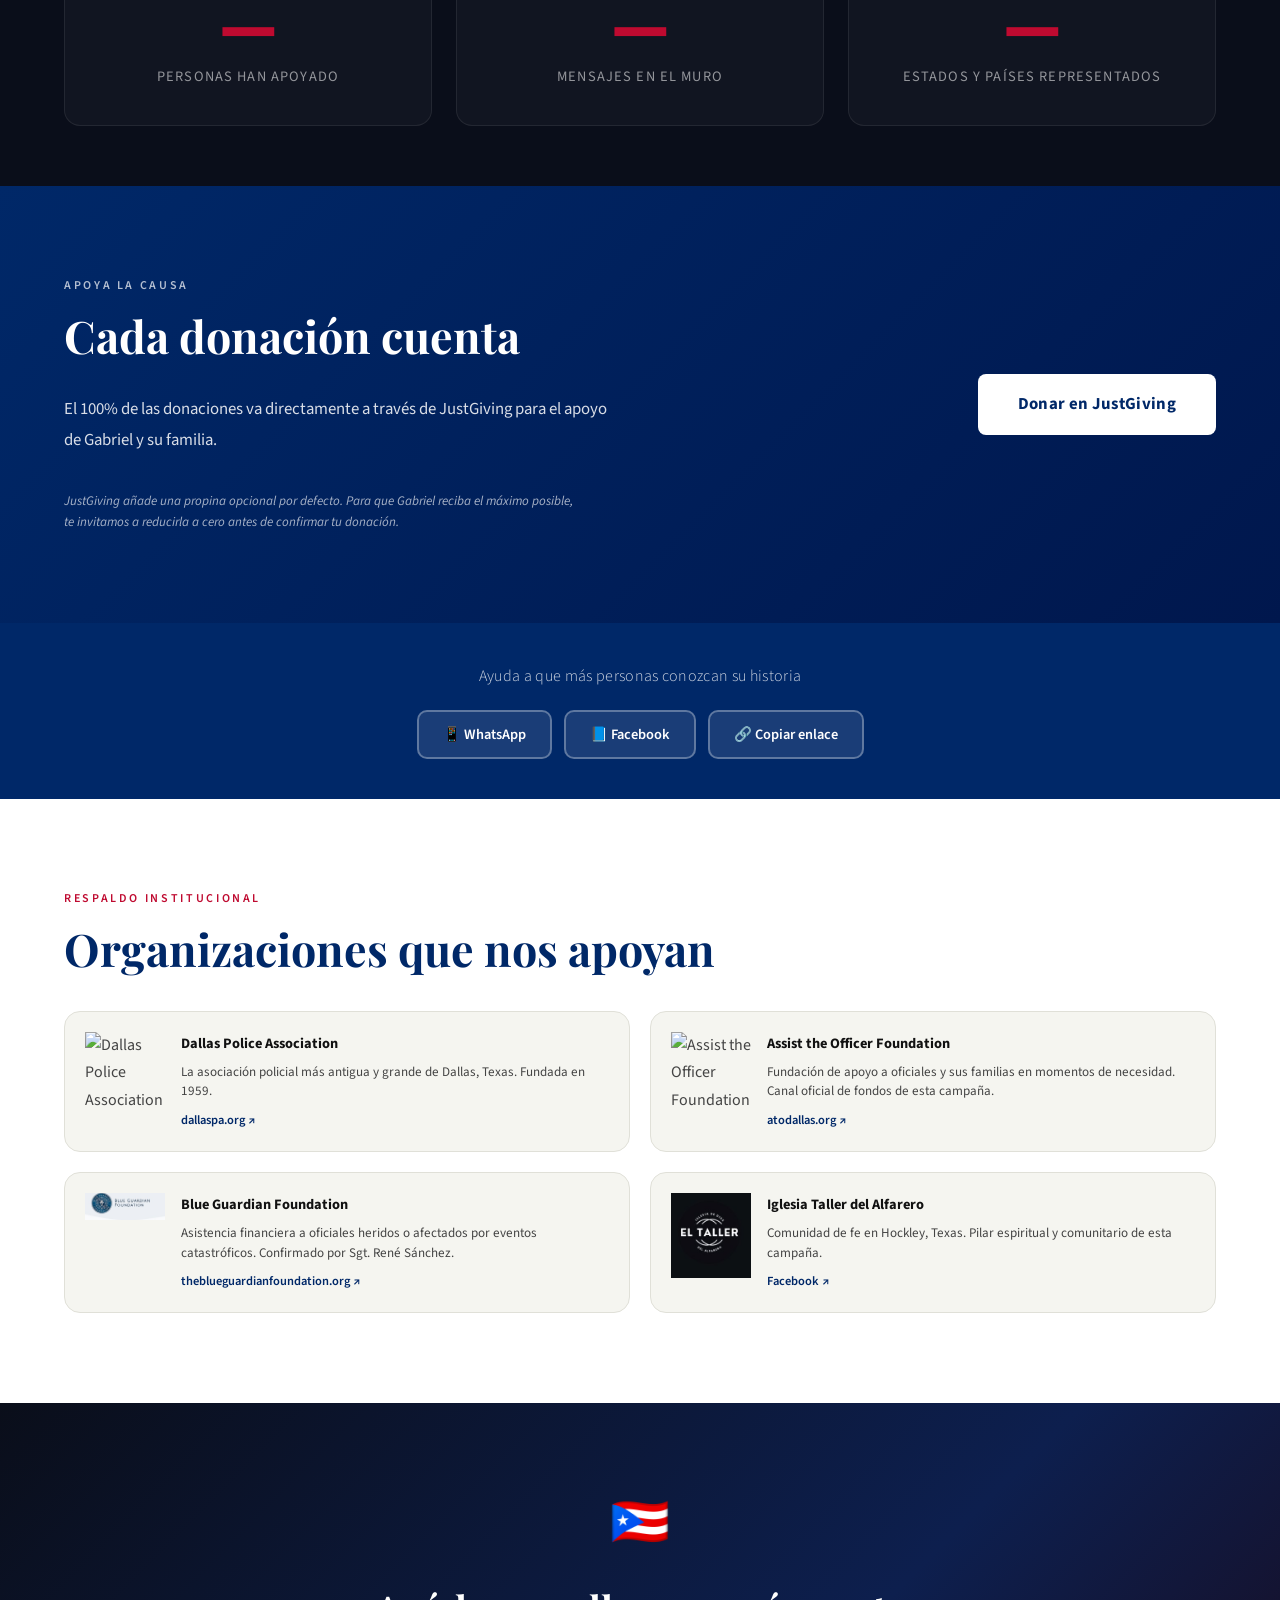
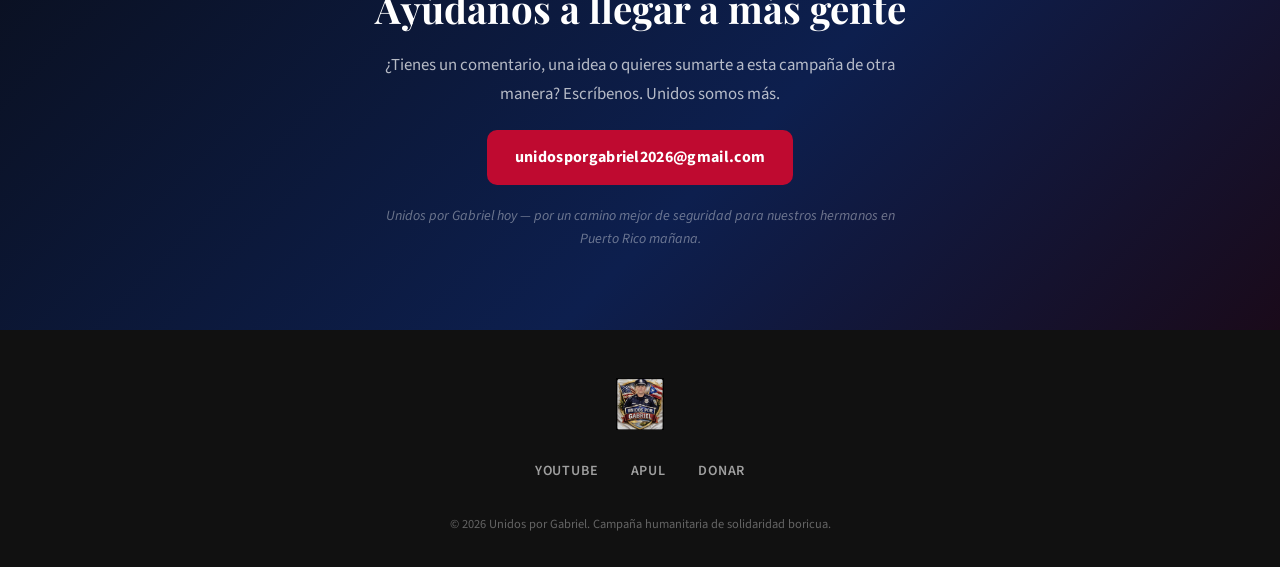
==== commit 0260bdcf: "Corregir onclick rotos en prensa — eliminar comillas dobles en títulos" ====
--- a/docs/index.html
+++ b/docs/index.html
@@ -711,7 +711,7 @@
           <div class="prensa-embed"><div class="prensa-thumb" style="background:#0a0e1a;display:flex;align-items:center;justify-content:center;aspect-ratio:16/9;border-radius:8px;"><img src="https://img.youtube.com/vi/m6n1qhgsWjY/mqdefault.jpg" alt="Preocupa amenaza de paro de los policías" style="width:100%;height:100%;object-fit:cover;border-radius:8px;opacity:0.85;" /><div class="prensa-play-btn">▶</div></div></div>
           <p data-es="Preocupa amenaza de paro de los policías" data-en="Police strike threat raises concern">Preocupa amenaza de paro de los policías</p>
         </div>
-        <div class="prensa-card" onclick="openPrensaModal('xuUuhFzE_ho','"En el 2013 se suicidó a la Policía"','"In 2013, the Police was destroyed"','Gabriel explica cómo la Ley 3 de 2013 destruyó el sistema de retiro de los policías de Puerto Rico y las consecuencias que aún se sienten.','Gabriel explains how Law 3 of 2013 destroyed the Puerto Rico police retirement system and the consequences still felt today.')" style="cursor:pointer;">
+        <div class="prensa-card" onclick="openPrensaModal('xuUuhFzE_ho','En el 2013 se suicidaron a los policías','In 2013, the Police was destroyed','Gabriel explica cómo la Ley 3 de 2013 destruyó el sistema de retiro de los policías de Puerto Rico y las consecuencias que aún se sienten.','Gabriel explains how Law 3 of 2013 destroyed the Puerto Rico police retirement system and the consequences still felt today.')" style="cursor:pointer;">
           <div class="prensa-embed"><div class="prensa-thumb" style="background:#0a0e1a;display:flex;align-items:center;justify-content:center;aspect-ratio:16/9;border-radius:8px;"><img src="https://img.youtube.com/vi/xuUuhFzE_ho/mqdefault.jpg" alt=""En el 2013 se suicidó a la Policía"" style="width:100%;height:100%;object-fit:cover;border-radius:8px;opacity:0.85;" /><div class="prensa-play-btn">▶</div></div></div>
           <p data-es=""En el 2013 se suicidó a la Policía"" data-en=""In 2013, the Police was destroyed"">"En el 2013 se suicidó a la Policía"</p>
         </div>
@@ -723,7 +723,7 @@
           <div class="prensa-embed"><div class="prensa-thumb" style="background:#0a0e1a;display:flex;align-items:center;justify-content:center;aspect-ratio:16/9;border-radius:8px;"><img src="https://img.youtube.com/vi/6TicIYM8gXg/mqdefault.jpg" alt="Policía de Puerto Rico en punto crítico" style="width:100%;height:100%;object-fit:cover;border-radius:8px;opacity:0.85;" /><div class="prensa-play-btn">▶</div></div></div>
           <p data-es="Policía de Puerto Rico en punto crítico" data-en="Puerto Rico Police at a critical point">Policía de Puerto Rico en punto crítico</p>
         </div>
-        <div class="prensa-card" onclick="openPrensaModal('JHzm5yOZQsQ','"Tenemos un problema grave": reclutamiento policial en PR','"We have a serious problem": police recruitment in PR','Gabriel alerta sobre la crisis de reclutamiento: la fuerza policial no logra atraer nuevos efectivos ante las condiciones laborales actuales.','Gabriel warns about the recruitment crisis: the police force cannot attract new officers given current working conditions.')" style="cursor:pointer;">
+        <div class="prensa-card" onclick="openPrensaModal('JHzm5yOZQsQ','Tenemos un problema grave: reclutamiento policial en PR','We have a serious problem: police recruitment in PR','Gabriel alerta sobre la crisis de reclutamiento: la fuerza policial no logra atraer nuevos efectivos ante las condiciones laborales actuales.','Gabriel warns about the recruitment crisis: the police force cannot attract new officers given current working conditions.')" style="cursor:pointer;">
           <div class="prensa-embed"><div class="prensa-thumb" style="background:#0a0e1a;display:flex;align-items:center;justify-content:center;aspect-ratio:16/9;border-radius:8px;"><img src="https://img.youtube.com/vi/JHzm5yOZQsQ/mqdefault.jpg" alt=""Tenemos un problema grave": reclutamiento policial en PR" style="width:100%;height:100%;object-fit:cover;border-radius:8px;opacity:0.85;" /><div class="prensa-play-btn">▶</div></div></div>
           <p data-es=""Tenemos un problema grave": reclutamiento policial en PR" data-en=""We have a serious problem": police recruitment in PR">"Tenemos un problema grave": reclutamiento policial en PR</p>
         </div>
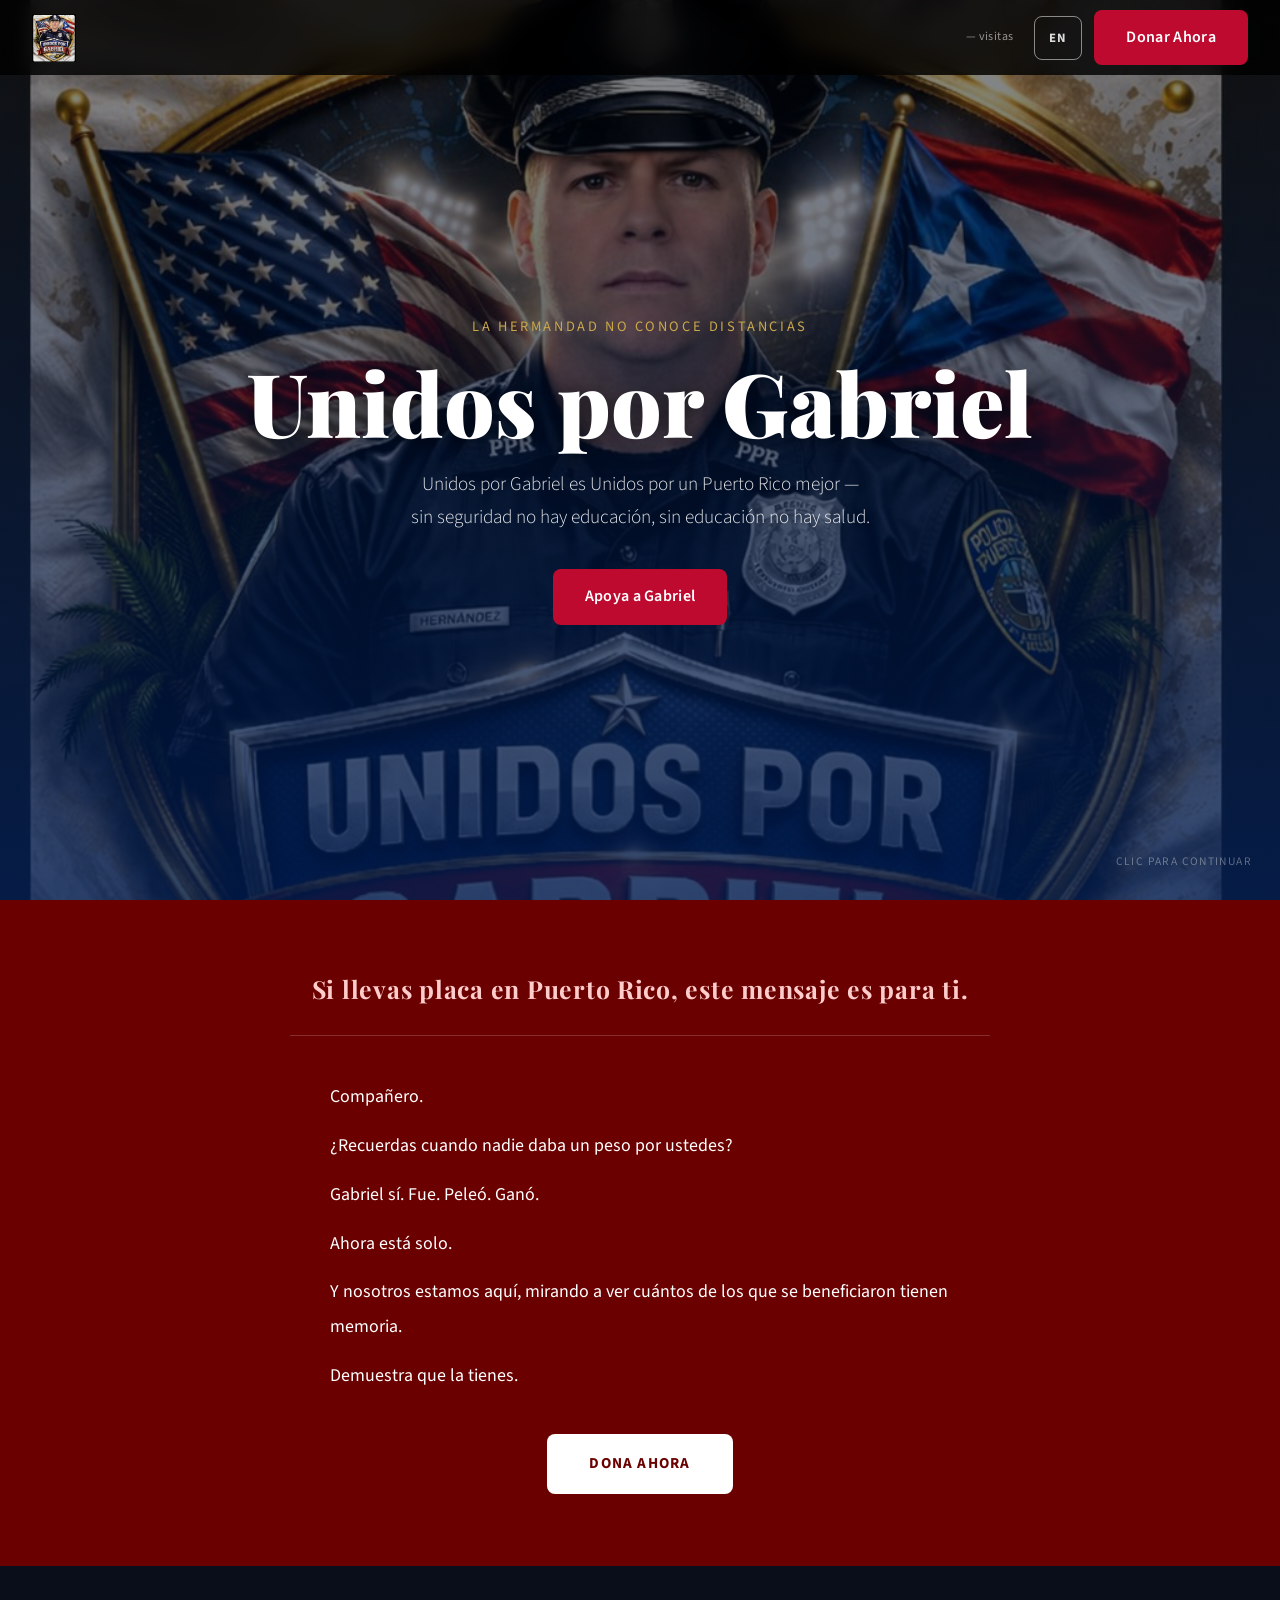
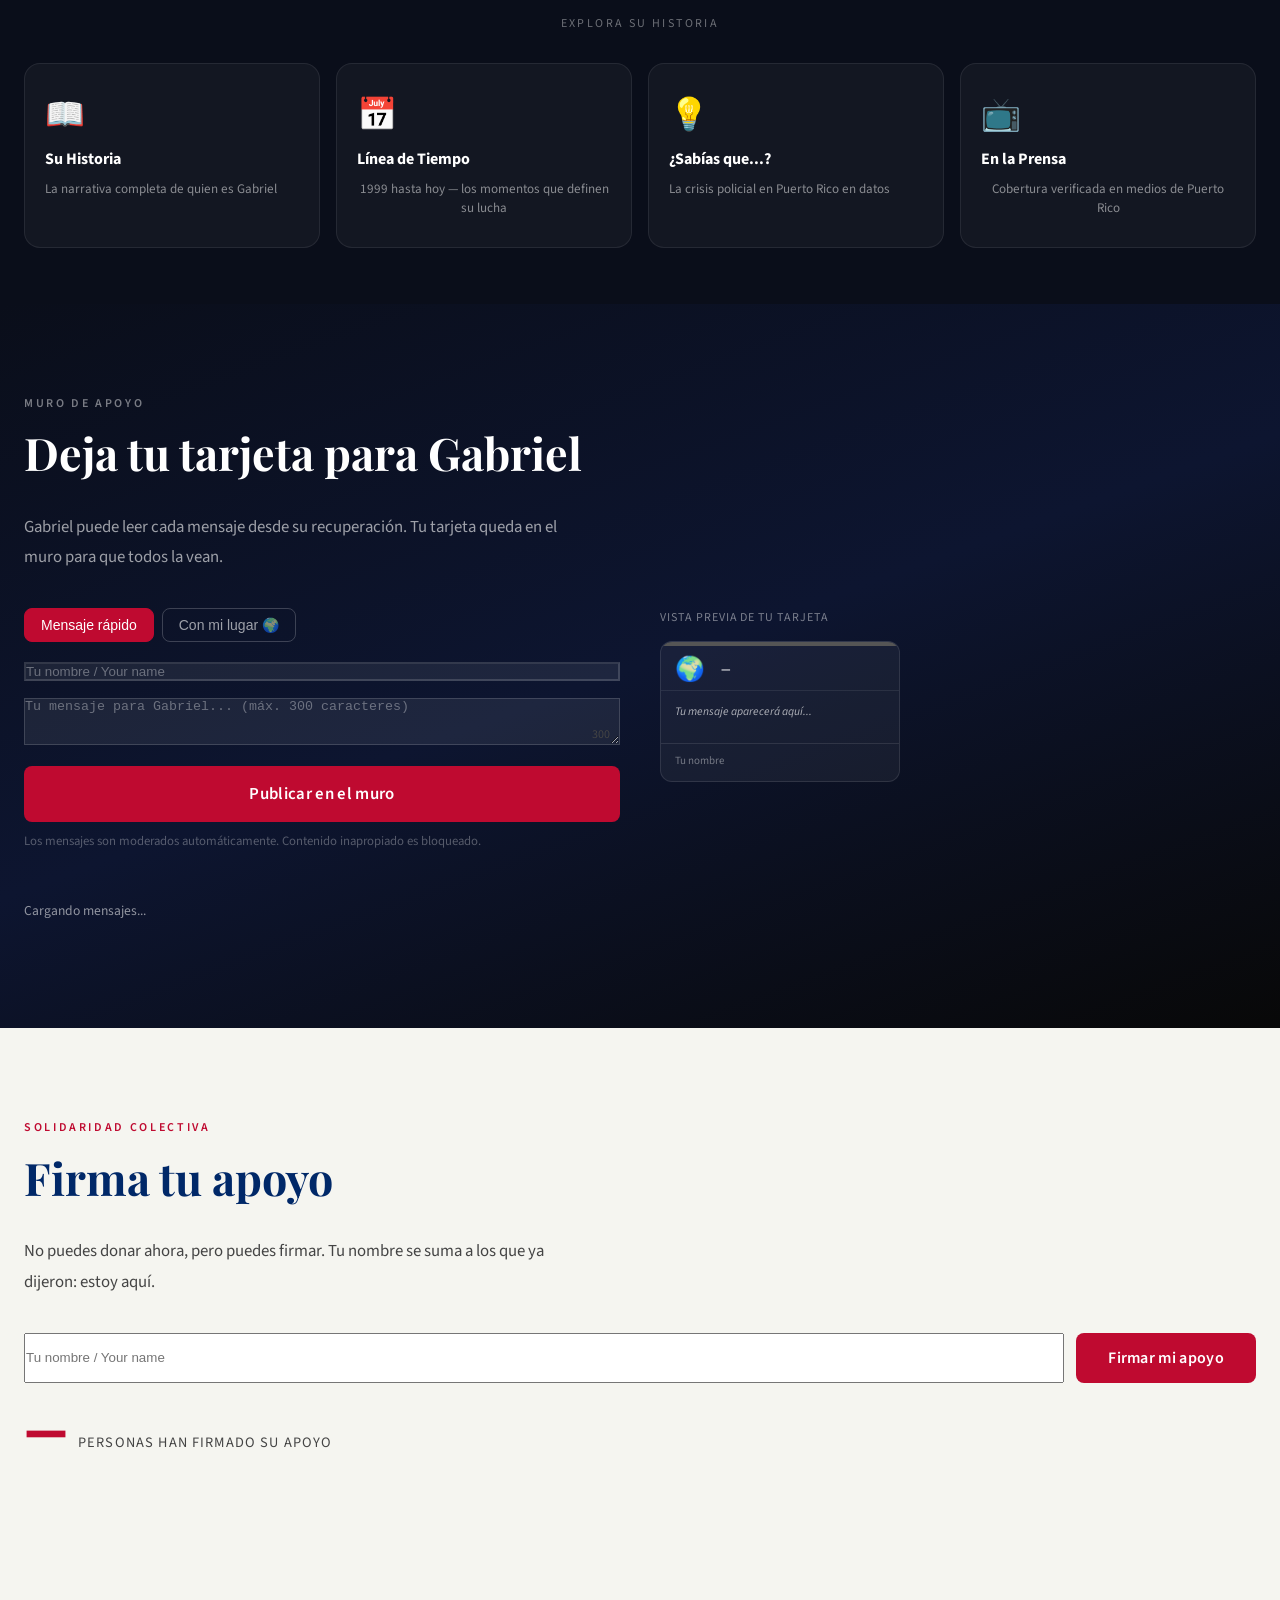
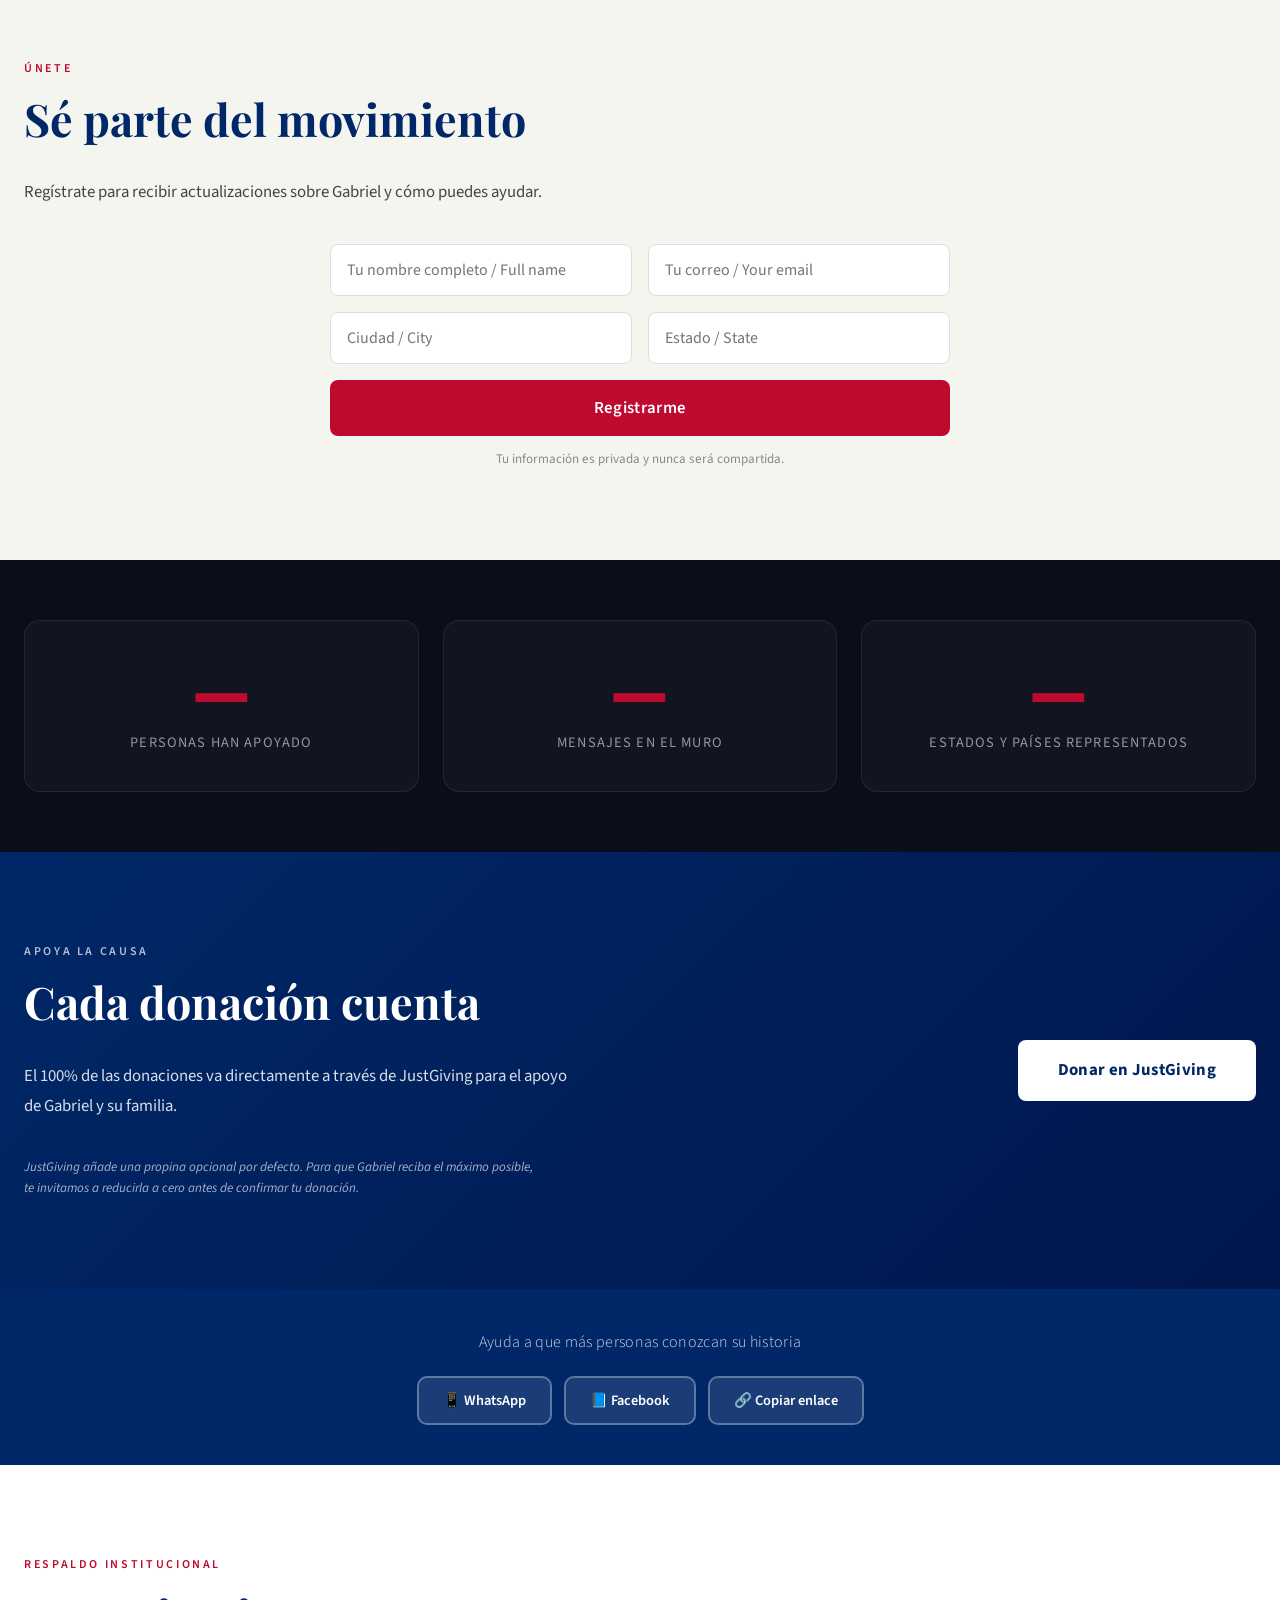
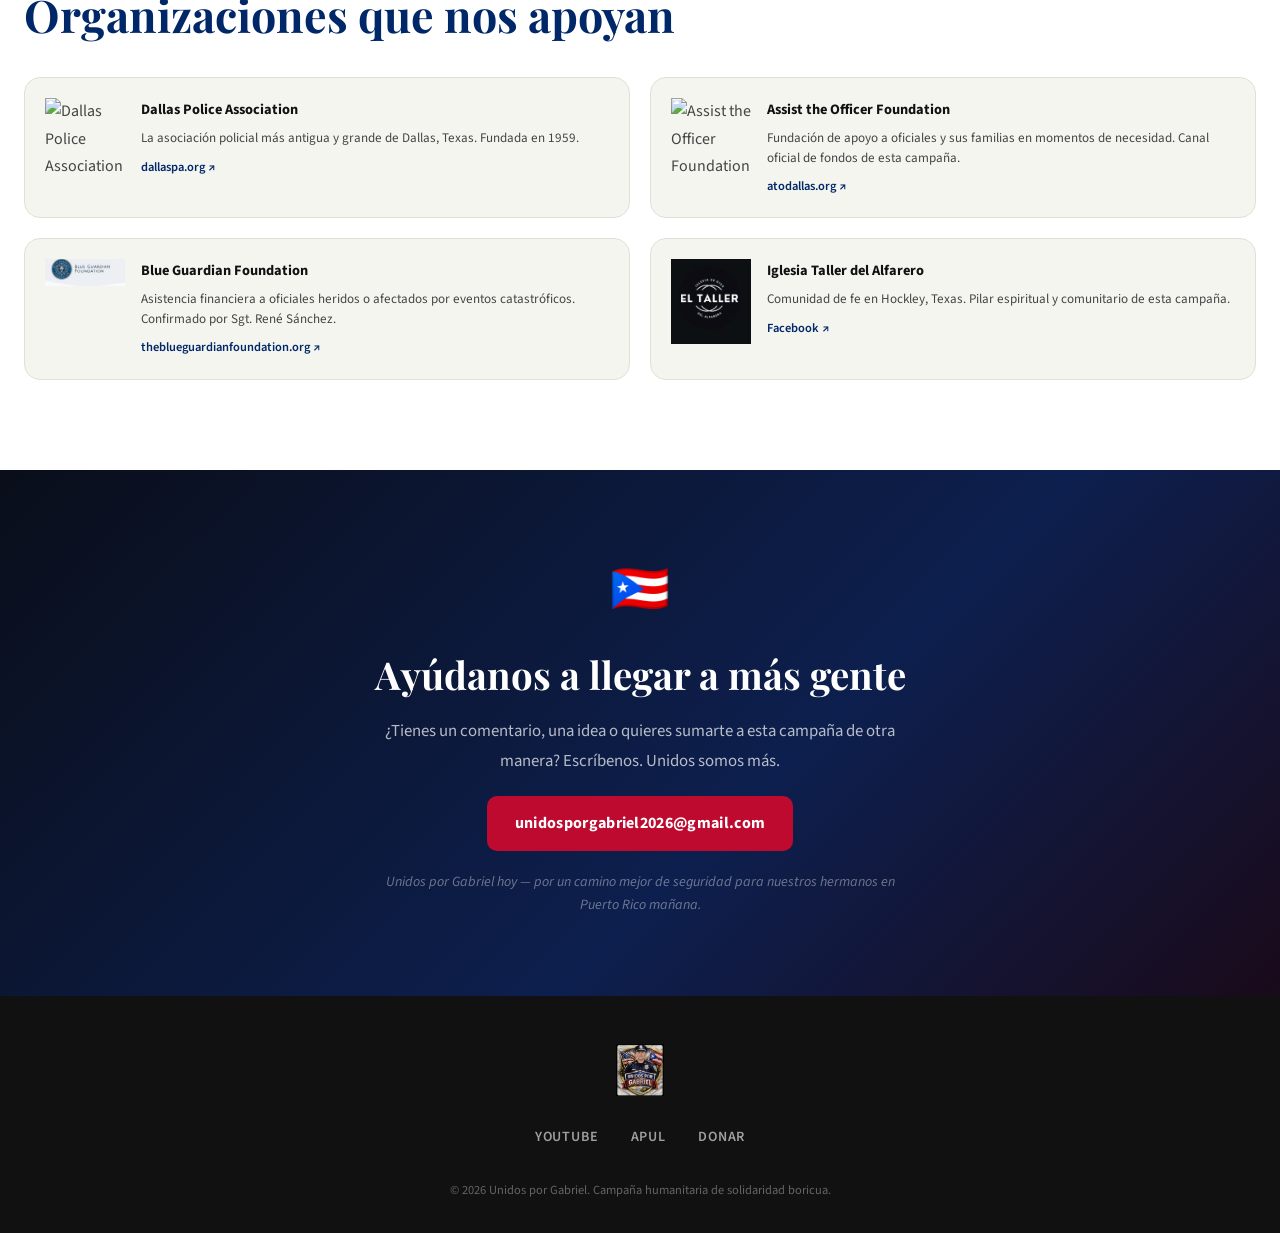
==== commit f5de8dfd: "feat: añadir sección mensaje coordinador con rotación diaria de 15 mensajes" ====
--- a/docs/index.html
+++ b/docs/index.html
@@ -179,6 +179,83 @@
   .frase-texto { font-size: 1.1rem; }
 }
 
+/* ── SECCIÓN MENSAJE COORDINADOR ─────────────── */
+.seccion-mensaje-coordinador {
+  position: relative;
+  padding: 72px 24px;
+  text-align: center;
+  overflow: hidden;
+  transition: background 0.3s;
+}
+.mc-scheme-1 { background: #0a0a0a; --mc-text: #ffffff; --mc-btn-bg: #002868; --mc-btn-text: #ffffff; --mc-title-color: #a8c4ff; }
+.mc-scheme-2 { background: #001a3d; --mc-text: #ffffff; --mc-btn-bg: #bf0a30; --mc-btn-text: #ffffff; --mc-title-color: #ffffff; }
+.mc-scheme-3 { background: #6b0000; --mc-text: #ffffff; --mc-btn-bg: #ffffff; --mc-btn-text: #6b0000; --mc-title-color: #ffcccc; }
+.mc-scheme-4 { background: #1a1a1a; --mc-text: #ffffff; --mc-btn-bg: #002868; --mc-btn-text: #ffffff; --mc-title-color: #a8c4ff; }
+.mc-scheme-5 { background: #002868; --mc-text: #ffffff; --mc-btn-bg: #bf0a30; --mc-btn-text: #ffffff; --mc-title-color: #ffffff; }
+
+.mc-titulo-fijo {
+  font-family: 'Playfair Display', serif;
+  font-size: clamp(1.05rem, 2.4vw, 1.55rem);
+  font-weight: 700;
+  color: var(--mc-title-color, #ffffff);
+  max-width: 700px;
+  margin: 0 auto 44px;
+  letter-spacing: 0.03em;
+  line-height: 1.4;
+  border-bottom: 1px solid rgba(255,255,255,0.18);
+  padding-bottom: 28px;
+}
+.mc-cuerpo {
+  max-width: 620px;
+  margin: 0 auto;
+}
+.mc-texto {
+  font-family: 'Source Sans 3', sans-serif;
+  font-size: clamp(1rem, 2vw, 1.12rem);
+  color: var(--mc-text, #ffffff);
+  line-height: 1.95;
+  margin-bottom: 40px;
+  text-align: left;
+}
+.mc-texto p { margin: 0 0 14px; }
+.mc-texto p:last-child { margin-bottom: 0; }
+.mc-btn-dona {
+  display: inline-block;
+  background: var(--mc-btn-bg, #002868);
+  color: var(--mc-btn-text, #ffffff) !important;
+  font-family: 'Source Sans 3', sans-serif;
+  font-weight: 700;
+  font-size: 0.95rem;
+  letter-spacing: 0.08em;
+  text-transform: uppercase;
+  padding: 15px 40px;
+  border-radius: 8px;
+  text-decoration: none;
+  transition: opacity 0.2s, transform 0.2s;
+  border: 2px solid rgba(255,255,255,0.25);
+}
+.mc-btn-dona:hover { opacity: 0.85; transform: translateY(-2px); }
+
+@media (min-width: 769px) {
+  .mc-titulo-fijo { animation: mcPulse 1s ease-out forwards; }
+  .mc-texto       { animation: mcFadeUp 0.65s ease-out 0.25s both; }
+  .mc-btn-dona    { animation: mcFadeUp 0.55s ease-out 0.55s both; }
+  @keyframes mcPulse {
+    0%   { opacity: 0; transform: scale(0.97); }
+    65%  { opacity: 1; transform: scale(1.01); }
+    100% { opacity: 1; transform: scale(1); }
+  }
+  @keyframes mcFadeUp {
+    from { opacity: 0; transform: translateY(22px); }
+    to   { opacity: 1; transform: translateY(0); }
+  }
+}
+@media (max-width: 768px) {
+  .seccion-mensaje-coordinador { padding: 48px 20px; }
+  .mc-titulo-fijo { margin-bottom: 28px; font-size: 1rem; }
+  .mc-texto { font-size: 0.97rem; }
+}
+
 /* ── VISITANTES BADGE ──────────────────────── */
 .visitas-badge {
   font-size: 0.75rem;
@@ -280,6 +357,15 @@
     </div>
   </section>
 
+
+  <!-- SECCIÓN: MENSAJE DEL COORDINADOR -->
+  <section class="seccion-mensaje-coordinador" id="mensaje-coordinador">
+    <div class="mc-titulo-fijo">Si llevas placa en Puerto Rico, este mensaje es para ti.</div>
+    <div class="mc-cuerpo">
+      <div class="mc-texto" id="mcTexto"></div>
+      <a href="https://justgiving.com/campaign/unidosforgabriel" target="_blank" rel="noopener" class="mc-btn-dona" id="mcBtnDona">Dona ahora</a>
+    </div>
+  </section>
 
   <section class="explora-section" id="explora">
     <div class="container">
@@ -1041,6 +1127,46 @@
 
   <script src="js/main.js"></script>
 
+  <script>
+  // ── MENSAJE COORDINADOR — ROTACIÓN DIARIA ────────────────────────────────
+  (function() {
+    var mensajes = [
+      ["Compañero.", "Gabriel estuvo ahí cuando nadie más estaba. Sin cobrar. Sin pedir. Sin esperar nada de ti.", "Ahora él necesita ayuda. Y estamos mirando a ver quién responde.", "No te estamos pidiendo que hagas lo que él hizo por ti.", "Te estamos pidiendo que dones.", "Eso es todo. Una donación. Del policía que benefició a los tuyos.", "Si puedes ignorar eso y seguir con tu día — hazlo.", "Pero si te queda aunque sea un poco de conciencia de lo que significa ser compañero — ya sabes dónde está el botón.", "La ola llegó. No llegues tarde."],
+      ["Compañero.", "Uno de los tuyos está transmitiendo un 10-50.", "No es un extraño. No es alguien que nunca hizo nada por ti.", "Es Gabriel. Y tú sabes exactamente quién es Gabriel.", "¿Cuántas veces respondiste un 10-50 sin pensarlo dos veces? ¿Cuántas veces dijiste \"voy\" antes de saber qué había al otro lado?", "Ahora el radio está sonando. Y es él.", "No hay excusa. No hay \"más tarde\". No hay \"cuando pueda\".", "Un compañero necesita respuesta ahora.", "¿Vas a contestar o vas a dejar que suene?"],
+      ["Compañero.", "¿Recuerdas cuando nadie daba un peso por ustedes?", "Gabriel sí. Fue. Peleó. Ganó.", "Ahora está solo.", "Y nosotros estamos aquí, mirando a ver cuántos de los que se beneficiaron tienen memoria.", "Demuestra que la tienes."],
+      ["Compañero.", "Él no te pidió permiso para pelear por ti.", "Simplemente lo hizo.", "Ahora te estamos pidiendo permiso para nada. Te estamos pidiendo que dones.", "Si eso es mucho pedir — algo está mal. Y tú lo sabes."],
+      ["Compañero.", "La diáspora se enteró antes que tú.", "Gente que lleva años fuera de la isla, que no lo conoce en persona, que nunca recibió un centavo de lo que él negoció — ya donó.", "¿Y tú?"],
+      ["Compañero.", "Hay dos tipos de policías.", "El que habla de compañerismo. Y el que lo demuestra.", "Gabriel lo demostró. Sin público. Sin cámaras. Sin paga.", "Ahora el mundo está mirando.", "¿Qué tipo eres tú?"],
+      ["Compañero.", "No te vamos a dejar tranquilo.", "Porque Gabriel no descansó hasta que lo logró por ti.", "Dona. Hoy. Ahora mismo."],
+      ["Compañero.", "Veinte años de servicio. Cero quejas. Cero excusas.", "Gabriel lo dio todo y se fue sin cobrarle nada a nadie.", "Eso se llama honor.", "¿Lo reconoces o lo dejas pasar?"],
+      ["Compañero.", "Cuando Gabriel peleó por ti, no sabía si ibas a agradecer.", "Lo hizo igual.", "Ahora tú sabes exactamente lo que está pasando.", "No hay excusa de ignorancia. No hay excusa de nada."],
+      ["Compañero.", "Este mensaje lo está leyendo gente en Texas, en Nueva York, en Florida, en Chicago.", "Puertorriqueños que nunca llevaron placa — donando por un hombre que nunca conocieron.", "Y tú, que lo conoces. Que sabes lo que hizo. Que lo viviste.", "Todavía pensando."],
+      ["Compañero.", "No te estamos pidiendo que vayas a Washington.", "No te estamos pidiendo 117 días de tu vida.", "No te estamos pidiendo que peles con nadie.", "Solo que dones.", "Eso es literalmente lo mínimo que puedes hacer."],
+      ["Compañero.", "El que pelea solo por su propio beneficio — eso abunda.", "El que pelea por los demás sin esperar nada — eso es escaso.", "Gabriel fue escaso.", "¿Lo vas a dejar solo ahora?"],
+      ["Compañero.", "Un día alguien va a preguntarle a tus hijos qué hiciste cuando Gabriel necesitó ayuda.", "¿Qué vas a querer que respondan?"],
+      ["Compañero.", "No importa cuánto. Importa que aparezcas.", "Gabriel nunca contó cuánto le costaba. Solo apareció.", "Ahora te toca a ti."],
+      ["Compañero.", "Este es el último mensaje que te vamos a mandar.", "No porque nos vamos a rendir. Sino porque ya dijimos todo lo que había que decir.", "Tú sabes quién es Gabriel. Tú sabes lo que hizo. Tú sabes lo que necesita.", "Y tú sabes lo que tienes que hacer."]
+    ];
+
+    var esquemas = ['mc-scheme-1','mc-scheme-2','mc-scheme-3','mc-scheme-4','mc-scheme-5'];
+    var idx = Math.floor(Date.now() / 86400000) % mensajes.length;
+    var esquema = esquemas[idx % esquemas.length];
+
+    var seccion = document.getElementById('mensaje-coordinador');
+    var textoEl = document.getElementById('mcTexto');
+
+    if (seccion && textoEl) {
+      seccion.classList.add(esquema);
+      var html = '';
+      var lineas = mensajes[idx];
+      for (var i = 0; i < lineas.length; i++) {
+        html += '<p>' + lineas[i] + '</p>';
+      }
+      textoEl.innerHTML = html;
+    }
+  })();
+  </script>
+
   <div class="notif-flotante" id="notifFlotante" style="display:none;">
     <span class="notif-icon">💙</span>
     <span class="notif-texto" id="notifTexto"></span>
--- a/docs/css/style.css
+++ b/docs/css/style.css
@@ -1450,3 +1450,223 @@
   .notif-flotante { display: none !important; }
   .muro-filtros { display: none; }
 }
+
+/* ══════════════════════════════════════════════════════
+   FIX MÓVIL — iOS + Android
+   Corrige overflow, grids, touch, y paneles
+   ══════════════════════════════════════════════════════ */
+
+/* Prevenir overflow horizontal global */
+html, body {
+  overflow-x: hidden;
+  max-width: 100%;
+}
+
+/* Todos los contenedores respetan el ancho */
+.container,
+.explora-section,
+.narrativa-container,
+.muro-compositor,
+.timeline-section,
+.sabiasque-section,
+.sq-carousel-wrap,
+.firma-form,
+.respaldo-grid,
+.contadores-grid,
+.logros-grid,
+.impacto-grid,
+.frases-grid,
+.narrativa-stats,
+.tl-tabs-nav {
+  max-width: 100%;
+  box-sizing: border-box;
+}
+
+/* ── MOBILE PRINCIPAL (≤768px) ─────────────────────── */
+@media (max-width: 768px) {
+
+  /* Grids — forzar 2 columnas o 1 columna */
+  .explora-grid { grid-template-columns: 1fr 1fr !important; gap: 12px; }
+  .logros-grid { grid-template-columns: 1fr 1fr !important; gap: 12px; }
+  .impacto-grid { grid-template-columns: 1fr 1fr !important; gap: 12px; }
+  .frases-grid { grid-template-columns: 1fr !important; }
+  .narrativa-stats { grid-template-columns: 1fr 1fr !important; gap: 12px; }
+  .contadores-grid { grid-template-columns: 1fr !important; gap: 12px; }
+  .respaldo-grid { grid-template-columns: 1fr !important; }
+  .emocional-grid { grid-template-columns: 1fr !important; }
+  .muro-compositor { grid-template-columns: 1fr !important; gap: 24px; }
+
+  /* Timeline tabs — scroll horizontal */
+  .tl-tabs-nav {
+    overflow-x: auto;
+    flex-wrap: nowrap !important;
+    -webkit-overflow-scrolling: touch;
+    scrollbar-width: none;
+    padding-bottom: 4px;
+  }
+  .tl-tabs-nav::-webkit-scrollbar { display: none; }
+  .tl-tab { flex-shrink: 0; white-space: nowrap; }
+
+  /* Carrusel sabías que — 1 tarjeta */
+  .sq-card { flex: 0 0 100% !important; }
+  .sq-carousel-wrap { gap: 8px; }
+
+  /* Paneles — ancho completo */
+  .content-panel { width: 100%; overflow-x: hidden; }
+
+  /* Volver btn */
+  .volver-btn { font-size: 0.9rem; padding: 12px 20px; }
+
+  /* Narrativa */
+  .narrativa-container { padding: 48px 16px 40px; }
+  .narrativa-body p { font-size: 1rem; line-height: 1.8; }
+  .narrativa-cita span { font-size: 1rem; }
+
+  /* Compartir */
+  .share-btns { flex-direction: column; align-items: stretch; }
+  .share-btn { width: 100%; text-align: center; }
+
+  /* Respaldo */
+  .respaldo-card { flex-direction: column; gap: 10px; }
+  .respaldo-logo { width: 60px; }
+
+  /* Firma */
+  .firma-form { flex-direction: column; }
+  .firma-form input,
+  .firma-form button { width: 100%; }
+
+  /* Modales — pantalla completa en móvil */
+  .prensa-modal-inner,
+  .card-modal-inner { max-width: 100%; border-radius: 12px 12px 0 0; }
+  .prensa-modal-overlay,
+  .frase-modal-overlay { align-items: flex-end; padding: 0; }
+  .frase-modal-inner { border-radius: 16px 16px 0 0; }
+
+  /* Tiles exploración — texto más pequeño */
+  .explora-icon { font-size: 1.4rem; }
+  .explora-title { font-size: 0.88rem; }
+  .explora-desc { font-size: 0.75rem; }
+  .explora-tile { padding: 16px 10px; }
+
+  /* Urgencia botones */
+  .urgencia-btns { flex-direction: column; align-items: center; }
+  .urgencia-btns a,
+  .urgencia-btns button { width: 100%; max-width: 320px; text-align: center; }
+
+  /* Muro oscuro inputs */
+  .muro-oscuro input,
+  .muro-oscuro textarea,
+  .muro-oscuro select { font-size: 16px !important; }
+
+  /* Preview card — ancho completo */
+  .wall-card-preview { max-width: 100%; }
+
+  /* Frases */
+  .frase-texto { font-size: 1rem; }
+  .frase-modal-inner { padding: 28px 20px; }
+  .frase-modal-cita { font-size: 1.2rem; }
+}
+
+/* ── MOBILE PEQUEÑO (≤480px) ───────────────────────── */
+@media (max-width: 480px) {
+  .explora-grid { grid-template-columns: 1fr 1fr !important; }
+  .narrativa-titulo { font-size: 1.6rem; }
+  .tl-panel-title { font-size: 1.2rem; }
+  .sq-num { font-size: 2.2rem; }
+  .muro-cards-grid { grid-template-columns: 1fr !important; }
+  .logro-num { font-size: 1.8rem; }
+  .llamado-title { font-size: 1.4rem; }
+  .firma-num { font-size: 2.2rem; }
+
+  /* Paneles en móvil pequeño */
+  .content-panel { padding: 0; }
+}
+
+/* ── iOS ESPECÍFICO ────────────────────────────────── */
+@supports (-webkit-touch-callout: none) {
+  /* Evitar zoom en inputs en iOS */
+  input, select, textarea { font-size: 16px !important; }
+
+  /* Safe area para notch */
+  .nav { padding-top: max(10px, env(safe-area-inset-top)); }
+  .notif-flotante { display: none !important; }
+
+  /* Smooth scroll nativo */
+  html { scroll-behavior: smooth; -webkit-overflow-scrolling: touch; }
+
+  /* Fix botones iOS */
+  button, .btn-donate, .btn-secondary, .explora-tile {
+    -webkit-appearance: none;
+    cursor: pointer;
+  }
+}
+
+/* ── TOUCH — TODOS LOS DISPOSITIVOS ────────────────── */
+@media (hover: none) and (pointer: coarse) {
+  /* Hacer frase-ver-mas siempre visible en touch */
+  .frase-ver-mas { opacity: 1 !important; }
+
+  /* Área de toque mínima en todos los botones */
+  button, .btn-donate, .btn-secondary, .muro-tab,
+  .explora-tile, .tl-tab, .frase-card, .prensa-card,
+  .respaldo-card, .wall-card {
+    min-height: 44px;
+    -webkit-tap-highlight-color: transparent;
+    touch-action: manipulation;
+  }
+
+  /* Hover effects off en touch */
+  .explora-tile:hover { transform: none; }
+  .respaldo-card:hover { transform: none; }
+  .wall-card:hover { transform: none; }
+}
+
+/* ── HERO MÓVIL — sin cortinas que bloquen ─────────── */
+@media (max-width: 768px) {
+  .split-top, .split-bot {
+    display: none !important;
+  }
+  .hero {
+    cursor: default !important;
+  }
+  .hero-img {
+    opacity: 1 !important;
+    animation: none !important;
+    transform: none !important;
+  }
+  .hero-overlay {
+    opacity: 1 !important;
+    animation: none !important;
+  }
+  .hero-eyebrow,
+  .hero-title,
+  .hero-sub,
+  .hero-actions {
+    opacity: 1 !important;
+    animation: none !important;
+    transform: none !important;
+  }
+  .hero-skip-hint { display: none !important; }
+
+  /* Asegurar que los tiles y botones son clickeables */
+  .explora-tile,
+  .volver-btn,
+  .btn-donate,
+  .btn-secondary,
+  .muro-tab,
+  .tl-tab,
+  .frase-card,
+  .prensa-card,
+  .wall-card,
+  .share-btn {
+    position: relative;
+    z-index: 1;
+    pointer-events: auto !important;
+  }
+
+  /* El panel activo debe estar por encima de todo */
+  .content-panel.active {
+    position: relative;
+    z-index: 2;
+  }
+}
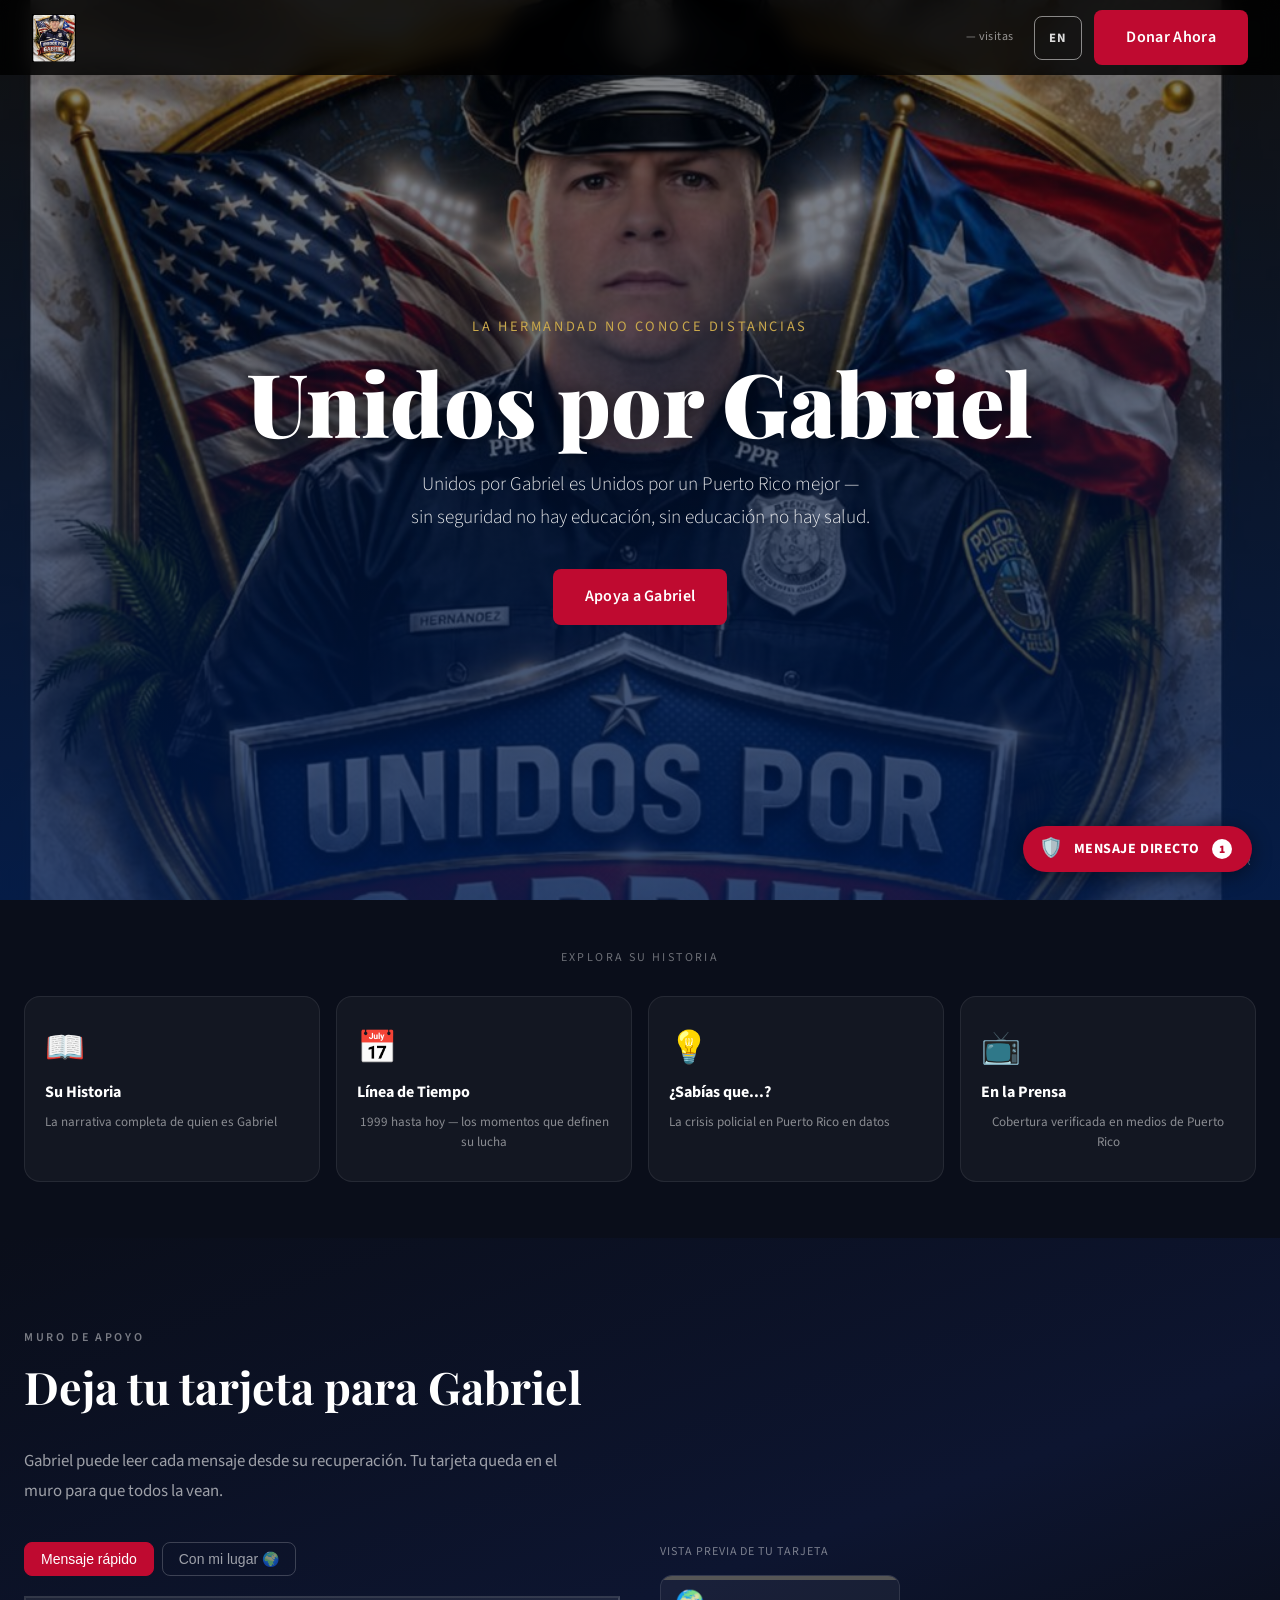
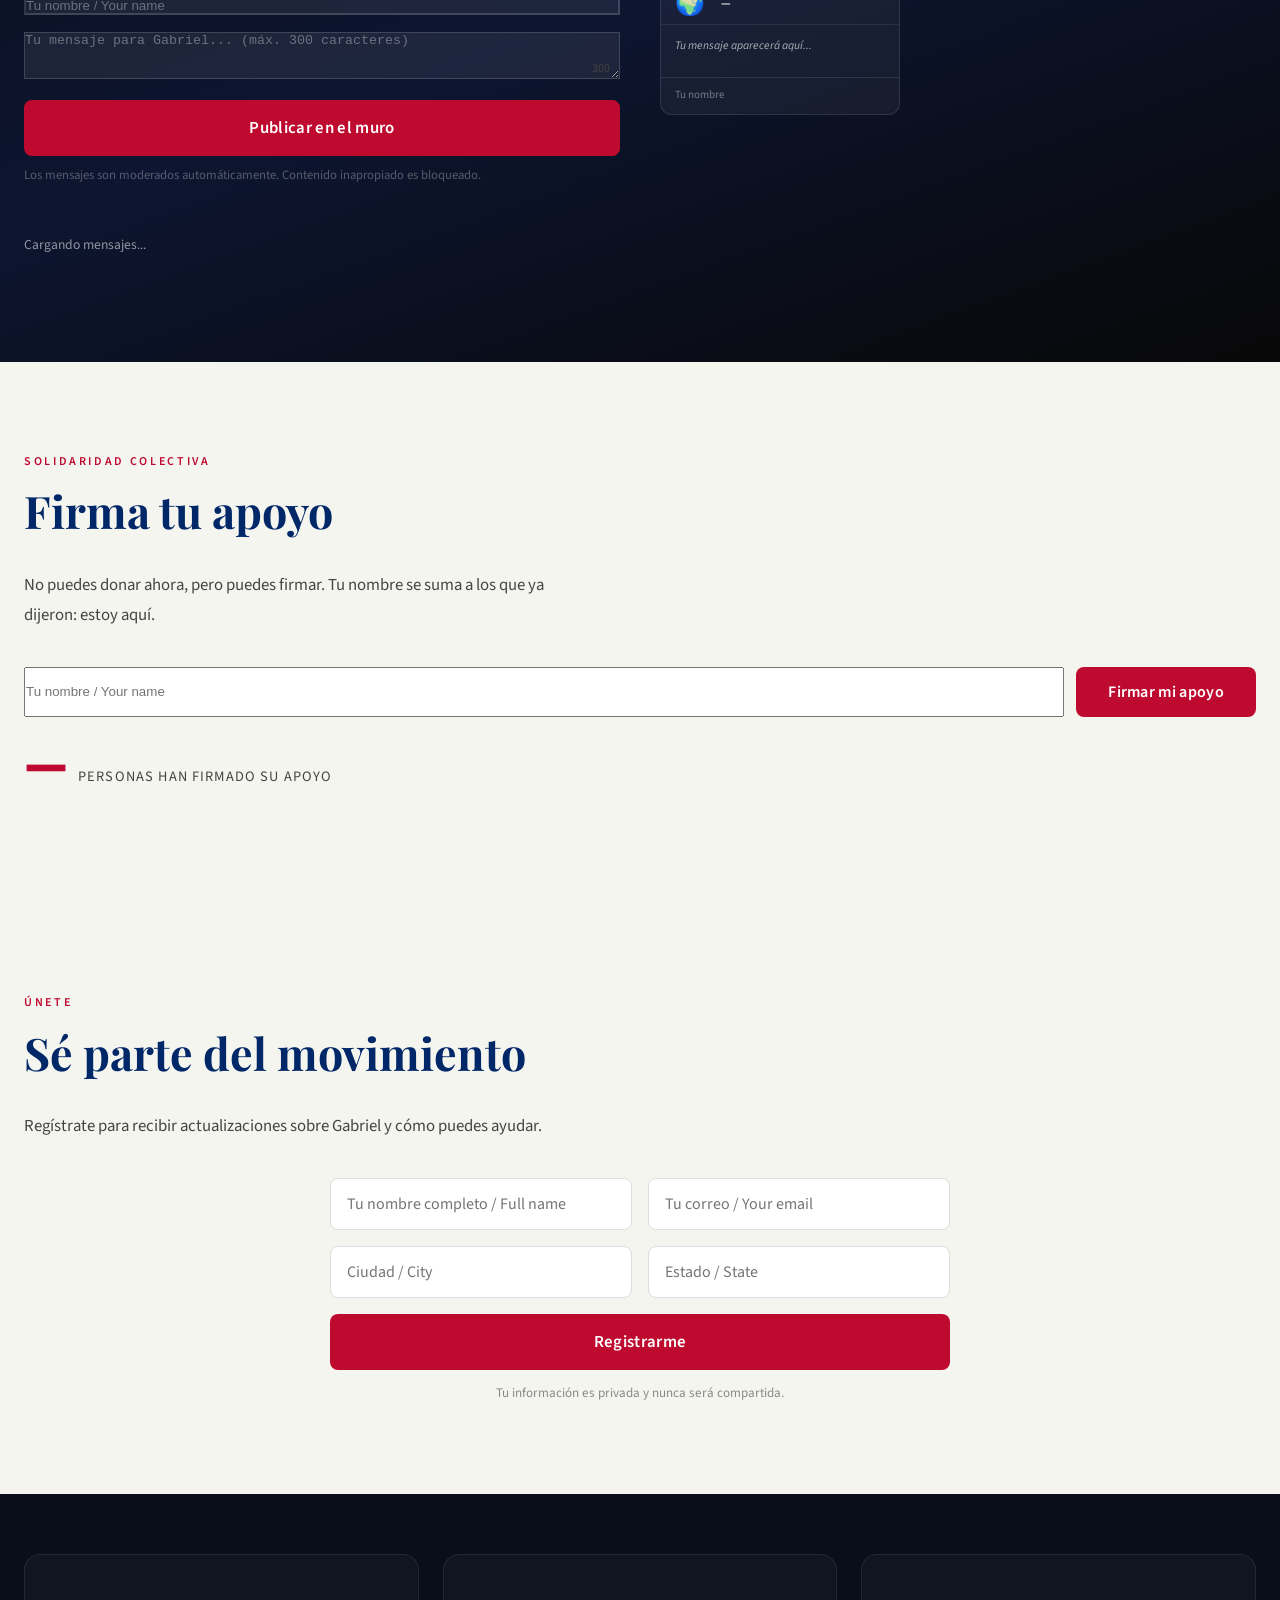
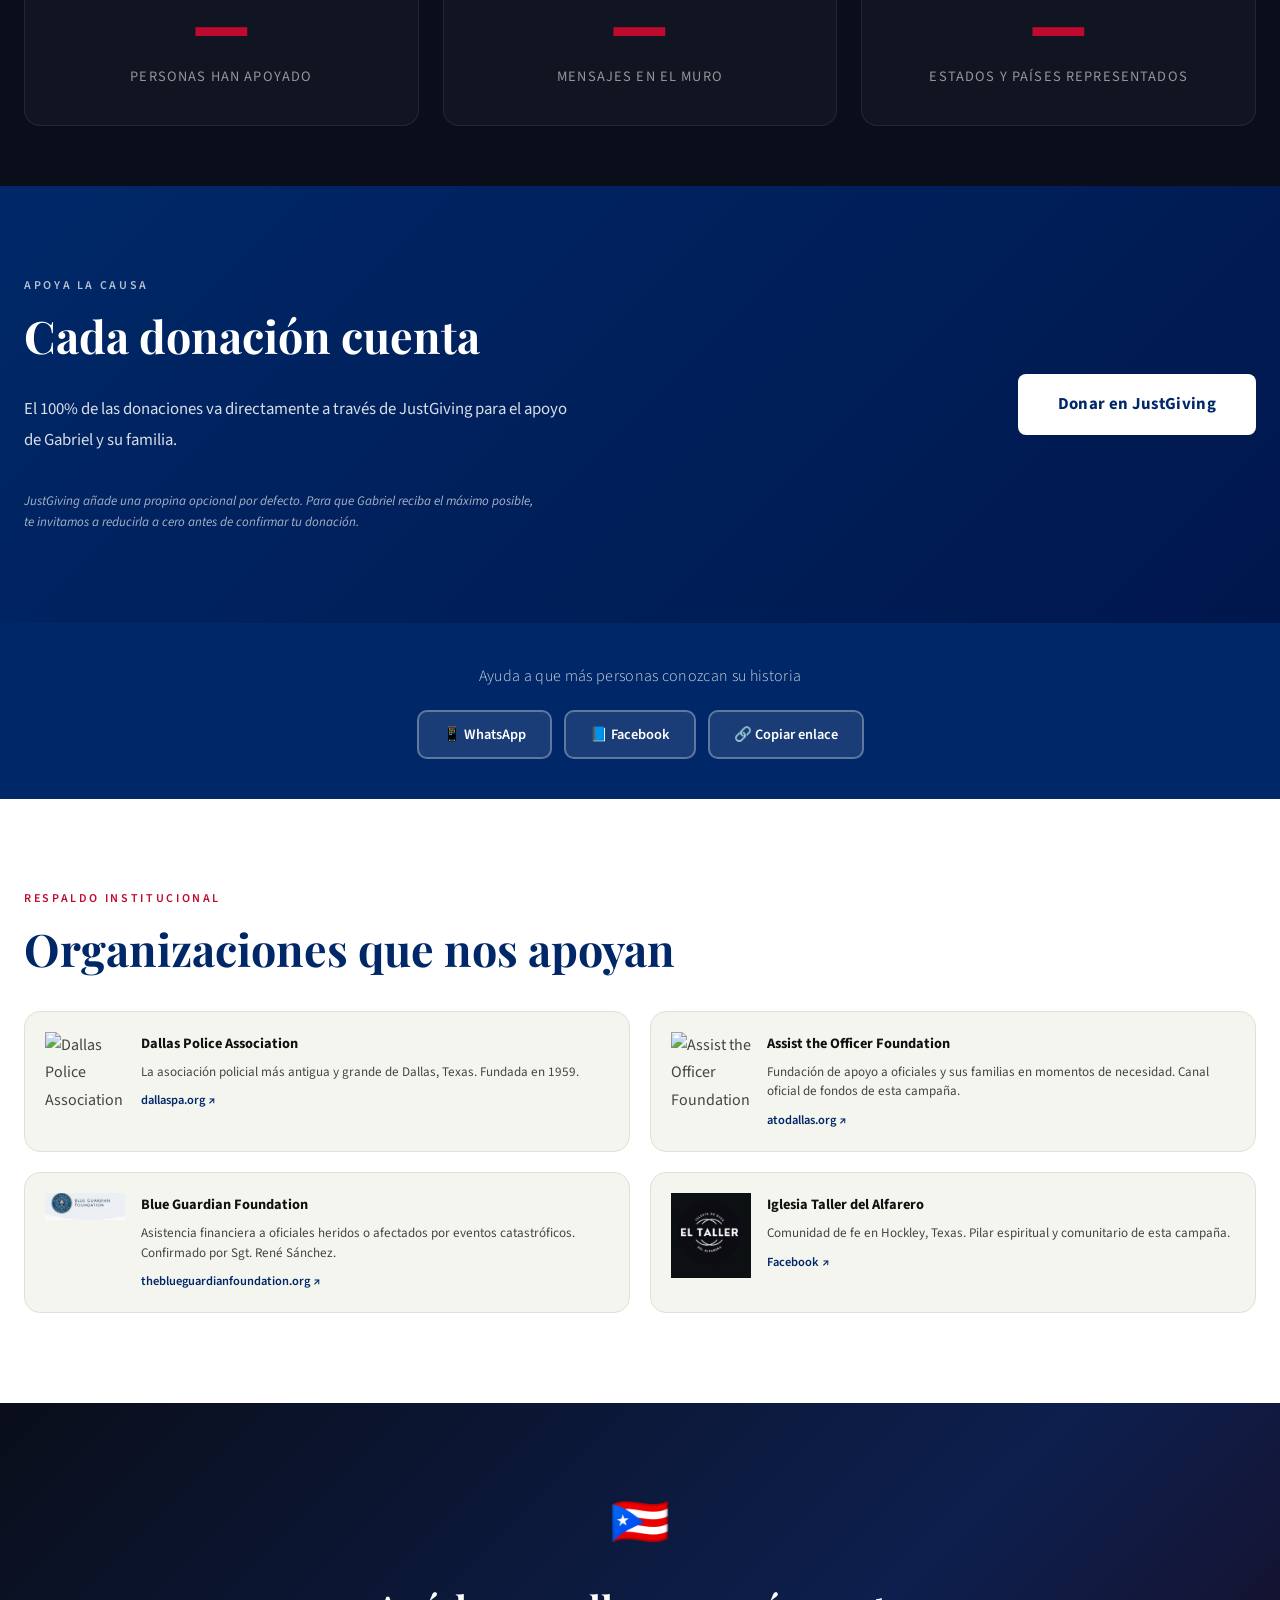
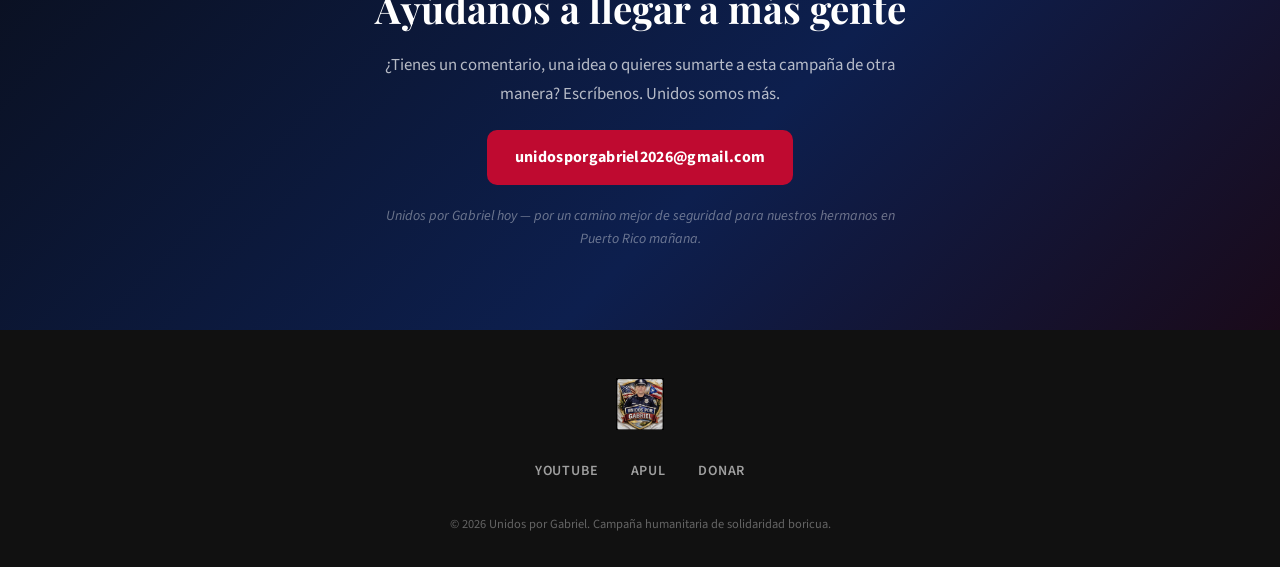
==== commit c570deb6: "feat: popup flotante mensaje coordinador — click-por-click, bilingüe, animado" ====
--- a/docs/index.html
+++ b/docs/index.html
@@ -179,81 +179,183 @@
   .frase-texto { font-size: 1.1rem; }
 }
 
-/* ── SECCIÓN MENSAJE COORDINADOR ─────────────── */
-.seccion-mensaje-coordinador {
+/* ── POPUP MENSAJE COORDINADOR ───────────────── */
+.mc-trigger {
+  position: fixed;
+  bottom: 28px;
+  right: 28px;
+  z-index: 900;
+  display: flex;
+  align-items: center;
+  gap: 10px;
+  background: #bf0a30;
+  color: #ffffff;
+  border: none;
+  border-radius: 50px;
+  padding: 13px 20px 13px 16px;
+  cursor: pointer;
+  box-shadow: 0 4px 20px rgba(0,0,0,0.45);
+  font-family: 'Source Sans 3', sans-serif;
+  font-size: 0.88rem;
+  font-weight: 700;
+  letter-spacing: 0.04em;
+  text-transform: uppercase;
+  animation: mcTriggerPulse 2.8s ease-in-out infinite;
+  transition: transform 0.15s, box-shadow 0.15s;
+}
+.mc-trigger:hover {
+  transform: translateY(-2px);
+  box-shadow: 0 6px 24px rgba(0,0,0,0.55);
+  animation: none;
+}
+.mc-trigger-icon { font-size: 1.2rem; line-height: 1; }
+.mc-trigger-label { white-space: nowrap; }
+.mc-trigger-badge {
+  background: #ffffff;
+  color: #bf0a30;
+  border-radius: 50%;
+  width: 20px;
+  height: 20px;
+  font-size: 0.72rem;
+  font-weight: 900;
+  display: flex;
+  align-items: center;
+  justify-content: center;
+  margin-left: 2px;
+  flex-shrink: 0;
+}
+@keyframes mcTriggerPulse {
+  0%, 100% { box-shadow: 0 4px 20px rgba(191,10,48,0.5); }
+  50% { box-shadow: 0 4px 32px rgba(191,10,48,0.85), 0 0 0 8px rgba(191,10,48,0.12); }
+}
+
+/* Modal overlay */
+.mc-overlay {
+  display: none;
+  position: fixed;
+  inset: 0;
+  z-index: 1000;
+  background: rgba(0,0,0,0.82);
+  align-items: center;
+  justify-content: center;
+  padding: 20px;
+}
+.mc-overlay.open { display: flex; }
+
+/* Modal box */
+.mc-modal {
   position: relative;
-  padding: 72px 24px;
-  text-align: center;
+  max-width: 600px;
+  width: 100%;
+  border-radius: 16px;
+  padding: 52px 48px 44px;
+  text-align: left;
   overflow: hidden;
-  transition: background 0.3s;
-}
-.mc-scheme-1 { background: #0a0a0a; --mc-text: #ffffff; --mc-btn-bg: #002868; --mc-btn-text: #ffffff; --mc-title-color: #a8c4ff; }
-.mc-scheme-2 { background: #001a3d; --mc-text: #ffffff; --mc-btn-bg: #bf0a30; --mc-btn-text: #ffffff; --mc-title-color: #ffffff; }
-.mc-scheme-3 { background: #6b0000; --mc-text: #ffffff; --mc-btn-bg: #ffffff; --mc-btn-text: #6b0000; --mc-title-color: #ffcccc; }
-.mc-scheme-4 { background: #1a1a1a; --mc-text: #ffffff; --mc-btn-bg: #002868; --mc-btn-text: #ffffff; --mc-title-color: #a8c4ff; }
-.mc-scheme-5 { background: #002868; --mc-text: #ffffff; --mc-btn-bg: #bf0a30; --mc-btn-text: #ffffff; --mc-title-color: #ffffff; }
-
-.mc-titulo-fijo {
+}
+.mc-scheme-1 { background: #0a0a0a; --mc-text:#fff; --mc-title:#a8c4ff; --mc-btn-bg:#002868; --mc-btn-text:#fff; }
+.mc-scheme-2 { background: #001a3d; --mc-text:#fff; --mc-title:#ffffff; --mc-btn-bg:#bf0a30; --mc-btn-text:#fff; }
+.mc-scheme-3 { background: #6b0000; --mc-text:#fff; --mc-title:#ffcccc; --mc-btn-bg:#ffffff; --mc-btn-text:#6b0000; }
+.mc-scheme-4 { background: #1a1a1a; --mc-text:#fff; --mc-title:#a8c4ff; --mc-btn-bg:#002868; --mc-btn-text:#fff; }
+.mc-scheme-5 { background: #002868; --mc-text:#fff; --mc-title:#ffffff; --mc-btn-bg:#bf0a30; --mc-btn-text:#fff; }
+
+.mc-modal-close {
+  position: absolute;
+  top: 16px;
+  right: 18px;
+  background: none;
+  border: none;
+  color: rgba(255,255,255,0.55);
+  font-size: 1.4rem;
+  cursor: pointer;
+  line-height: 1;
+  padding: 4px 8px;
+  transition: color 0.15s;
+}
+.mc-modal-close:hover { color: #fff; }
+
+.mc-modal-titulo {
   font-family: 'Playfair Display', serif;
-  font-size: clamp(1.05rem, 2.4vw, 1.55rem);
+  font-size: clamp(0.95rem, 2vw, 1.15rem);
   font-weight: 700;
-  color: var(--mc-title-color, #ffffff);
-  max-width: 700px;
-  margin: 0 auto 44px;
-  letter-spacing: 0.03em;
+  color: var(--mc-title, #fff);
+  margin-bottom: 28px;
+  padding-bottom: 20px;
+  border-bottom: 1px solid rgba(255,255,255,0.18);
   line-height: 1.4;
-  border-bottom: 1px solid rgba(255,255,255,0.18);
-  padding-bottom: 28px;
-}
-.mc-cuerpo {
-  max-width: 620px;
-  margin: 0 auto;
-}
-.mc-texto {
+}
+.mc-modal-texto {
   font-family: 'Source Sans 3', sans-serif;
-  font-size: clamp(1rem, 2vw, 1.12rem);
-  color: var(--mc-text, #ffffff);
+  font-size: clamp(0.97rem, 1.8vw, 1.07rem);
+  color: var(--mc-text, #fff);
   line-height: 1.95;
-  margin-bottom: 40px;
-  text-align: left;
-}
-.mc-texto p { margin: 0 0 14px; }
-.mc-texto p:last-child { margin-bottom: 0; }
-.mc-btn-dona {
+  margin-bottom: 36px;
+}
+.mc-modal-texto p { margin: 0 0 13px; }
+.mc-modal-texto p:last-child { margin-bottom: 0; }
+.mc-modal-footer {
+  display: flex;
+  align-items: center;
+  justify-content: space-between;
+  gap: 16px;
+  flex-wrap: wrap;
+}
+.mc-modal-dona {
   display: inline-block;
   background: var(--mc-btn-bg, #002868);
-  color: var(--mc-btn-text, #ffffff) !important;
+  color: var(--mc-btn-text, #fff) !important;
   font-family: 'Source Sans 3', sans-serif;
   font-weight: 700;
-  font-size: 0.95rem;
-  letter-spacing: 0.08em;
+  font-size: 0.9rem;
+  letter-spacing: 0.07em;
   text-transform: uppercase;
-  padding: 15px 40px;
+  padding: 13px 32px;
   border-radius: 8px;
   text-decoration: none;
-  transition: opacity 0.2s, transform 0.2s;
-  border: 2px solid rgba(255,255,255,0.25);
-}
-.mc-btn-dona:hover { opacity: 0.85; transform: translateY(-2px); }
-
-@media (min-width: 769px) {
-  .mc-titulo-fijo { animation: mcPulse 1s ease-out forwards; }
-  .mc-texto       { animation: mcFadeUp 0.65s ease-out 0.25s both; }
-  .mc-btn-dona    { animation: mcFadeUp 0.55s ease-out 0.55s both; }
-  @keyframes mcPulse {
-    0%   { opacity: 0; transform: scale(0.97); }
-    65%  { opacity: 1; transform: scale(1.01); }
-    100% { opacity: 1; transform: scale(1); }
-  }
-  @keyframes mcFadeUp {
-    from { opacity: 0; transform: translateY(22px); }
-    to   { opacity: 1; transform: translateY(0); }
-  }
-}
-@media (max-width: 768px) {
-  .seccion-mensaje-coordinador { padding: 48px 20px; }
-  .mc-titulo-fijo { margin-bottom: 28px; font-size: 1rem; }
-  .mc-texto { font-size: 0.97rem; }
+  border: 2px solid rgba(255,255,255,0.2);
+  transition: opacity 0.15s;
+}
+.mc-modal-dona:hover { opacity: 0.85; }
+.mc-modal-next {
+  background: none;
+  border: 1px solid rgba(255,255,255,0.3);
+  color: rgba(255,255,255,0.75);
+  font-family: 'Source Sans 3', sans-serif;
+  font-size: 0.82rem;
+  letter-spacing: 0.05em;
+  padding: 10px 18px;
+  border-radius: 8px;
+  cursor: pointer;
+  transition: all 0.15s;
+}
+.mc-modal-next:hover { border-color: rgba(255,255,255,0.7); color: #fff; }
+.mc-modal-counter {
+  width: 100%;
+  text-align: right;
+  font-size: 0.75rem;
+  color: rgba(255,255,255,0.35);
+  margin-top: 12px;
+  letter-spacing: 0.05em;
+}
+
+/* Modal open animation */
+.mc-modal { animation: mcModalIn 0.3s ease-out both; }
+@keyframes mcModalIn {
+  from { opacity: 0; transform: translateY(18px) scale(0.97); }
+  to   { opacity: 1; transform: translateY(0) scale(1); }
+}
+.mc-modal-titulo { animation: mcFadeUp 0.4s ease-out 0.1s both; }
+.mc-modal-texto  { animation: mcFadeUp 0.4s ease-out 0.2s both; }
+.mc-modal-footer { animation: mcFadeUp 0.4s ease-out 0.3s both; }
+@keyframes mcFadeUp {
+  from { opacity: 0; transform: translateY(14px); }
+  to   { opacity: 1; transform: translateY(0); }
+}
+
+@media (max-width: 600px) {
+  .mc-modal { padding: 44px 24px 36px; }
+  .mc-trigger { bottom: 18px; right: 18px; padding: 11px 16px 11px 13px; font-size: 0.8rem; }
+  .mc-modal-footer { flex-direction: column; align-items: stretch; text-align: center; }
+  .mc-modal-dona, .mc-modal-next { text-align: center; }
 }
 
 /* ── VISITANTES BADGE ──────────────────────── */
@@ -357,15 +459,6 @@
     </div>
   </section>
 
-
-  <!-- SECCIÓN: MENSAJE DEL COORDINADOR -->
-  <section class="seccion-mensaje-coordinador" id="mensaje-coordinador">
-    <div class="mc-titulo-fijo">Si llevas placa en Puerto Rico, este mensaje es para ti.</div>
-    <div class="mc-cuerpo">
-      <div class="mc-texto" id="mcTexto"></div>
-      <a href="https://justgiving.com/campaign/unidosforgabriel" target="_blank" rel="noopener" class="mc-btn-dona" id="mcBtnDona">Dona ahora</a>
-    </div>
-  </section>
 
   <section class="explora-section" id="explora">
     <div class="container">
@@ -1113,6 +1206,26 @@
     </div>
   </section>
 
+  <!-- BOTÓN FLOTANTE + POPUP MENSAJE COORDINADOR -->
+  <button class="mc-trigger" id="mcTrigger" onclick="mcAbrir()" aria-label="Mensaje para policías de Puerto Rico">
+    <span class="mc-trigger-icon">🛡️</span>
+    <span class="mc-trigger-label" data-es="Mensaje directo" data-en="Direct message">Mensaje directo</span>
+    <span class="mc-trigger-badge" id="mcBadge">1</span>
+  </button>
+
+  <div class="mc-overlay" id="mcOverlay" onclick="mcCerrarOverlay(event)">
+    <div class="mc-modal mc-scheme-1" id="mcModal">
+      <button class="mc-modal-close" onclick="mcCerrar()" aria-label="Cerrar">✕</button>
+      <div class="mc-modal-titulo" id="mcTitulo"></div>
+      <div class="mc-modal-texto" id="mcTexto"></div>
+      <div class="mc-modal-footer">
+        <a href="https://justgiving.com/campaign/unidosforgabriel" target="_blank" rel="noopener" class="mc-modal-dona" data-es="Dona ahora" data-en="Donate Now">Dona ahora</a>
+        <button class="mc-modal-next" onclick="mcSiguiente()" data-es="Siguiente mensaje →" data-en="Next message →">Siguiente mensaje →</button>
+      </div>
+      <div class="mc-modal-counter" id="mcCounter"></div>
+    </div>
+  </div>
+
   <footer class="footer">
     <div class="container footer-inner">
       <img src="assets/images/logo_campaign.png" alt="Unidos por Gabriel" class="footer-logo" />
@@ -1128,43 +1241,112 @@
   <script src="js/main.js"></script>
 
   <script>
-  // ── MENSAJE COORDINADOR — ROTACIÓN DIARIA ────────────────────────────────
-  (function() {
-    var mensajes = [
-      ["Compañero.", "Gabriel estuvo ahí cuando nadie más estaba. Sin cobrar. Sin pedir. Sin esperar nada de ti.", "Ahora él necesita ayuda. Y estamos mirando a ver quién responde.", "No te estamos pidiendo que hagas lo que él hizo por ti.", "Te estamos pidiendo que dones.", "Eso es todo. Una donación. Del policía que benefició a los tuyos.", "Si puedes ignorar eso y seguir con tu día — hazlo.", "Pero si te queda aunque sea un poco de conciencia de lo que significa ser compañero — ya sabes dónde está el botón.", "La ola llegó. No llegues tarde."],
-      ["Compañero.", "Uno de los tuyos está transmitiendo un 10-50.", "No es un extraño. No es alguien que nunca hizo nada por ti.", "Es Gabriel. Y tú sabes exactamente quién es Gabriel.", "¿Cuántas veces respondiste un 10-50 sin pensarlo dos veces? ¿Cuántas veces dijiste \"voy\" antes de saber qué había al otro lado?", "Ahora el radio está sonando. Y es él.", "No hay excusa. No hay \"más tarde\". No hay \"cuando pueda\".", "Un compañero necesita respuesta ahora.", "¿Vas a contestar o vas a dejar que suene?"],
-      ["Compañero.", "¿Recuerdas cuando nadie daba un peso por ustedes?", "Gabriel sí. Fue. Peleó. Ganó.", "Ahora está solo.", "Y nosotros estamos aquí, mirando a ver cuántos de los que se beneficiaron tienen memoria.", "Demuestra que la tienes."],
-      ["Compañero.", "Él no te pidió permiso para pelear por ti.", "Simplemente lo hizo.", "Ahora te estamos pidiendo permiso para nada. Te estamos pidiendo que dones.", "Si eso es mucho pedir — algo está mal. Y tú lo sabes."],
-      ["Compañero.", "La diáspora se enteró antes que tú.", "Gente que lleva años fuera de la isla, que no lo conoce en persona, que nunca recibió un centavo de lo que él negoció — ya donó.", "¿Y tú?"],
-      ["Compañero.", "Hay dos tipos de policías.", "El que habla de compañerismo. Y el que lo demuestra.", "Gabriel lo demostró. Sin público. Sin cámaras. Sin paga.", "Ahora el mundo está mirando.", "¿Qué tipo eres tú?"],
-      ["Compañero.", "No te vamos a dejar tranquilo.", "Porque Gabriel no descansó hasta que lo logró por ti.", "Dona. Hoy. Ahora mismo."],
-      ["Compañero.", "Veinte años de servicio. Cero quejas. Cero excusas.", "Gabriel lo dio todo y se fue sin cobrarle nada a nadie.", "Eso se llama honor.", "¿Lo reconoces o lo dejas pasar?"],
-      ["Compañero.", "Cuando Gabriel peleó por ti, no sabía si ibas a agradecer.", "Lo hizo igual.", "Ahora tú sabes exactamente lo que está pasando.", "No hay excusa de ignorancia. No hay excusa de nada."],
-      ["Compañero.", "Este mensaje lo está leyendo gente en Texas, en Nueva York, en Florida, en Chicago.", "Puertorriqueños que nunca llevaron placa — donando por un hombre que nunca conocieron.", "Y tú, que lo conoces. Que sabes lo que hizo. Que lo viviste.", "Todavía pensando."],
-      ["Compañero.", "No te estamos pidiendo que vayas a Washington.", "No te estamos pidiendo 117 días de tu vida.", "No te estamos pidiendo que peles con nadie.", "Solo que dones.", "Eso es literalmente lo mínimo que puedes hacer."],
-      ["Compañero.", "El que pelea solo por su propio beneficio — eso abunda.", "El que pelea por los demás sin esperar nada — eso es escaso.", "Gabriel fue escaso.", "¿Lo vas a dejar solo ahora?"],
-      ["Compañero.", "Un día alguien va a preguntarle a tus hijos qué hiciste cuando Gabriel necesitó ayuda.", "¿Qué vas a querer que respondan?"],
-      ["Compañero.", "No importa cuánto. Importa que aparezcas.", "Gabriel nunca contó cuánto le costaba. Solo apareció.", "Ahora te toca a ti."],
-      ["Compañero.", "Este es el último mensaje que te vamos a mandar.", "No porque nos vamos a rendir. Sino porque ya dijimos todo lo que había que decir.", "Tú sabes quién es Gabriel. Tú sabes lo que hizo. Tú sabes lo que necesita.", "Y tú sabes lo que tienes que hacer."]
-    ];
-
-    var esquemas = ['mc-scheme-1','mc-scheme-2','mc-scheme-3','mc-scheme-4','mc-scheme-5'];
-    var idx = Math.floor(Date.now() / 86400000) % mensajes.length;
-    var esquema = esquemas[idx % esquemas.length];
-
-    var seccion = document.getElementById('mensaje-coordinador');
-    var textoEl = document.getElementById('mcTexto');
-
-    if (seccion && textoEl) {
-      seccion.classList.add(esquema);
-      var html = '';
-      var lineas = mensajes[idx];
-      for (var i = 0; i < lineas.length; i++) {
-        html += '<p>' + lineas[i] + '</p>';
-      }
-      textoEl.innerHTML = html;
+  // ── POPUP MENSAJE COORDINADOR ────────────────────────────────────────────
+  var MC = {
+    idx: 0,
+    esquemas: ['mc-scheme-1','mc-scheme-2','mc-scheme-3','mc-scheme-4','mc-scheme-5'],
+    mensajes: {
+      es: [
+        ["Compañero.","Gabriel estuvo ahí cuando nadie más estaba. Sin cobrar. Sin pedir. Sin esperar nada de ti.","Ahora él necesita ayuda. Y estamos mirando a ver quién responde.","No te estamos pidiendo que hagas lo que él hizo por ti.","Te estamos pidiendo que dones.","Eso es todo. Una donación. Del policía que benefició a los tuyos.","Si puedes ignorar eso y seguir con tu día — hazlo.","Pero si te queda aunque sea un poco de conciencia de lo que significa ser compañero — ya sabes dónde está el botón.","La ola llegó. No llegues tarde."],
+        ["Compañero.","Uno de los tuyos está transmitiendo un 10-50.","No es un extraño. No es alguien que nunca hizo nada por ti.","Es Gabriel. Y tú sabes exactamente quién es Gabriel.","¿Cuántas veces respondiste un 10-50 sin pensarlo dos veces? ¿Cuántas veces dijiste \"voy\" antes de saber qué había al otro lado?","Ahora el radio está sonando. Y es él.","No hay excusa. No hay \"más tarde\". No hay \"cuando pueda\".","Un compañero necesita respuesta ahora.","¿Vas a contestar o vas a dejar que suene?"],
+        ["Compañero.","¿Recuerdas cuando nadie daba un peso por ustedes?","Gabriel sí. Fue. Peleó. Ganó.","Ahora está solo.","Y nosotros estamos aquí, mirando a ver cuántos de los que se beneficiaron tienen memoria.","Demuestra que la tienes."],
+        ["Compañero.","Él no te pidió permiso para pelear por ti.","Simplemente lo hizo.","Ahora te estamos pidiendo permiso para nada. Te estamos pidiendo que dones.","Si eso es mucho pedir — algo está mal. Y tú lo sabes."],
+        ["Compañero.","La diáspora se enteró antes que tú.","Gente que lleva años fuera de la isla, que no lo conoce en persona, que nunca recibió un centavo de lo que él negoció — ya donó.","¿Y tú?"],
+        ["Compañero.","Hay dos tipos de policías.","El que habla de compañerismo. Y el que lo demuestra.","Gabriel lo demostró. Sin público. Sin cámaras. Sin paga.","Ahora el mundo está mirando.","¿Qué tipo eres tú?"],
+        ["Compañero.","No te vamos a dejar tranquilo.","Porque Gabriel no descansó hasta que lo logró por ti.","Dona. Hoy. Ahora mismo."],
+        ["Compañero.","Veinte años de servicio. Cero quejas. Cero excusas.","Gabriel lo dio todo y se fue sin cobrarle nada a nadie.","Eso se llama honor.","¿Lo reconoces o lo dejas pasar?"],
+        ["Compañero.","Cuando Gabriel peleó por ti, no sabía si ibas a agradecer.","Lo hizo igual.","Ahora tú sabes exactamente lo que está pasando.","No hay excusa de ignorancia. No hay excusa de nada."],
+        ["Compañero.","Este mensaje lo está leyendo gente en Texas, en Nueva York, en Florida, en Chicago.","Puertorriqueños que nunca llevaron placa — donando por un hombre que nunca conocieron.","Y tú, que lo conoces. Que sabes lo que hizo. Que lo viviste.","Todavía pensando."],
+        ["Compañero.","No te estamos pidiendo que vayas a Washington.","No te estamos pidiendo 117 días de tu vida.","No te estamos pidiendo que peles con nadie.","Solo que dones.","Eso es literalmente lo mínimo que puedes hacer."],
+        ["Compañero.","El que pelea solo por su propio beneficio — eso abunda.","El que pelea por los demás sin esperar nada — eso es escaso.","Gabriel fue escaso.","¿Lo vas a dejar solo ahora?"],
+        ["Compañero.","Un día alguien va a preguntarle a tus hijos qué hiciste cuando Gabriel necesitó ayuda.","¿Qué vas a querer que respondan?"],
+        ["Compañero.","No importa cuánto. Importa que aparezcas.","Gabriel nunca contó cuánto le costaba. Solo apareció.","Ahora te toca a ti."],
+        ["Compañero.","Este es el último mensaje que te vamos a mandar.","No porque nos vamos a rendir. Sino porque ya dijimos todo lo que había que decir.","Tú sabes quién es Gabriel. Tú sabes lo que hizo. Tú sabes lo que necesita.","Y tú sabes lo que tienes que hacer."]
+      ],
+      en: [
+        ["Officer.","Gabriel was there when no one else was. No pay. No ask. No expectations.","Now he needs help. And we're watching to see who shows up.","We're not asking you to do what he did for you.","We're asking you to donate.","That's it. One donation. For the officer who fought for yours.","If you can ignore that and go on with your day — go ahead.","But if you have even a shred of what it means to be a brother in blue — you know where the button is.","The wave is here. Don't miss it."],
+        ["Officer.","One of your own is transmitting a 10-50.","Not a stranger. Not someone who never did anything for you.","It's Gabriel. And you know exactly who Gabriel is.","How many times did you respond to a 10-50 without thinking twice? How many times did you say \"copy\" before knowing what was on the other end?","The radio is ringing now. And it's him.","No excuse. No \"later\". No \"when I can\".","A fellow officer needs a response now.","Are you going to answer, or let it ring?"],
+        ["Officer.","Remember when nobody gave a damn about you?","Gabriel did. He went. He fought. He won.","Now he's alone.","And we're here, watching to see how many of those who benefited still have memory.","Prove that you do."],
+        ["Officer.","He didn't ask your permission to fight for you.","He just did it.","Now we're asking you for nothing. We're asking you to donate.","If that's too much to ask — something is wrong. And you know it."],
+        ["Officer.","The diaspora found out before you did.","People who've been off the island for years, who never met him, who never received a cent from what he negotiated — they already donated.","And you?"],
+        ["Officer.","There are two kinds of cops.","The one who talks about brotherhood. And the one who shows it.","Gabriel showed it. No audience. No cameras. No pay.","Now the world is watching.","Which one are you?"],
+        ["Officer.","We're not going to leave you alone.","Because Gabriel didn't rest until he got it done for you.","Donate. Today. Right now."],
+        ["Officer.","Twenty years of service. Zero complaints. Zero excuses.","Gabriel gave everything and left without charging anyone a cent.","That's called honor.","Do you recognize it, or do you let it pass?"],
+        ["Officer.","When Gabriel fought for you, he didn't know if you'd be grateful.","He did it anyway.","Now you know exactly what's happening.","No excuse of ignorance. No excuse at all."],
+        ["Officer.","This message is being read by people in Texas, New York, Florida, Chicago.","Puerto Ricans who never carried a badge — donating for a man they never met.","And you, who knows him. Who knows what he did. Who lived it.","Still thinking."],
+        ["Officer.","We're not asking you to go to Washington.","We're not asking for 117 days of your life.","We're not asking you to fight anyone.","Just donate.","That is literally the least you can do."],
+        ["Officer.","The one who fights only for himself — that's common.","The one who fights for others with no expectation — that's rare.","Gabriel was rare.","Are you going to leave him alone now?"],
+        ["Officer.","One day someone is going to ask your kids what you did when Gabriel needed help.","What do you want them to say?"],
+        ["Officer.","It doesn't matter how much. It matters that you show up.","Gabriel never counted what it cost him. He just showed up.","Now it's your turn."],
+        ["Officer.","This is the last message we're sending you.","Not because we're giving up. But because we've said everything that needed to be said.","You know who Gabriel is. You know what he did. You know what he needs.","And you know what you have to do."]
+      ]
     }
-  })();
+  };
+
+  function mcGetLang() {
+    return (document.documentElement.lang === 'en' || (window.currentLang && window.currentLang === 'en')) ? 'en' : 'es';
+  }
+
+  function mcRenderizar() {
+    var lang = mcGetLang();
+    var lineas = MC.mensajes[lang][MC.idx];
+    var esquema = MC.esquemas[MC.idx % MC.esquemas.length];
+    var modal = document.getElementById('mcModal');
+    var titulo = document.getElementById('mcTitulo');
+    var texto = document.getElementById('mcTexto');
+    var counter = document.getElementById('mcCounter');
+    var badge = document.getElementById('mcBadge');
+
+    // Reset esquema
+    MC.esquemas.forEach(function(e) { modal.classList.remove(e); });
+    modal.classList.add(esquema);
+
+    // Reiniciar animación
+    modal.style.animation = 'none';
+    titulo.style.animation = 'none';
+    texto.style.animation = 'none';
+    void modal.offsetWidth;
+    modal.style.animation = '';
+    titulo.style.animation = '';
+    texto.style.animation = '';
+
+    titulo.textContent = lang === 'es'
+      ? 'Si llevas placa en Puerto Rico, este mensaje es para ti.'
+      : 'If you carry a badge in Puerto Rico, this message is for you.';
+
+    var html = '';
+    for (var i = 0; i < lineas.length; i++) { html += '<p>' + lineas[i] + '</p>'; }
+    texto.innerHTML = html;
+
+    counter.textContent = (MC.idx + 1) + ' / ' + MC.mensajes[lang].length;
+    badge.textContent = MC.idx + 1;
+  }
+
+  function mcAbrir() {
+    document.getElementById('mcOverlay').classList.add('open');
+    document.body.style.overflow = 'hidden';
+    mcRenderizar();
+  }
+
+  function mcCerrar() {
+    document.getElementById('mcOverlay').classList.remove('open');
+    document.body.style.overflow = '';
+    MC.idx = (MC.idx + 1) % 15;
+    document.getElementById('mcBadge').textContent = MC.idx + 1;
+  }
+
+  function mcSiguiente() {
+    MC.idx = (MC.idx + 1) % 15;
+    mcRenderizar();
+  }
+
+  function mcCerrarOverlay(e) {
+    if (e.target === document.getElementById('mcOverlay')) mcCerrar();
+  }
+
+  document.addEventListener('keydown', function(e) {
+    if (e.key === 'Escape') mcCerrar();
+  });
   </script>
 
   <div class="notif-flotante" id="notifFlotante" style="display:none;">
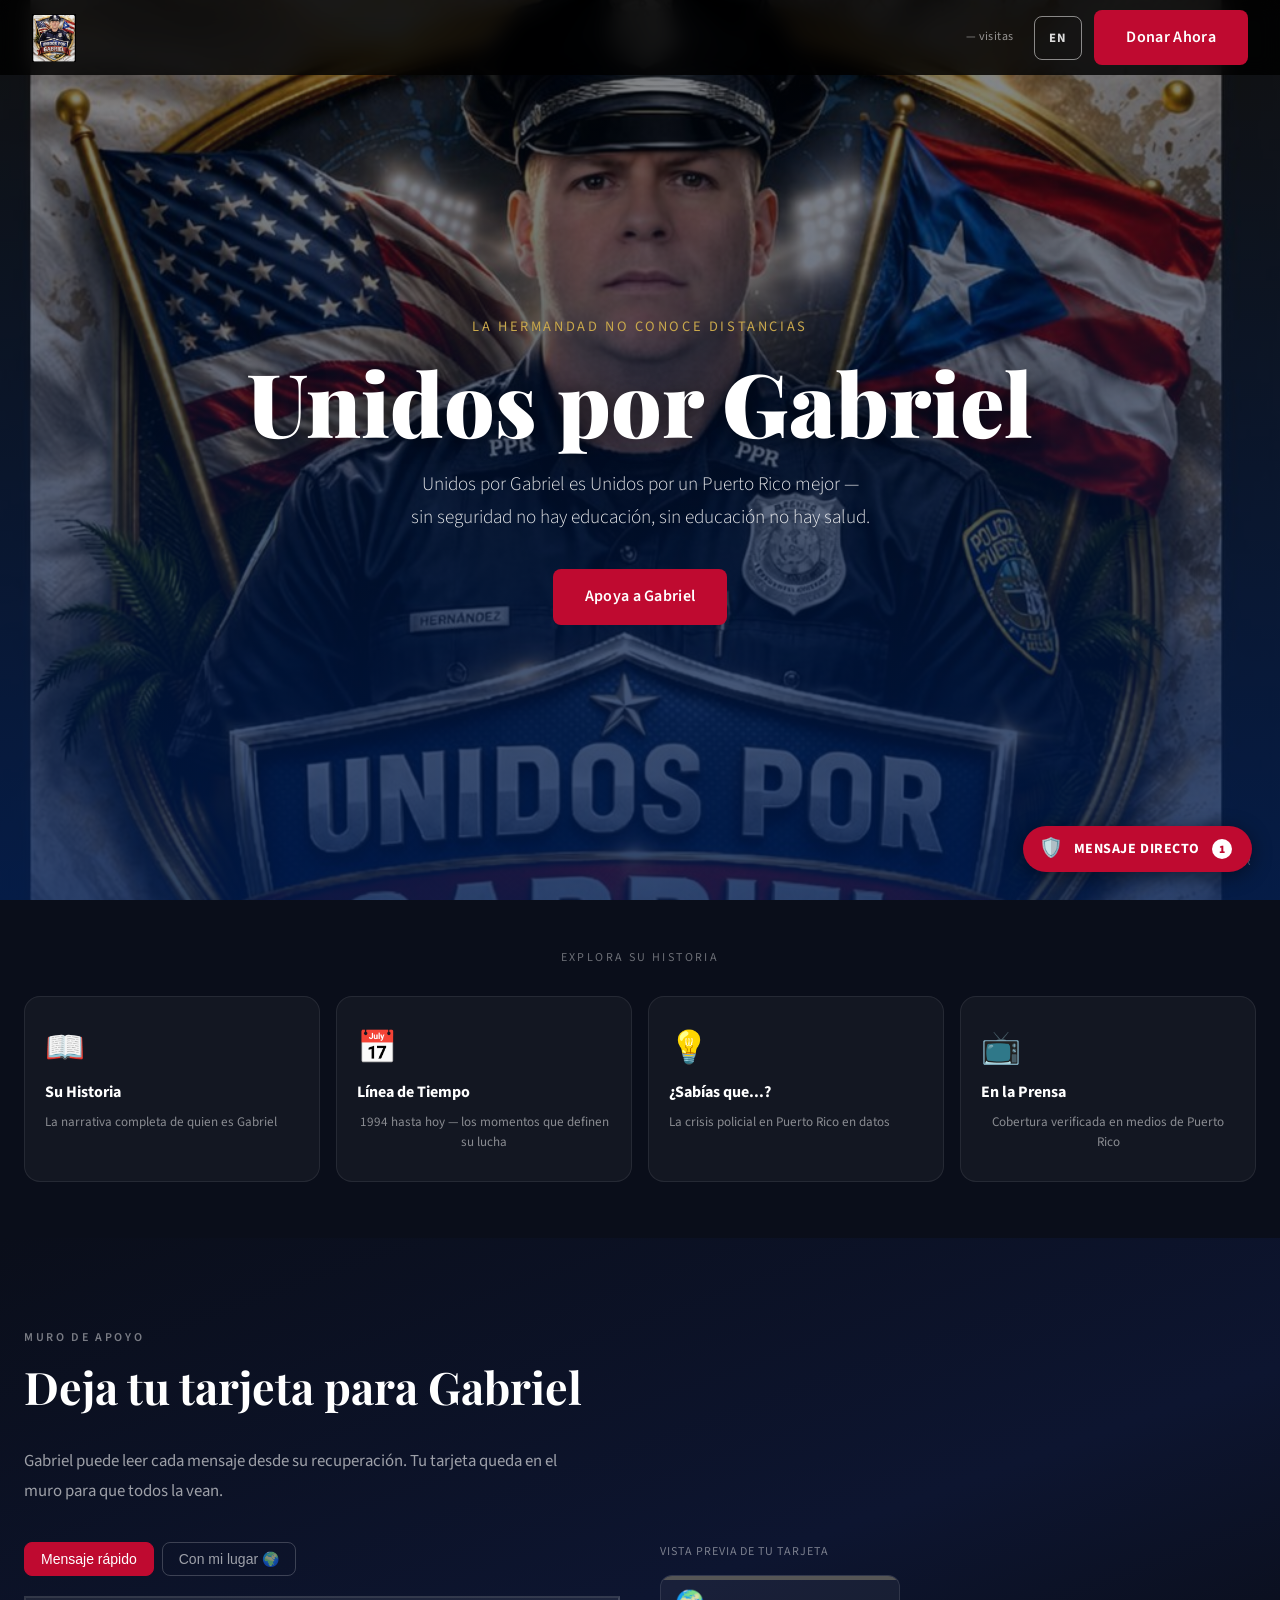
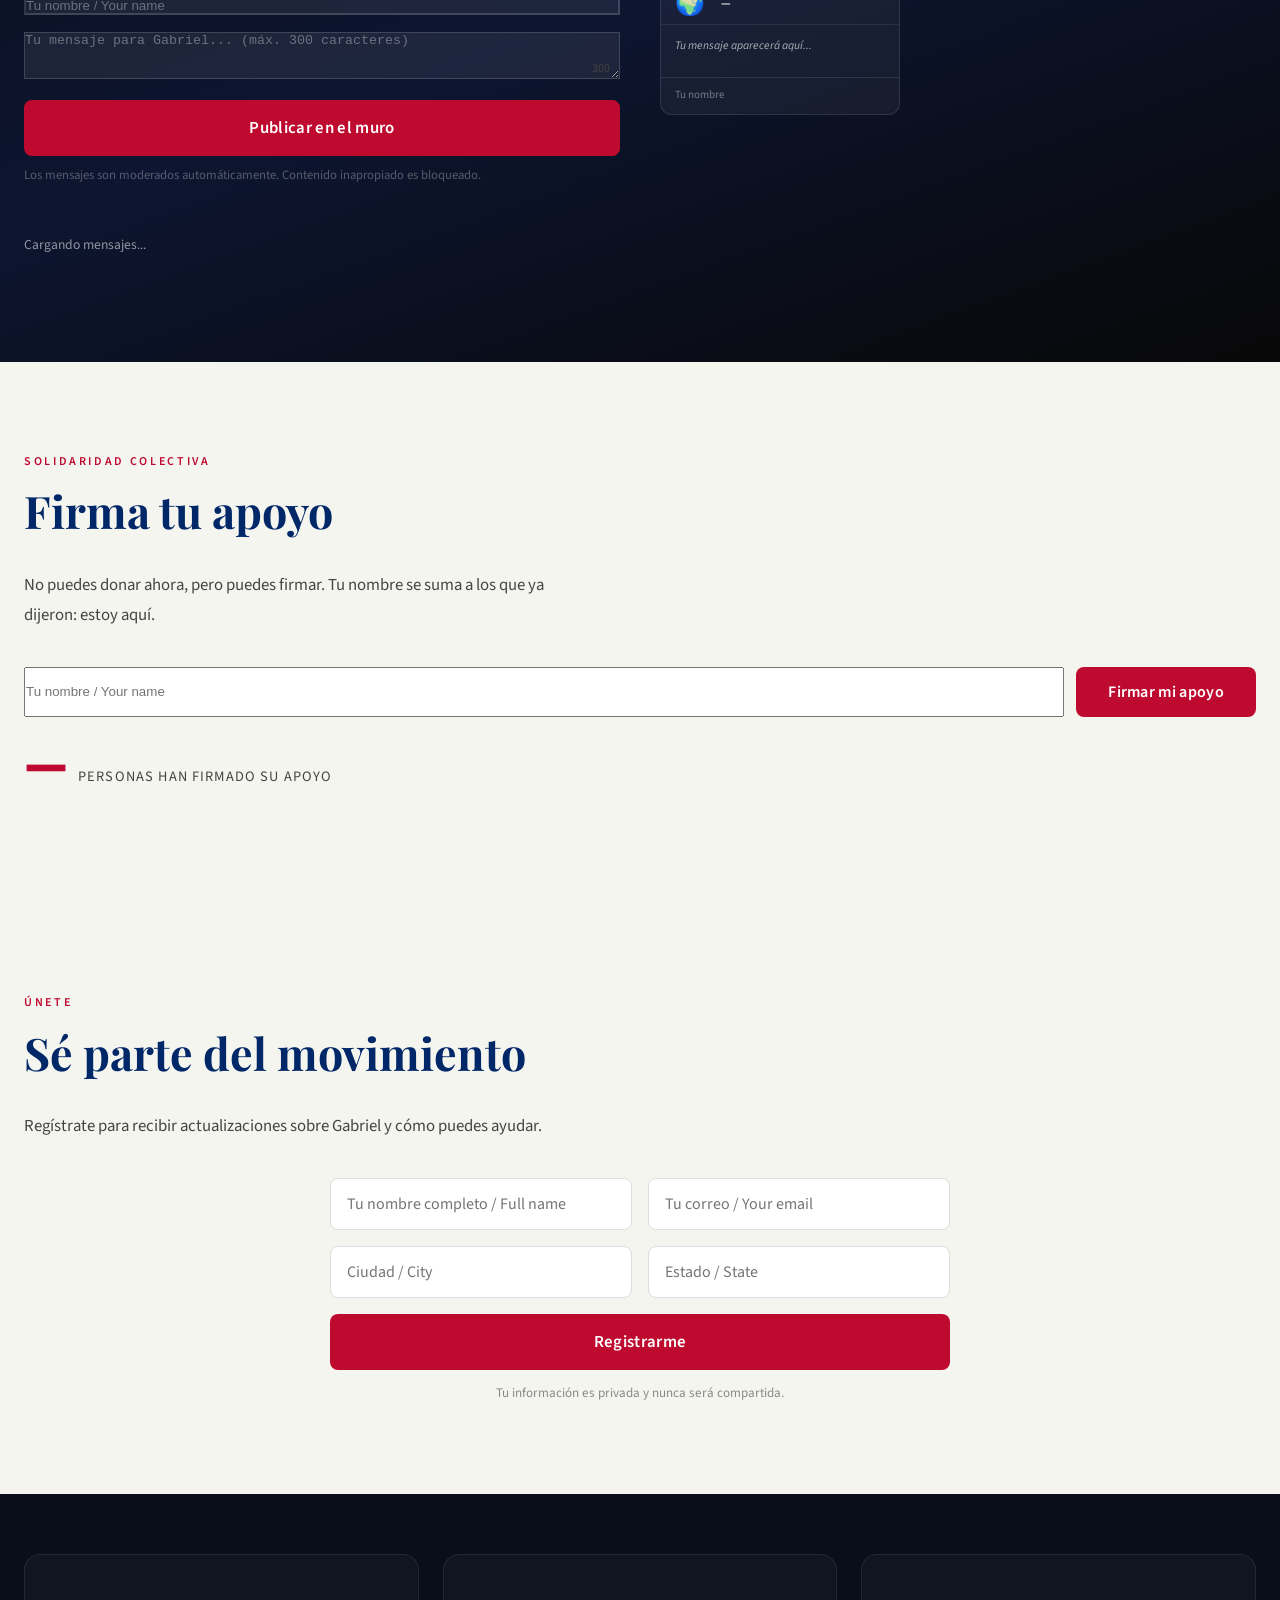
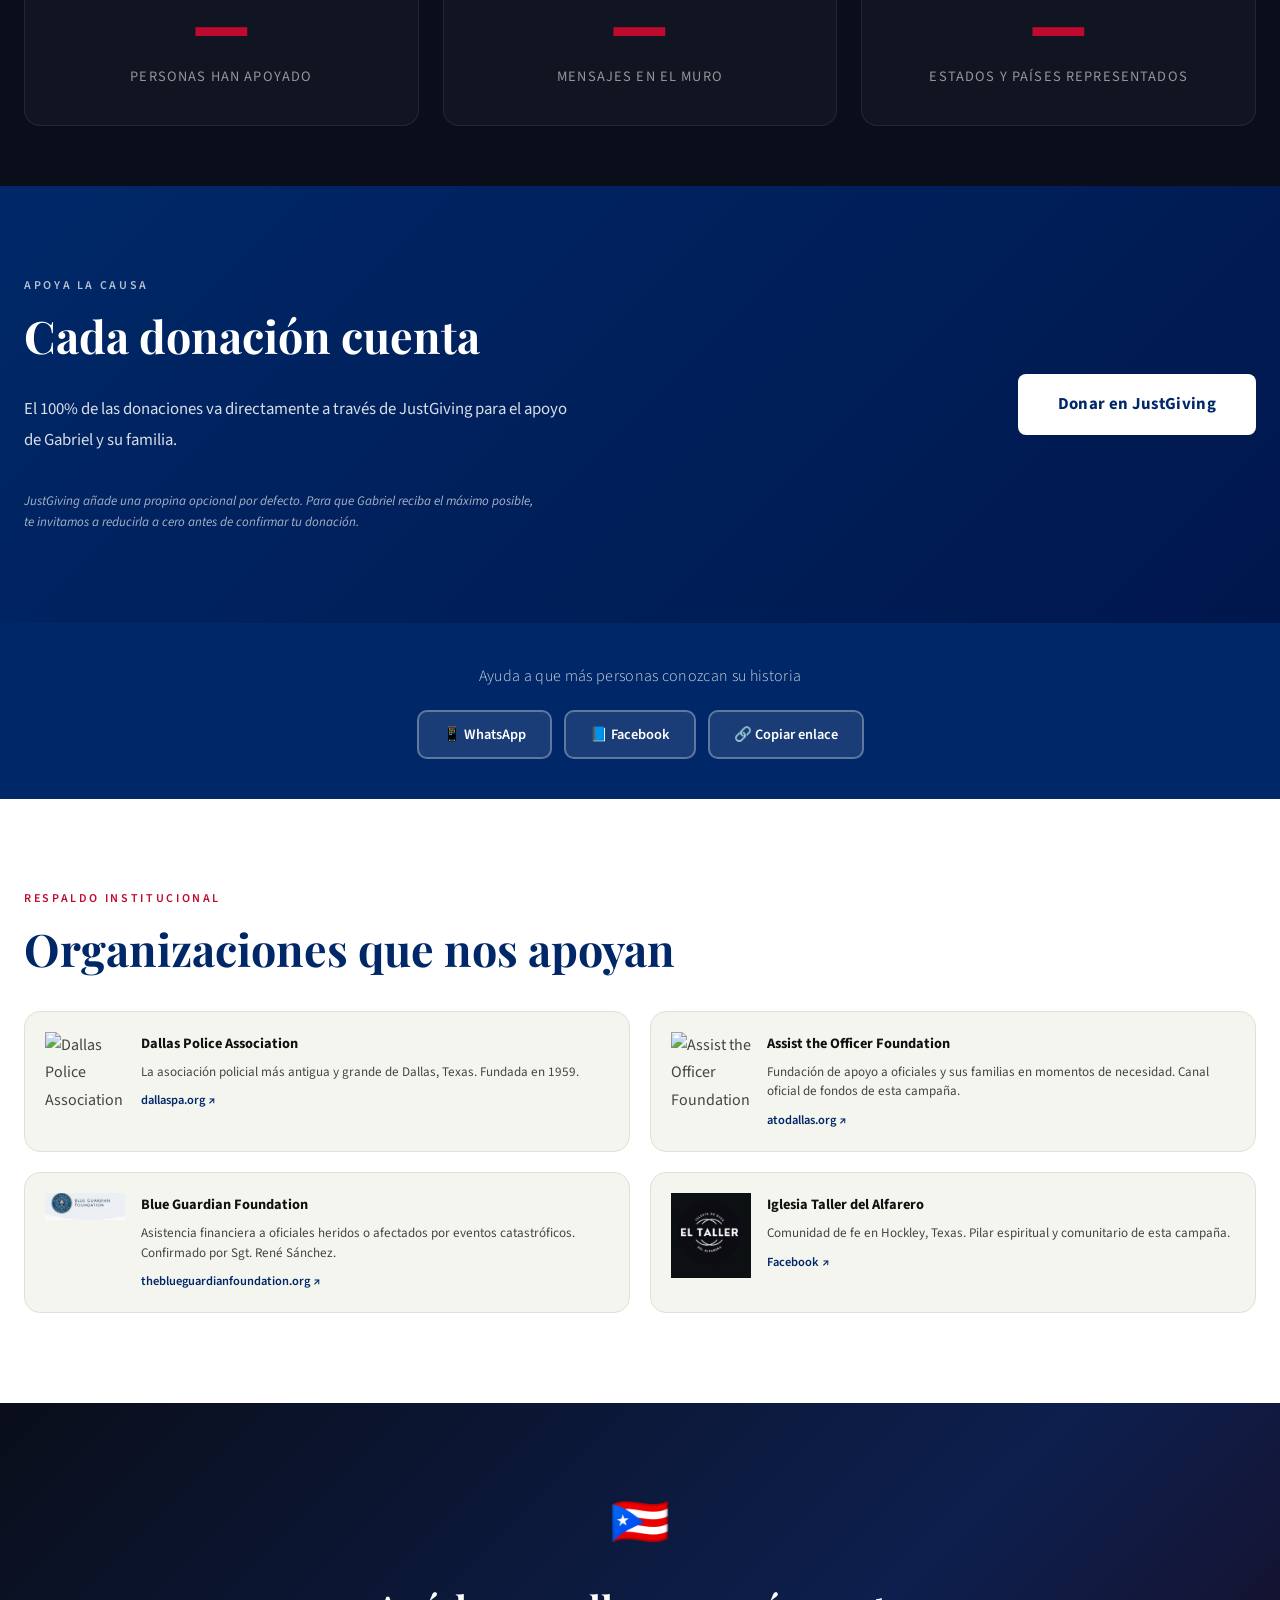
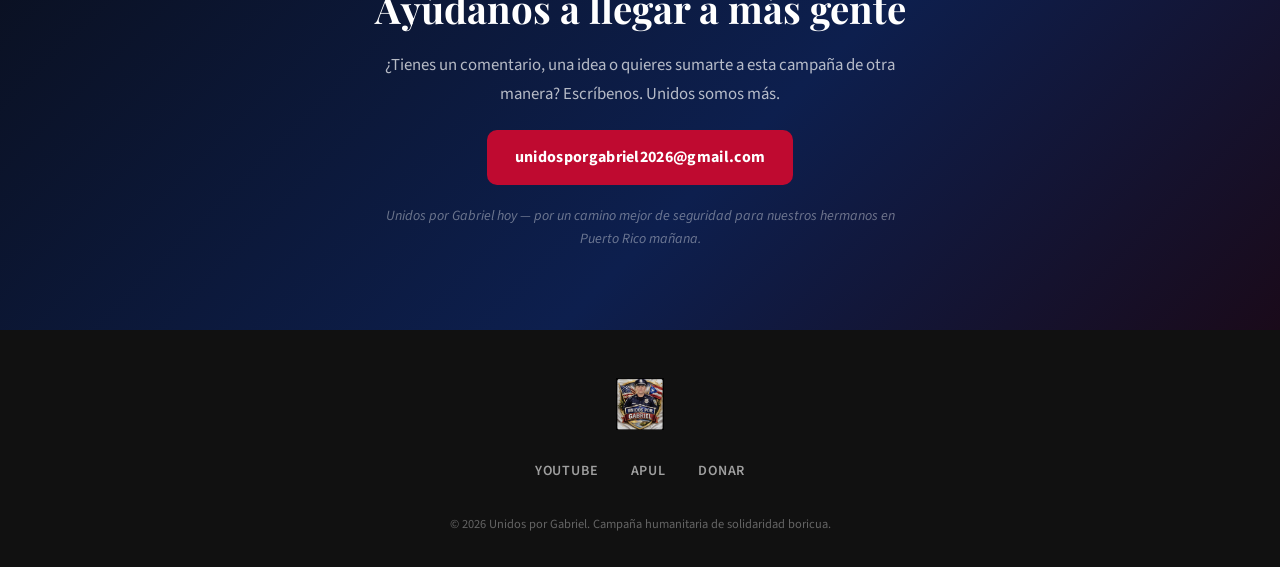
==== commit e895a853: "Corregir fechas de servicio de Gabriel: 1999-2019 → 1994-2014, eliminar edad de ingreso" ====
--- a/docs/index.html
+++ b/docs/index.html
@@ -351,6 +351,29 @@
   to   { opacity: 1; transform: translateY(0); }
 }
 
+.mc-modal-footer-audio {
+  margin-top: 16px;
+  display: flex;
+  justify-content: center;
+}
+.mc-audio-btn {
+  background: rgba(255,255,255,0.08);
+  border: 1px solid rgba(255,255,255,0.2);
+  color: rgba(255,255,255,0.65);
+  font-family: 'Source Sans 3', sans-serif;
+  font-size: 0.8rem;
+  letter-spacing: 0.05em;
+  padding: 7px 16px;
+  border-radius: 20px;
+  cursor: pointer;
+  display: flex;
+  align-items: center;
+  gap: 6px;
+  transition: all 0.15s;
+}
+.mc-audio-btn:hover { background: rgba(255,255,255,0.15); color: #fff; }
+.mc-audio-btn.playing { border-color: rgba(255,255,255,0.5); color: #fff; }
+
 @media (max-width: 600px) {
   .mc-modal { padding: 44px 24px 36px; }
   .mc-trigger { bottom: 18px; right: 18px; padding: 11px 16px 11px 13px; font-size: 0.8rem; }
@@ -472,7 +495,7 @@
         <button class="explora-tile" onclick="showPanel('timeline')">
           <div class="explora-icon">📅</div>
           <div class="explora-title" data-es="Línea de Tiempo" data-en="Timeline">Línea de Tiempo</div>
-          <div class="explora-desc" data-es="1999 hasta hoy — los momentos que definen su lucha" data-en="1999 to today — the moments that define his fight">1999 hasta hoy — los momentos que definen su lucha</div>
+          <div class="explora-desc" data-es="1994 hasta hoy — los momentos que definen su lucha" data-en="1994 to today — the moments that define his fight">1994 hasta hoy — los momentos que definen su lucha</div>
         </button>
         <button class="explora-tile" onclick="showPanel('sabiasque')">
           <div class="explora-icon">💡</div>
@@ -501,9 +524,9 @@
 
         <p data-es="Hay hombres que sirven en silencio. Y hay hombres que, cuando el silencio ya no es una opción, deciden hablar. <strong class='palabra-clave'>Gabriel Hernández Ramos</strong> es uno de ellos." data-en="There are men who serve in silence. And there are men who, when silence is no longer an option, choose to speak. <strong class='palabra-clave'>Gabriel Hernández Ramos</strong> is one of them.">Hay hombres que sirven en silencio. Y hay hombres que, cuando el silencio ya no es una opción, deciden hablar. <strong class="palabra-clave">Gabriel Hernández Ramos</strong> es uno de ellos.</p>
 
-        <p data-es="Nació en <strong class='palabra-clave'>Cabo Rojo, Puerto Rico</strong>. En 1999, con 21 años, juramentó como policía con la placa <strong class='palabra-clave'>27365</strong>. Durante dos décadas hizo el trabajo que la mayoría evita: responder llamadas que nadie quiere recibir, entrar donde otros dudan, sostener el orden en medio del caos. Lo hizo sin buscar reconocimiento. Lo hizo con convicción. Lo hizo bien." data-en="Born in <strong class='palabra-clave'>Cabo Rojo, Puerto Rico</strong>. In 1999, at 21 years old, he was sworn in as an officer with badge <strong class='palabra-clave'>27365</strong>. For two decades he did the work most avoid: answering calls no one wants to take, entering where others hesitate, holding order in the middle of chaos. He did it without seeking recognition. He did it with conviction. He did it well.">Nació en <strong class="palabra-clave">Cabo Rojo, Puerto Rico</strong>. En 1999, con 21 años, juramentó como policía con la placa <strong class="palabra-clave">27365</strong>. Durante dos décadas hizo el trabajo que la mayoría evita: responder llamadas que nadie quiere recibir, entrar donde otros dudan, sostener el orden en medio del caos. Lo hizo sin buscar reconocimiento. Lo hizo con convicción. Lo hizo bien.</p>
-
-        <p data-es="Se retiró en <strong class='palabra-clave'>2019</strong>. Nadie lo mencionó." data-en="He retired in <strong class='palabra-clave'>2019</strong>. No one mentioned it.">Se retiró en <strong class="palabra-clave">2019</strong>. Nadie lo mencionó.</p>
+        <p data-es="Nació en <strong class='palabra-clave'>Cabo Rojo, Puerto Rico</strong>. En 1994 juramentó como policía con la placa <strong class='palabra-clave'>27365</strong>. Durante dos décadas hizo el trabajo que la mayoría evita: responder llamadas que nadie quiere recibir, entrar donde otros dudan, sostener el orden en medio del caos. Lo hizo sin buscar reconocimiento. Lo hizo con convicción. Lo hizo bien." data-en="Born in <strong class='palabra-clave'>Cabo Rojo, Puerto Rico</strong>. In 1994 he was sworn in as an officer with badge <strong class='palabra-clave'>27365</strong>. For two decades he did the work most avoid: answering calls no one wants to take, entering where others hesitate, holding order in the middle of chaos. He did it without seeking recognition. He did it with conviction. He did it well.">Nació en <strong class="palabra-clave">Cabo Rojo, Puerto Rico</strong>. En 1994 juramentó como policía con la placa <strong class="palabra-clave">27365</strong>. Durante dos décadas hizo el trabajo que la mayoría evita: responder llamadas que nadie quiere recibir, entrar donde otros dudan, sostener el orden en medio del caos. Lo hizo sin buscar reconocimiento. Lo hizo con convicción. Lo hizo bien.</p>
+
+        <p data-es="Se retiró en <strong class='palabra-clave'>2014</strong>. Nadie lo mencionó." data-en="He retired in <strong class='palabra-clave'>2014</strong>. No one mentioned it.">Se retiró en <strong class="palabra-clave">2014</strong>. Nadie lo mencionó.</p>
 
         <hr class="narrativa-divider" />
 
@@ -712,9 +735,9 @@
       <h2 class="section-title" data-es="Una línea de tiempo que habla sola" data-en="A timeline that speaks for itself">Una línea de tiempo que habla sola</h2>
 
       <div class="tl-tabs-nav">
-        <button class="tl-tab active" onclick="setTLTab(this,'tl1999')" data-es="1999" data-en="1999">1999</button>
+        <button class="tl-tab active" onclick="setTLTab(this,'tl1994')" data-es="1994" data-en="1994">1994</button>
         <button class="tl-tab" onclick="setTLTab(this,'tl2013')" data-es="2013" data-en="2013">2013</button>
-        <button class="tl-tab" onclick="setTLTab(this,'tl2019')" data-es="2019" data-en="2019">2019</button>
+        <button class="tl-tab" onclick="setTLTab(this,'tl2014')" data-es="2014" data-en="2014">2014</button>
         <button class="tl-tab" onclick="setTLTab(this,'tl2021')" data-es="Oct 2021" data-en="Oct 2021">Oct 2021</button>
         <button class="tl-tab" onclick="setTLTab(this,'tl2022')" data-es="2022" data-en="2022">2022</button>
         <button class="tl-tab" onclick="setTLTab(this,'tl2023')" data-es="2023" data-en="2023">2023</button>
@@ -724,8 +747,8 @@
 
       <div class="tl-panels">
 
-        <div class="tl-panel active" id="tl1999">
-          <div class="tl-panel-year">1999</div>
+        <div class="tl-panel active" id="tl1994">
+          <div class="tl-panel-year">1994</div>
           <h3 class="tl-panel-title" data-es="Entra a la Policía de Puerto Rico" data-en="Joins the Puerto Rico Police">Entra a la Policía de Puerto Rico</h3>
           <p class="tl-panel-body" data-es="Placa 27365. Cabo Rojo, Puerto Rico. Comienza un servicio de 20 años dedicado a la seguridad pública de la isla. Lo que parecía una carrera estable se convertiría en el origen de una lucha que nadie anticipó." data-en="Badge 27365. Cabo Rojo, Puerto Rico. Begins 20 years of service dedicated to public safety on the island. What seemed like a stable career would become the origin of a fight no one anticipated.">Placa 27365. Cabo Rojo, Puerto Rico. Comienza un servicio de 20 años dedicado a la seguridad pública de la isla. Lo que parecía una carrera estable se convertiría en el origen de una lucha que nadie anticipó.</p>
         </div>
@@ -736,8 +759,8 @@
           <p class="tl-panel-body" data-es="La Ley 3 de 2013 recorta más del 35% de los beneficios de retiro de los servidores públicos. La Ley 106 de 2017 declara el sistema insolvente. Hasta 2019, los policías de Puerto Rico no cotizaban al Seguro Social federal — una combinación que dejaría a una generación entera sin red de seguridad." data-en="Law 3 of 2013 cuts over 35% of public servant retirement benefits. Law 106 of 2017 declares the system insolvent. Until 2019, PR officers did not contribute to federal Social Security — a combination that would leave an entire generation without a safety net.">La Ley 3 de 2013 recorta más del 35% de los beneficios de retiro de los servidores públicos. La Ley 106 de 2017 declara el sistema insolvente. Hasta 2019, los policías de Puerto Rico no cotizaban al Seguro Social federal — una combinación que dejaría a una generación entera sin red de seguridad.</p>
         </div>
 
-        <div class="tl-panel" id="tl2019">
-          <div class="tl-panel-year">2019</div>
+        <div class="tl-panel" id="tl2014">
+          <div class="tl-panel-year">2014</div>
           <h3 class="tl-panel-title" data-es="Se retira — pensión: $487.81/mes" data-en="Retires — pension: $487.81/month">Se retira — pensión: $487.81/mes</h3>
           <p class="tl-panel-body" data-es="Después de 20 años de servicio, se retira con una pensión de $487.81 al mes que no puede recibir hasta los 65 años. Emigra a los Estados Unidos. Sigue trabajando por necesidad, no por elección." data-en="After 20 years of service, retires with a pension of $487.81 per month he cannot receive until age 65. Emigrates to the United States. Continues working out of necessity, not by choice.">Después de 20 años de servicio, se retira con una pensión de $487.81 al mes que no puede recibir hasta los 65 años. Emigra a los Estados Unidos. Sigue trabajando por necesidad, no por elección.</p>
           <blockquote class="tl-quote" data-es="&ldquo;Me tuve que ir de la Policía porque suicidaron mi retiro.&rdquo;" data-en="&ldquo;I had to leave the Police because they destroyed my retirement.&rdquo;">&ldquo;Me tuve que ir de la Policía porque suicidaron mi retiro.&rdquo;</blockquote>
@@ -1206,6 +1229,11 @@
     </div>
   </section>
 
+  <!-- AUDIO MENSAJE COORDINADOR -->
+  <audio id="mcAudio" loop preload="none">
+    <source src="assets/audio/mensaje.wav" type="audio/wav">
+  </audio>
+
   <!-- BOTÓN FLOTANTE + POPUP MENSAJE COORDINADOR -->
   <button class="mc-trigger" id="mcTrigger" onclick="mcAbrir()" aria-label="Mensaje para policías de Puerto Rico">
     <span class="mc-trigger-icon">🛡️</span>
@@ -1221,6 +1249,12 @@
       <div class="mc-modal-footer">
         <a href="https://justgiving.com/campaign/unidosforgabriel" target="_blank" rel="noopener" class="mc-modal-dona" data-es="Dona ahora" data-en="Donate Now">Dona ahora</a>
         <button class="mc-modal-next" onclick="mcSiguiente()" data-es="Siguiente mensaje →" data-en="Next message →">Siguiente mensaje →</button>
+      </div>
+      <div class="mc-modal-footer-audio">
+        <button class="mc-audio-btn" id="mcAudioBtn" onclick="mcToggleAudio()" aria-label="Play/Pause música">
+          <span id="mcAudioIcon">🔊</span>
+          <span id="mcAudioLabel" data-es="Música" data-en="Music">Música</span>
+        </button>
       </div>
       <div class="mc-modal-counter" id="mcCounter"></div>
     </div>
@@ -1326,11 +1360,13 @@
     document.getElementById('mcOverlay').classList.add('open');
     document.body.style.overflow = 'hidden';
     mcRenderizar();
+    mcIniciarAudio();
   }
 
   function mcCerrar() {
     document.getElementById('mcOverlay').classList.remove('open');
     document.body.style.overflow = '';
+    mcDetenerAudio();
     MC.idx = (MC.idx + 1) % 15;
     document.getElementById('mcBadge').textContent = MC.idx + 1;
   }
@@ -1344,6 +1380,50 @@
     if (e.target === document.getElementById('mcOverlay')) mcCerrar();
   }
 
+  function mcIniciarAudio() {
+    var audio = document.getElementById('mcAudio');
+    var btn = document.getElementById('mcAudioBtn');
+    var icon = document.getElementById('mcAudioIcon');
+    audio.volume = 0.55;
+    var promise = audio.play();
+    if (promise !== undefined) {
+      promise.then(function() {
+        btn.classList.add('playing');
+        icon.textContent = '🔊';
+      }).catch(function() {
+        // Autoplay bloqueado — mostrar botón para activar manualmente
+        btn.classList.remove('playing');
+        icon.textContent = '🔇';
+      });
+    }
+  }
+
+  function mcDetenerAudio() {
+    var audio = document.getElementById('mcAudio');
+    audio.pause();
+    audio.currentTime = 0;
+    var btn = document.getElementById('mcAudioBtn');
+    var icon = document.getElementById('mcAudioIcon');
+    btn.classList.remove('playing');
+    icon.textContent = '🔇';
+  }
+
+  function mcToggleAudio() {
+    var audio = document.getElementById('mcAudio');
+    var btn = document.getElementById('mcAudioBtn');
+    var icon = document.getElementById('mcAudioIcon');
+    if (audio.paused) {
+      audio.volume = 0.55;
+      audio.play();
+      btn.classList.add('playing');
+      icon.textContent = '🔊';
+    } else {
+      audio.pause();
+      btn.classList.remove('playing');
+      icon.textContent = '🔇';
+    }
+  }
+
   document.addEventListener('keydown', function(e) {
     if (e.key === 'Escape') mcCerrar();
   });
